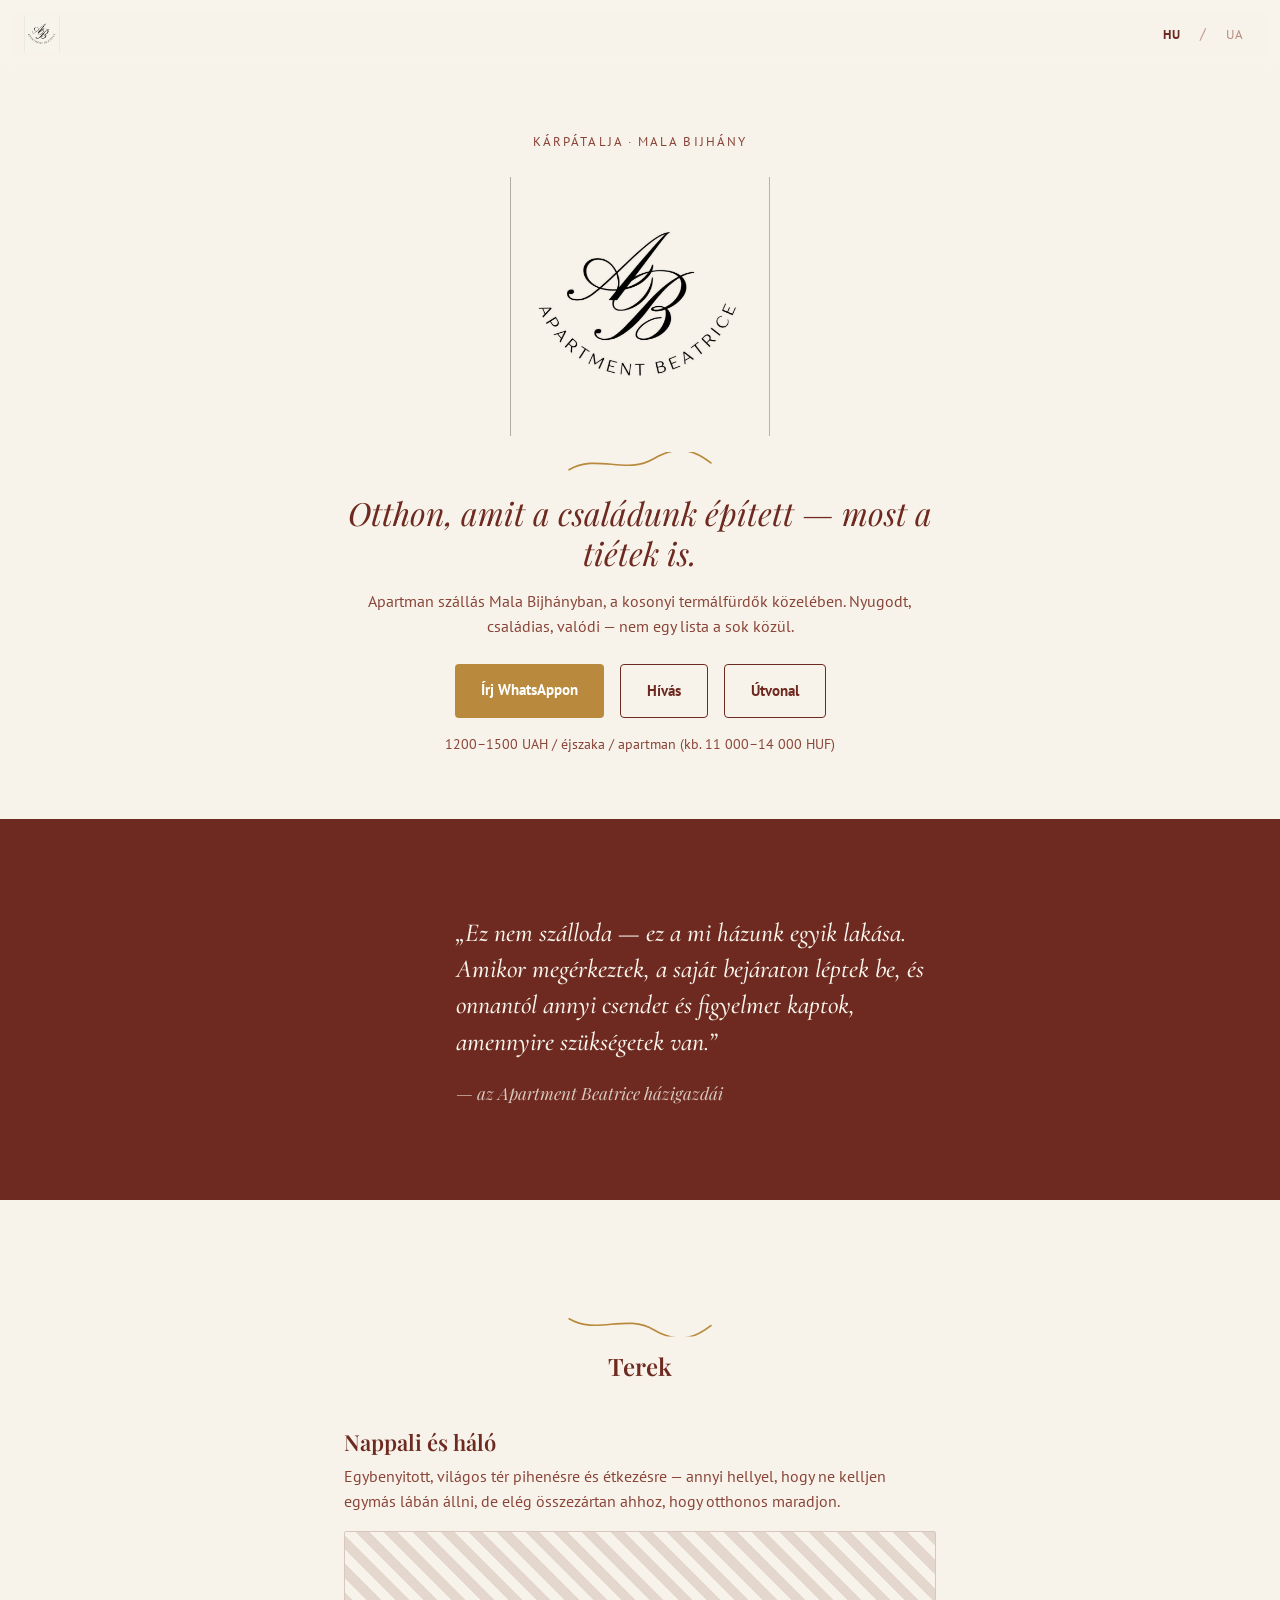
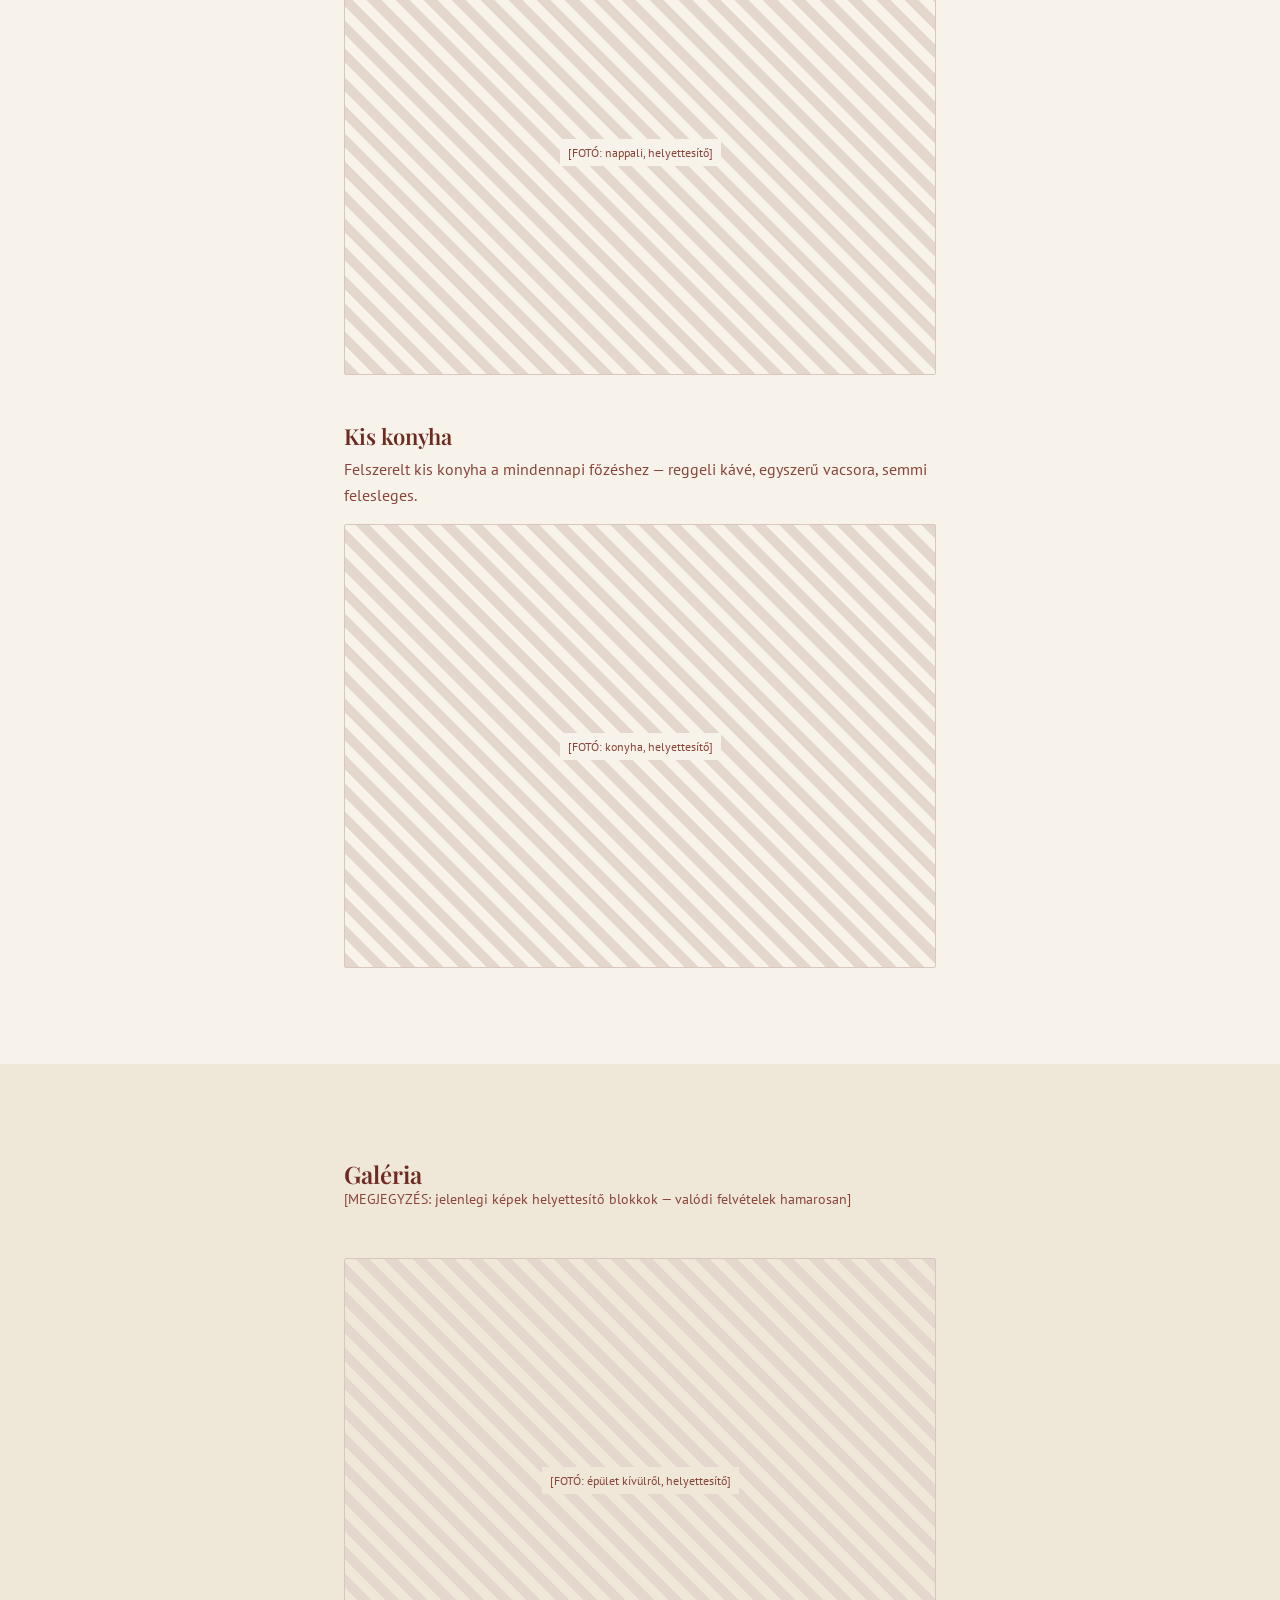
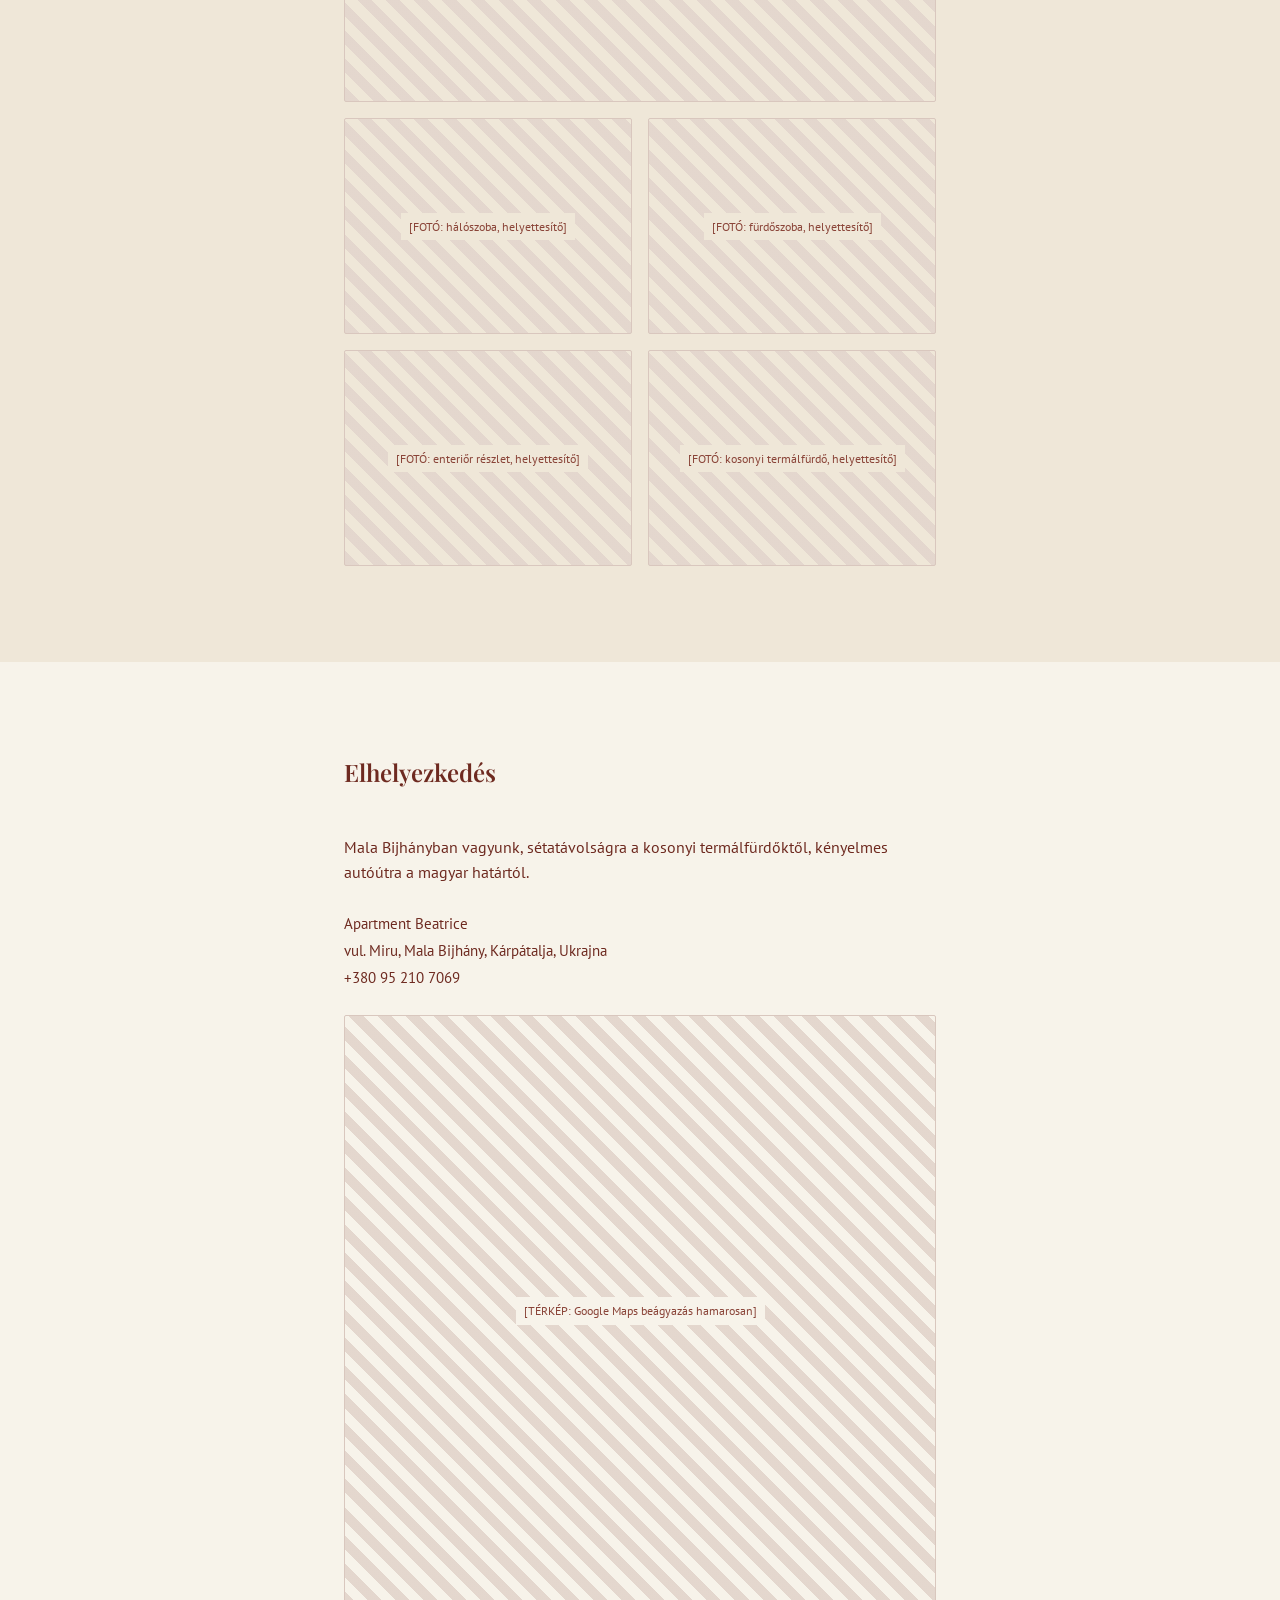
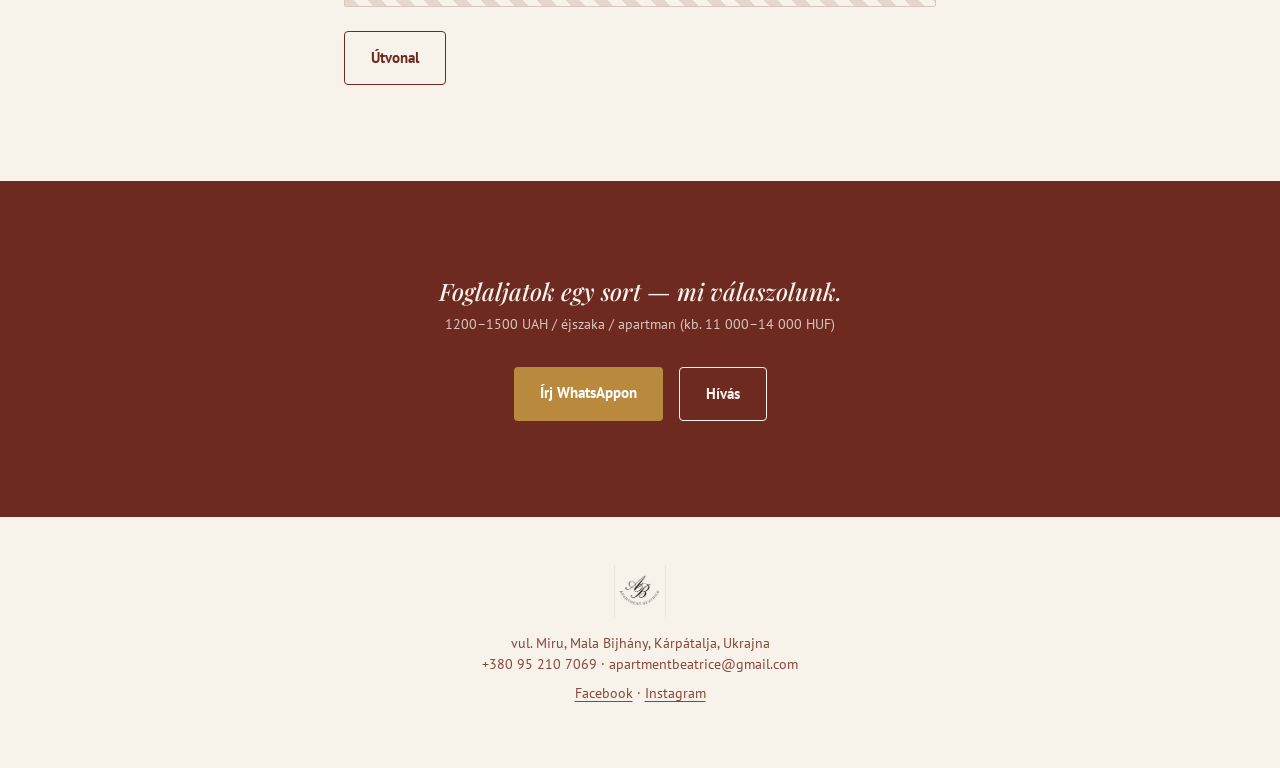
==== index.html @ 8d0401bc "Opus rendrakás a szétesésből" ====
<!DOCTYPE html>
<html lang="hu">
<head>
  <meta charset="utf-8">
  <meta name="viewport" content="width=device-width, initial-scale=1">
  <meta name="description" content="Apartment Beatrice — családi apartman Mala Bijhányban, a kosonyi termálfürdők közelében. Nyugodt, családias szállás Kárpátalján.">
  <meta property="og:type" content="website">
  <meta property="og:title" content="Apartment Beatrice — Mala Bijhány, Kárpátalja">
  <meta property="og:description" content="Családi apartman a kosonyi termálfürdők közelében. Írj WhatsAppon a szabad időpontokért.">
  <meta property="og:image" content="assets/logo.jpg">
  <meta property="og:locale" content="hu_HU">
  <meta property="og:locale:alternate" content="uk_UA">
  <title>Apartment Beatrice — Mala Bijhány, Kárpátalja</title>

  <link rel="preconnect" href="https://fonts.googleapis.com">
  <link rel="preconnect" href="https://fonts.gstatic.com" crossorigin>
  <link href="https://fonts.googleapis.com/css2?family=Cormorant+Garamond:ital,wght@1,500;1,600&family=Playfair+Display:ital,wght@0,600;0,700;1,500&family=PT+Sans:wght@400;700&display=swap" rel="stylesheet">

  <!-- base.css loads LAST — cascade order law C1 -->
  <link rel="stylesheet" href="base.css">
</head>
<body>

  <!-- ===== HEADER ===== -->
  <header class="header">
    <img class="header__logo" src="assets/logo.jpg" alt="Apartment Beatrice">
    <nav class="lang" aria-label="Nyelv / Мова">
      <button class="lang__btn" data-lang="hu" aria-pressed="true">HU</button>
      <span class="lang__sep" aria-hidden="true">/</span>
      <button class="lang__btn" data-lang="ua" aria-pressed="false">UA</button>
    </nav>
  </header>

  <!-- ===== HERO ===== -->
  <section class="hero wrap">
    <div class="eyebrow" data-i18n="heroEyebrow"></div>
    <img class="hero__mark" src="assets/logo.jpg" alt="Apartment Beatrice — AB monogram">
    <svg class="swash" viewBox="0 0 220 36" aria-hidden="true">
      <path d="M6 26 C 46 2, 90 34, 130 10 S 196 2, 214 16" fill="none" stroke-width="2.5" stroke-linecap="round"></path>
    </svg>
    <p class="hero__tagline" data-i18n="heroTagline"></p>
    <p class="hero__sub" data-i18n="heroSubcopy"></p>
    <div class="cta-row">
      <a class="btn btn--primary" data-link="wa" target="_blank" rel="noopener" data-i18n="ctaWhatsapp"></a>
      <a class="btn btn--ghost" data-link="tel" data-i18n="ctaCall"></a>
      <a class="btn btn--ghost" data-link="maps" target="_blank" rel="noopener" data-i18n="ctaMaps"></a>
    </div>
    <div class="meta hero__price" data-i18n="priceLine"></div>
  </section>

  <!-- ===== HOST WELCOME (imperfection: handwritten voice, off-center) ===== -->
  <section class="band band--ink">
    <div class="wrap host">
      <div class="host__inner">
        <p class="host__note" data-i18n="hostWelcome"></p>
        <p class="host__signoff" data-i18n="hostSignoff"></p>
      </div>
    </div>
  </section>

  <!-- ===== ROOMS ===== -->
  <section class="band">
    <div class="wrap">
      <div class="section-head reveal">
        <svg class="swash swash--flip" viewBox="0 0 220 36" aria-hidden="true">
          <path d="M6 26 C 46 2, 90 34, 130 10 S 196 2, 214 16" fill="none" stroke-width="2.5" stroke-linecap="round"></path>
        </svg>
        <h2 data-i18n="roomsTitle"></h2>
      </div>
      <div class="room">
        <h3 data-i18n="room1Title"></h3>
        <p class="room__copy" data-i18n="room1Copy"></p>
        <div class="ph ph--43"><span class="ph__label" data-i18n="photoLabelInterior"></span></div>
      </div>
      <div class="room">
        <h3 data-i18n="room2Title"></h3>
        <p class="room__copy" data-i18n="room2Copy"></p>
        <div class="ph ph--43"><span class="ph__label" data-i18n="photoLabelKitchen"></span></div>
      </div>
    </div>
  </section>

  <!-- ===== GALLERY ===== -->
  <section class="band band--alt">
    <div class="wrap">
      <div class="section-head reveal" style="text-align:left">
        <h2 data-i18n="galleryTitle"></h2>
        <p class="meta" data-i18n="galleryNote"></p>
      </div>
      <div class="gallery">
        <div class="ph ph--wide ph--43"><span class="ph__label" data-i18n="photoLabelExterior"></span></div>
        <div class="ph ph--43"><span class="ph__label" data-i18n="photoLabelBedroom"></span></div>
        <div class="ph ph--43"><span class="ph__label" data-i18n="photoLabelBathroom"></span></div>
        <div class="ph ph--43"><span class="ph__label" data-i18n="photoLabelDetail"></span></div>
        <div class="ph ph--43"><span class="ph__label" data-i18n="photoLabelSprings"></span></div>
      </div>
    </div>
  </section>

  <!-- ===== LOCATION ===== -->
  <section class="band">
    <div class="wrap">
      <div class="section-head reveal" style="text-align:left">
        <h2 data-i18n="locationTitle"></h2>
      </div>
      <p data-i18n="locationCopy"></p>
      <div class="nap">
        <div data-i18n="napName"></div>
        <div data-i18n="napAddress"></div>
        <div data-i18n="napPhone"></div>
      </div>
      <div class="ph ph--11"><span class="ph__label" data-i18n="mapLabel"></span></div>
      <div class="cta-row" style="justify-content:flex-start">
        <a class="btn btn--ghost" data-link="maps" target="_blank" rel="noopener" data-i18n="ctaMaps"></a>
      </div>
    </div>
  </section>

  <!-- ===== BOOKING STRIP ===== -->
  <section class="band band--ink">
    <div class="wrap booking">
      <h2 data-i18n="bookingTitle"></h2>
      <p class="meta" data-i18n="priceLine"></p>
      <div class="cta-row">
        <a class="btn btn--primary" data-link="wa" target="_blank" rel="noopener" data-i18n="ctaWhatsapp"></a>
        <a class="btn btn--ghost" data-link="tel" data-i18n="ctaCall"></a>
      </div>
    </div>
  </section>

  <!-- ===== FOOTER ===== -->
  <footer class="footer">
    <img class="footer__logo" src="assets/logo.jpg" alt="Apartment Beatrice">
    <div class="meta">
      <div data-i18n="napAddress"></div>
      <div><span data-i18n="napPhone"></span> · apartmentbeatrice@gmail.com</div>
      <div style="margin-top:8px">
        <a href="https://facebook.com/people/Apartment-Beatrice/61577018919822" target="_blank" rel="noopener">Facebook</a>
        <span aria-hidden="true"> · </span>
        <a href="https://instagram.com/apartmentbeatrice" target="_blank" rel="noopener">Instagram</a>
      </div>
    </div>
  </footer>

  <!-- ===== STICKY MOBILE CONVERSION BAR ===== -->
  <nav class="stickybar" aria-label="Foglalás / Бронювання">
    <a class="btn btn--primary" data-link="wa" target="_blank" rel="noopener" data-i18n="ctaWhatsapp"></a>
    <a class="btn btn--ghost" data-link="tel" data-i18n="ctaCall"></a>
  </nav>

  <script src="app.js"></script>
</body>
</html>
---- base.css ----
:root {
  /* color — 60/30/10 */
  --c-ground: #F7F3EA;      /* 60 — warm ivory base */
  --c-ground-alt: #EFE7D8;  /* ivory shade for section banding */
  --c-ink: #6E2A20;         /* 30 — deep wine-oxblood, refined from #863B2E */
  --c-ink-soft: #8A4438;    /* body text on ivory where full ink is too heavy */
  --c-accent: #B98A3E;      /* 10 — muted brass/ochre, CTA-only, never decorative */
  --c-accent-hover: #A47730;
  --c-white: #FFFFFF;

  /* spacing (8px base) */
  --sp-1: 8px;
  --sp-2: 16px;
  --sp-3: 24px;
  --sp-4: 32px;
  --sp-6: 48px;
  --sp-8: 64px;
  --sp-12: 96px;

  /* radius */
  --r-sm: 2px;
  --r-md: 4px;

  /* shadow — flat editorial, no drop-shadow soup */
  --shadow-card: 0 1px 3px rgba(110, 42, 32, 0.12);
}

/* ---- reset / base ---- */
* { box-sizing: border-box; }
html { -webkit-text-size-adjust: 100%; }
body {
  margin: 0;
  background: var(--c-ground);
  color: var(--c-ink);
  font-family: "PT Sans", sans-serif;
  font-size: 1rem;
  line-height: 1.6;
  overflow-x: hidden;
}
::selection { background: var(--c-ink); color: var(--c-ground); }
img { max-width: 100%; display: block; }
a { color: inherit; }

h1, h2, h3, .host__note, .host__signoff {
  font-family: "Playfair Display", serif;
  line-height: 1.15;
  margin: 0;
}
h1 { font-size: 2.25rem; font-weight: 700; }
h2 { font-size: 1.5rem; font-weight: 600; line-height: 1.2; }
h3 { font-size: 1.375rem; font-weight: 600; line-height: 1.2; }

.wrap {
  max-width: 640px;
  margin: 0 auto;
  padding-left: var(--sp-3);
  padding-right: var(--sp-3);
}

/* section banding (no borders) */
.band { padding: var(--sp-12) 0; }
.band--alt { background: var(--c-ground-alt); }
.band--ink { background: var(--c-ink); color: var(--c-ground); }

.eyebrow {
  font-size: 0.8125rem;
  letter-spacing: 0.16em;
  text-transform: uppercase;
  color: var(--c-ink-soft);
}
.meta { font-size: 0.875rem; line-height: 1.5; color: var(--c-ink-soft); }
p { margin: 0 0 var(--sp-2); }

/* ---- header ---- */
.header {
  position: sticky;
  top: 0;
  z-index: 40;
  display: flex;
  align-items: center;
  justify-content: space-between;
  padding: var(--sp-2) var(--sp-3);
  background: color-mix(in srgb, var(--c-ground) 92%, transparent);
  backdrop-filter: blur(6px);
}
.header__logo { height: 36px; width: auto; mix-blend-mode: multiply; }

/* ---- language toggle ---- */
.lang { display: flex; align-items: center; gap: var(--sp-1); }
.lang__btn {
  font-family: "PT Sans", sans-serif;
  font-size: 0.8125rem;
  letter-spacing: 0.06em;
  padding: 6px 12px;
  border: none;
  background: none;
  color: var(--c-ink-soft);
  opacity: 0.6;
  cursor: pointer;
}
.lang__btn[aria-pressed="true"] { color: var(--c-ink); font-weight: 700; opacity: 1; }
.lang__sep { color: var(--c-ink-soft); opacity: 0.5; }

/* ---- hero ---- */
.hero { text-align: center; padding-top: var(--sp-8); padding-bottom: var(--sp-8); }
.hero__mark { width: min(260px, 62vw); height: auto; margin: var(--sp-3) auto var(--sp-2); mix-blend-mode: multiply; }
.hero__tagline {
  font-family: "Playfair Display", serif;
  font-style: italic;
  font-size: 1.75rem;
  line-height: 1.25;
  margin: var(--sp-2) 0;
}
.hero__sub { color: var(--c-ink-soft); }
.hero__price { margin-top: var(--sp-2); }

/* swash divider (extracted from logo calligraphy) */
.swash { display: block; width: 150px; height: auto; margin: var(--sp-2) auto; }
.swash path { stroke: var(--c-accent); }
.swash--flip { transform: scaleY(-1); }

/* ---- CTA (accent-only) ---- */
.cta-row { display: flex; flex-wrap: wrap; gap: var(--sp-2); justify-content: center; margin-top: var(--sp-3); }
.btn {
  font-family: "PT Sans", sans-serif;
  font-weight: 700;
  font-size: 0.9375rem;
  padding: 14px 26px;
  border-radius: var(--r-md);
  text-decoration: none;
  display: inline-block;
  transition: transform 100ms ease, opacity 100ms ease, background-color 150ms ease;
}
.btn:active { transform: scale(0.97); }
.btn--primary { background: var(--c-accent); color: var(--c-white); }
.btn--primary:hover { background: var(--c-accent-hover); }
.btn--ghost { border: 1px solid var(--c-ink); color: var(--c-ink); }
.band--ink .btn--ghost { border-color: var(--c-ground); color: var(--c-ground); }

/* ---- host welcome (imperfection) ---- */
.host { display: flex; justify-content: flex-end; }
.host__inner { max-width: 480px; text-align: left; }
.host__note {
  font-family: "Cormorant Garamond", "Playfair Display", serif;
  font-style: italic;
  font-weight: 500;
  font-size: 1.625rem;
  line-height: 1.4;
  margin-bottom: var(--sp-3);
}
.host__signoff { font-style: italic; font-size: 1.0625rem; color: color-mix(in srgb, var(--c-ground) 78%, var(--c-ink)); }

/* ---- rooms ---- */
.section-head { text-align: center; margin-bottom: var(--sp-6); }
.room { margin-bottom: var(--sp-6); }
.room:last-child { margin-bottom: 0; }
.room h3 { margin-bottom: var(--sp-1); }
.room__copy { color: var(--c-ink-soft); }

/* ---- labelled placeholders (until real photography lands) ---- */
.ph {
  background: repeating-linear-gradient(45deg,
    color-mix(in srgb, var(--c-ink) 14%, var(--c-ground)),
    color-mix(in srgb, var(--c-ink) 14%, var(--c-ground)) 10px,
    transparent 10px, transparent 20px);
  border: 1px solid color-mix(in srgb, var(--c-ink) 22%, var(--c-ground));
  border-radius: var(--r-sm);
  display: flex;
  align-items: center;
  justify-content: center;
  text-align: center;
  padding: var(--sp-2);
  margin-top: var(--sp-2);
}
.ph--43 { aspect-ratio: 4 / 3; }
.ph--11 { aspect-ratio: 1 / 1; }
.ph__label {
  font-family: "PT Sans", monospace;
  font-size: 0.75rem;
  color: var(--c-ink-soft);
  background: var(--c-ground);
  padding: 4px 8px;
}
.band--alt .ph__label { background: var(--c-ground-alt); }

.gallery { display: grid; grid-template-columns: 1fr 1fr; gap: var(--sp-2); margin-top: var(--sp-3); }
.gallery .ph { margin-top: 0; }
.gallery .ph--wide { grid-column: span 2; }

/* ---- location ---- */
.nap { font-size: 0.9375rem; line-height: 1.8; margin: var(--sp-3) 0; }

/* ---- booking strip ---- */
.booking { text-align: center; }
.booking h2 { font-style: italic; font-weight: 500; margin-bottom: var(--sp-1); }
.booking .meta { color: color-mix(in srgb, var(--c-ground) 78%, var(--c-ink)); margin-bottom: var(--sp-4); }

/* ---- footer ---- */
.footer { text-align: center; padding: var(--sp-6) var(--sp-3) calc(var(--sp-8) + 64px); }
.footer__logo { height: 52px; width: auto; mix-blend-mode: multiply; margin: 0 auto var(--sp-2); }
.footer a { text-decoration: underline; text-underline-offset: 3px; }

/* ---- sticky mobile conversion bar ---- */
.stickybar {
  position: fixed;
  left: 0; right: 0; bottom: 0;
  z-index: 50;
  display: flex;
  gap: var(--sp-1);
  padding: var(--sp-1) var(--sp-2) calc(var(--sp-1) + env(safe-area-inset-bottom, 0px));
  background: color-mix(in srgb, var(--c-ground) 94%, transparent);
  backdrop-filter: blur(6px);
  border-top: 1px solid color-mix(in srgb, var(--c-ink) 15%, var(--c-ground));
}
.stickybar .btn { flex: 1; text-align: center; padding: 12px 8px; }

/* ---- motion: section-head reveal only (respect reduced-motion) ---- */
.reveal { opacity: 0; transform: translateY(16px); transition: opacity 200ms ease-out, transform 200ms ease-out; }
.reveal.is-in { opacity: 1; transform: none; }
@media (prefers-reduced-motion: reduce) {
  .reveal { opacity: 1; transform: none; transition: none; }
}

/* ---- desktop: keep single column, hide mobile sticky bar (booking strip covers it) ---- */
@media (min-width: 720px) {
  .hero__tagline { font-size: 2rem; }
  .stickybar { display: none; }
  .footer { padding-bottom: var(--sp-8); }
}
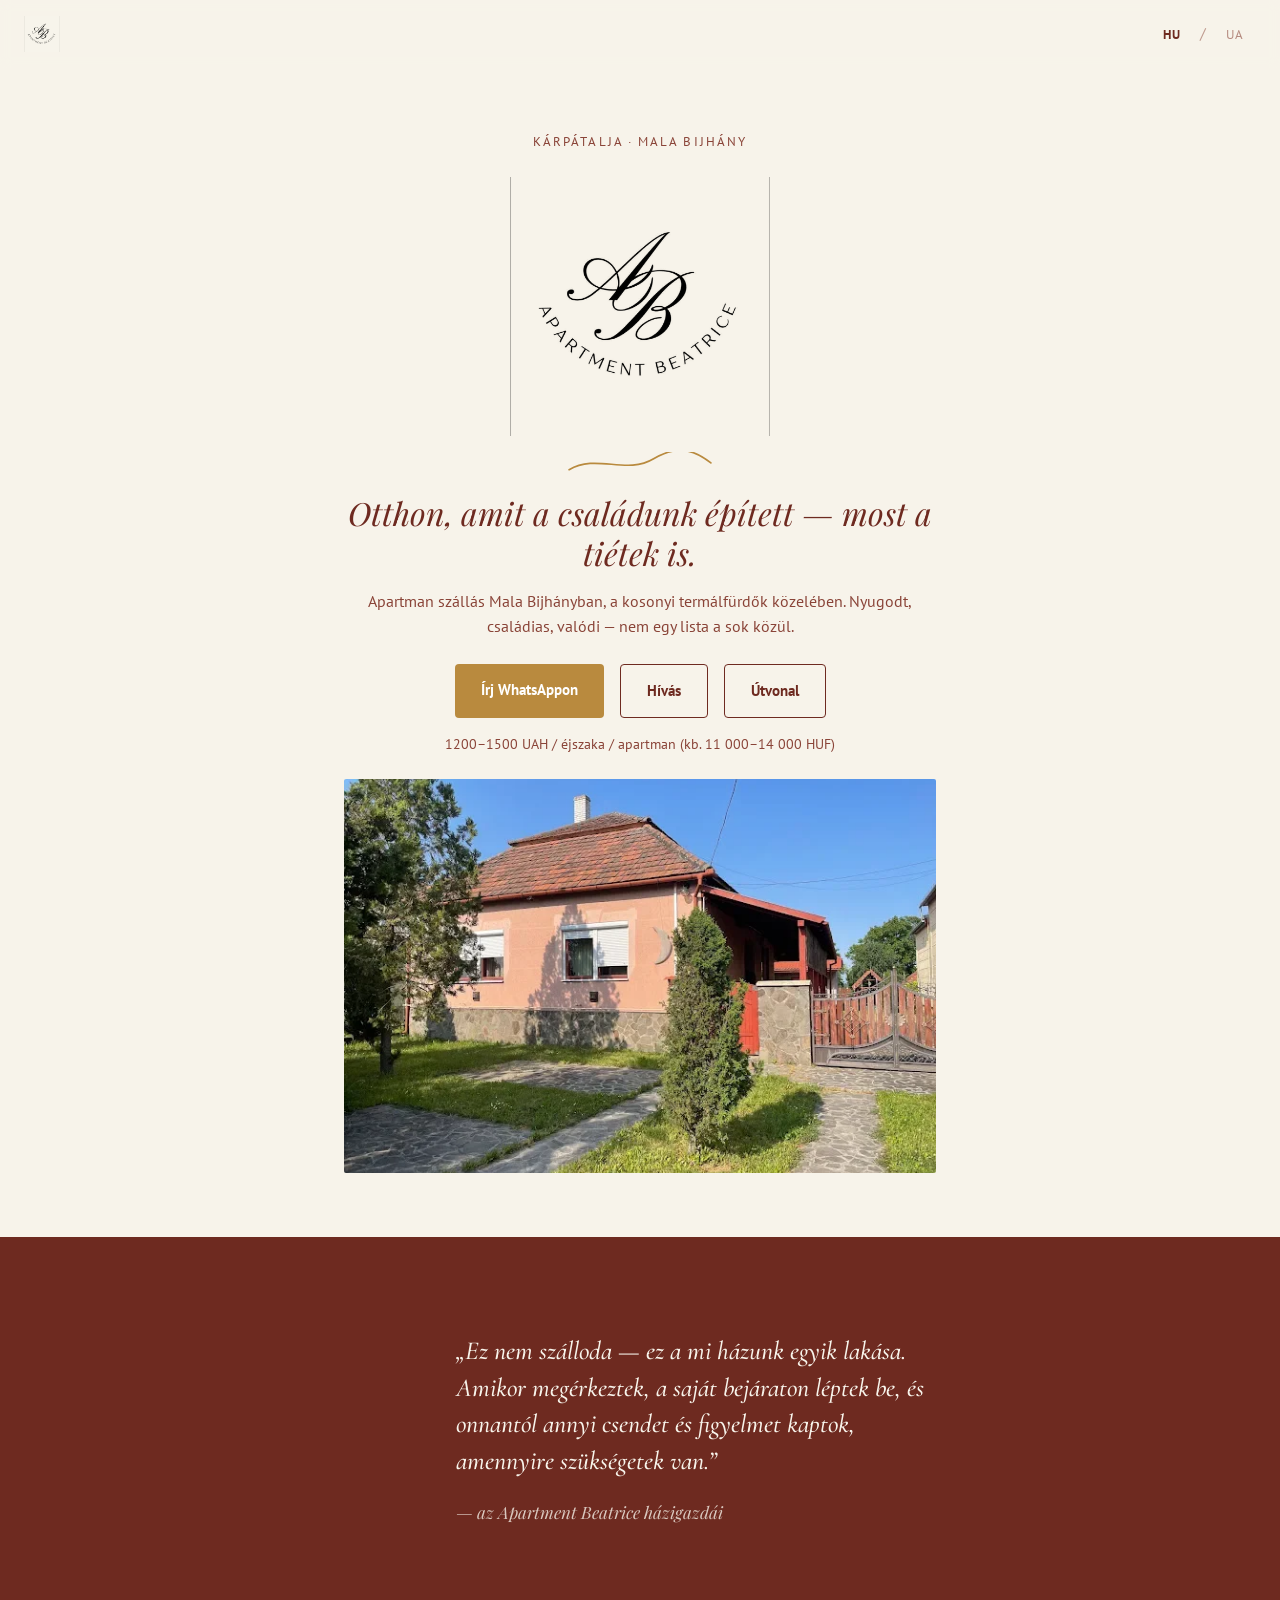
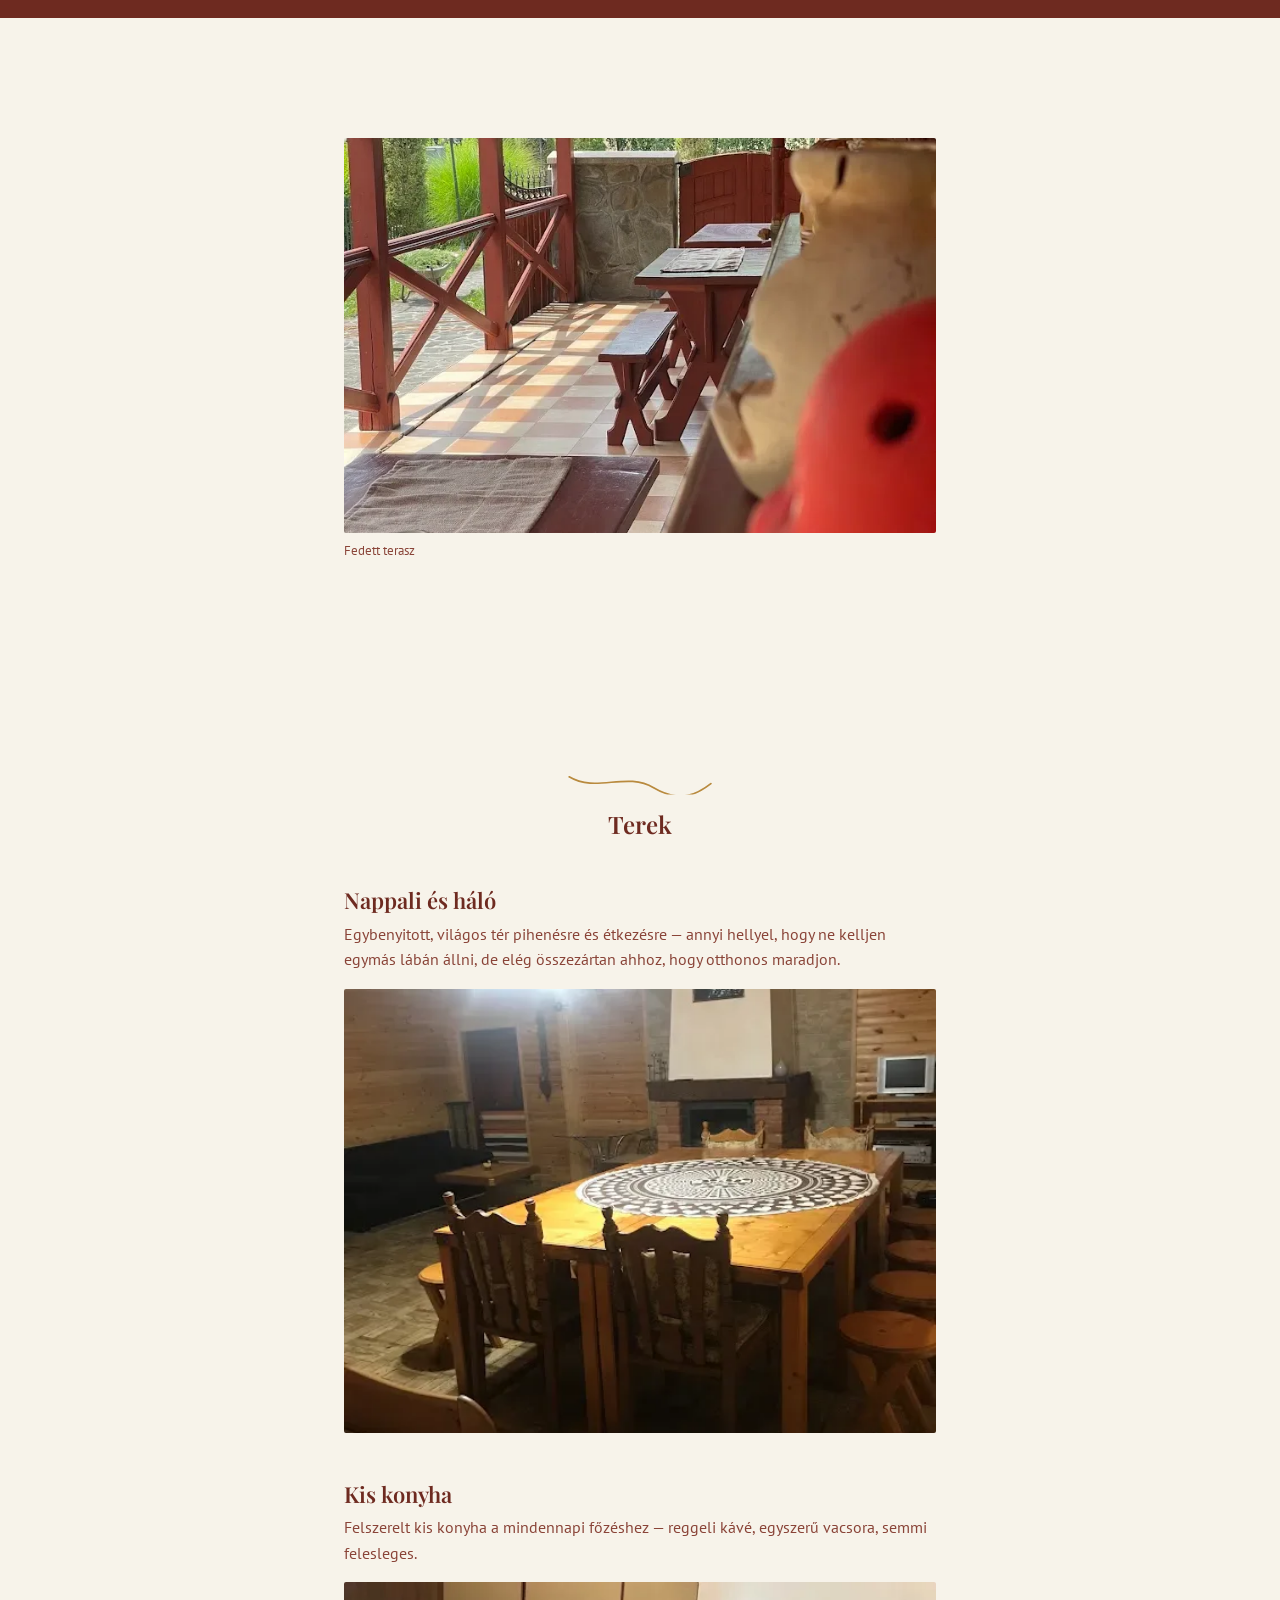
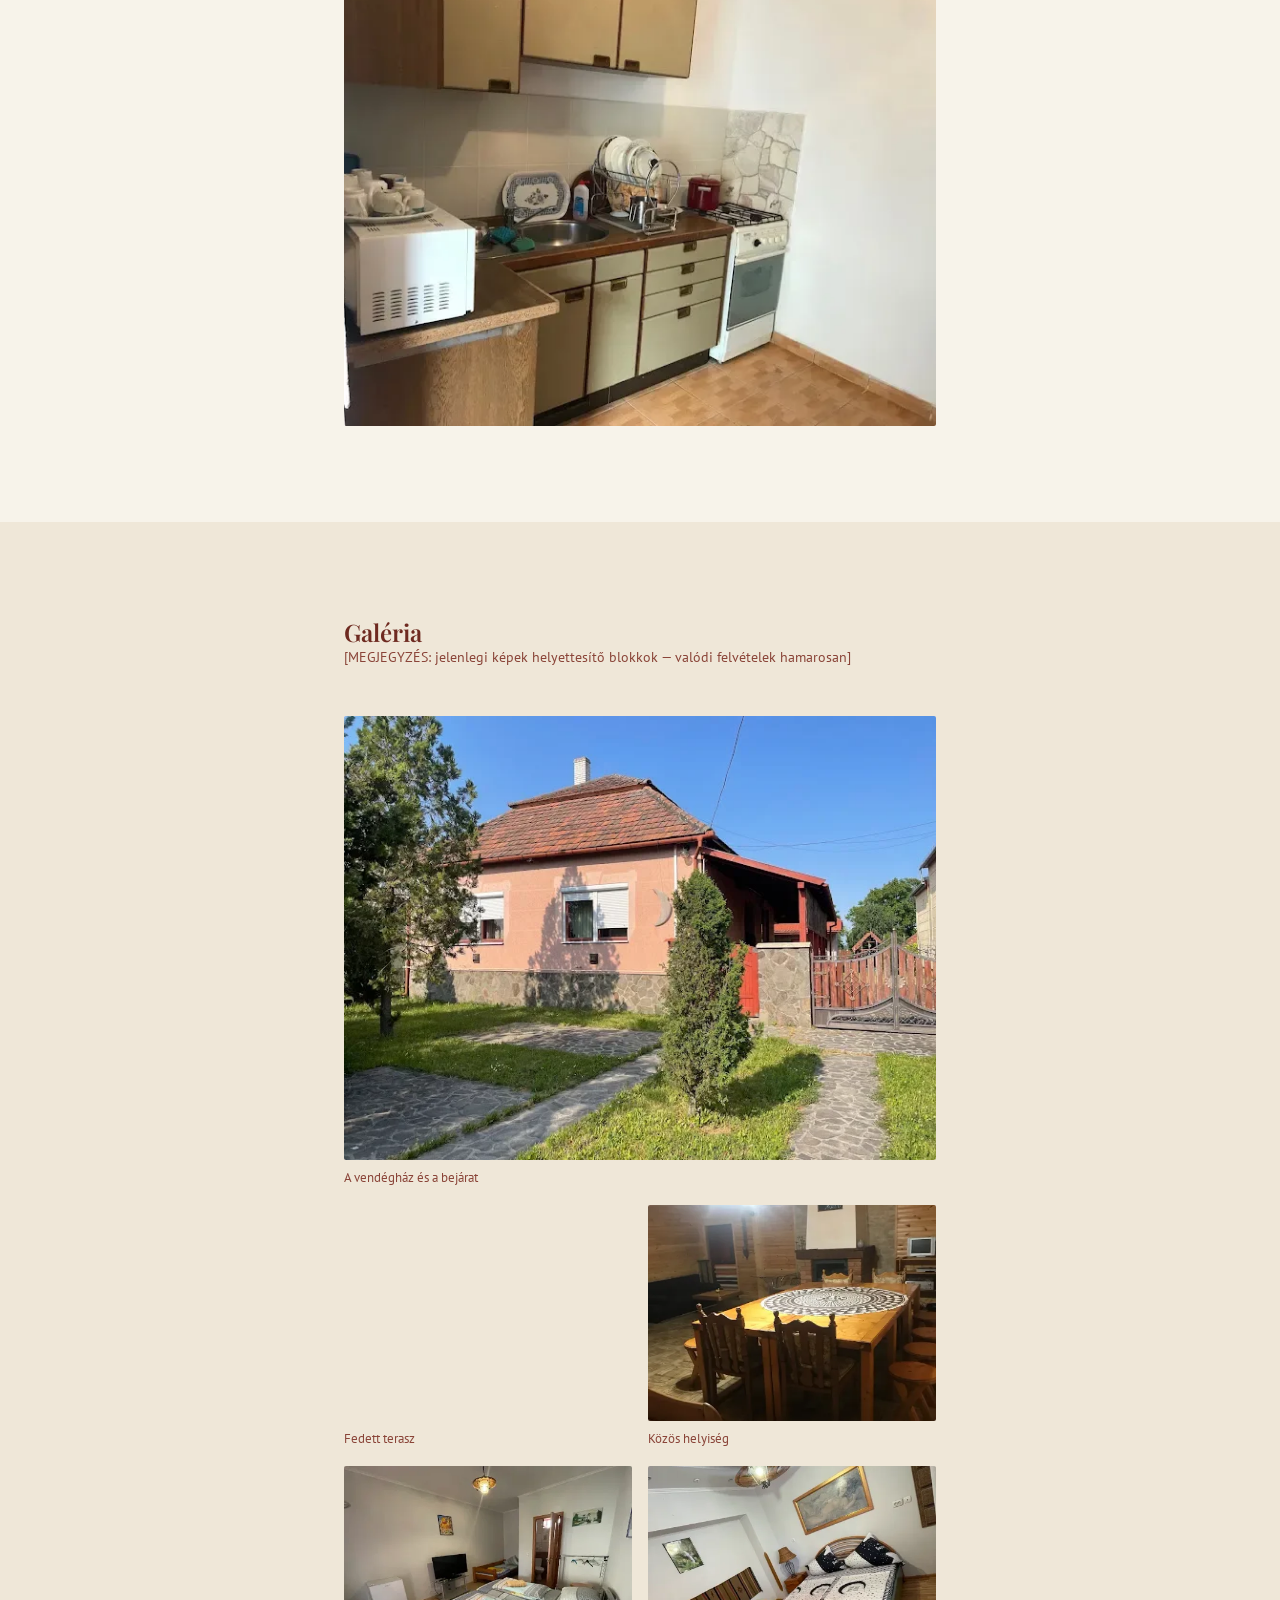
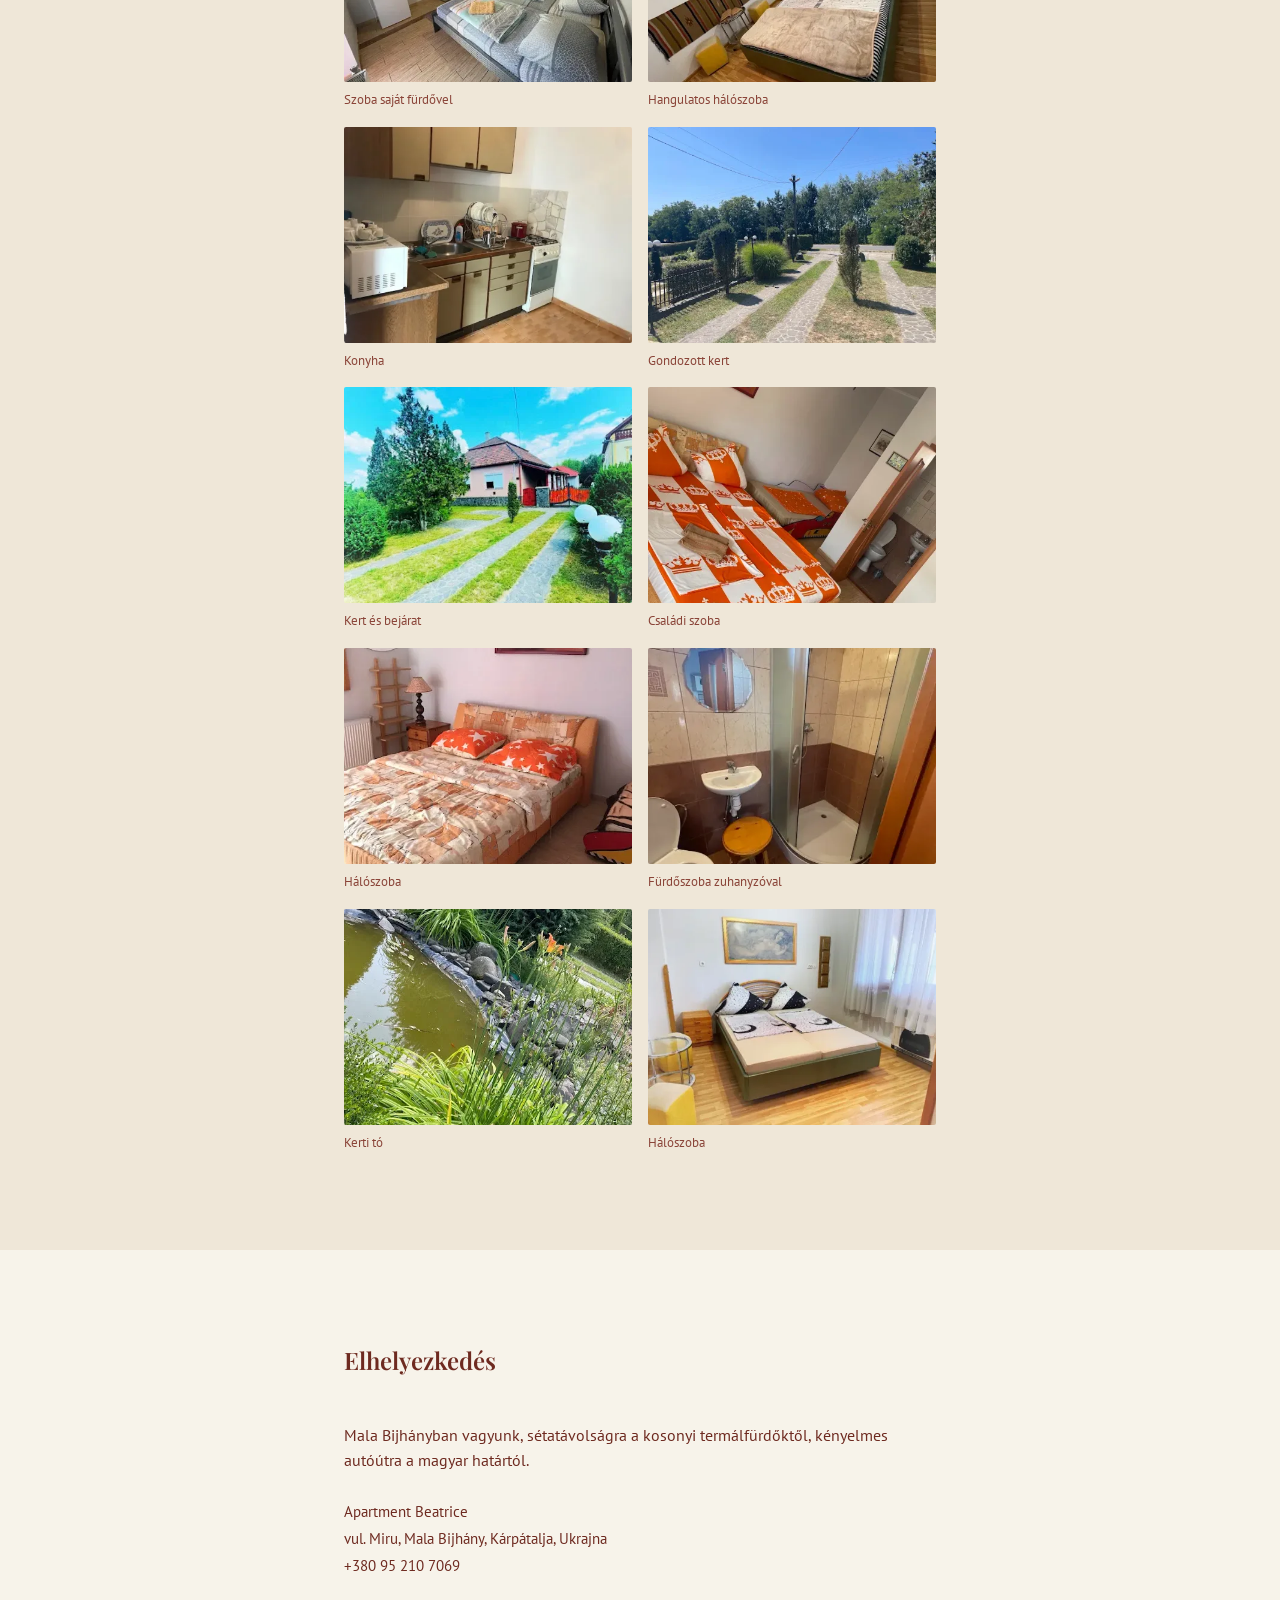
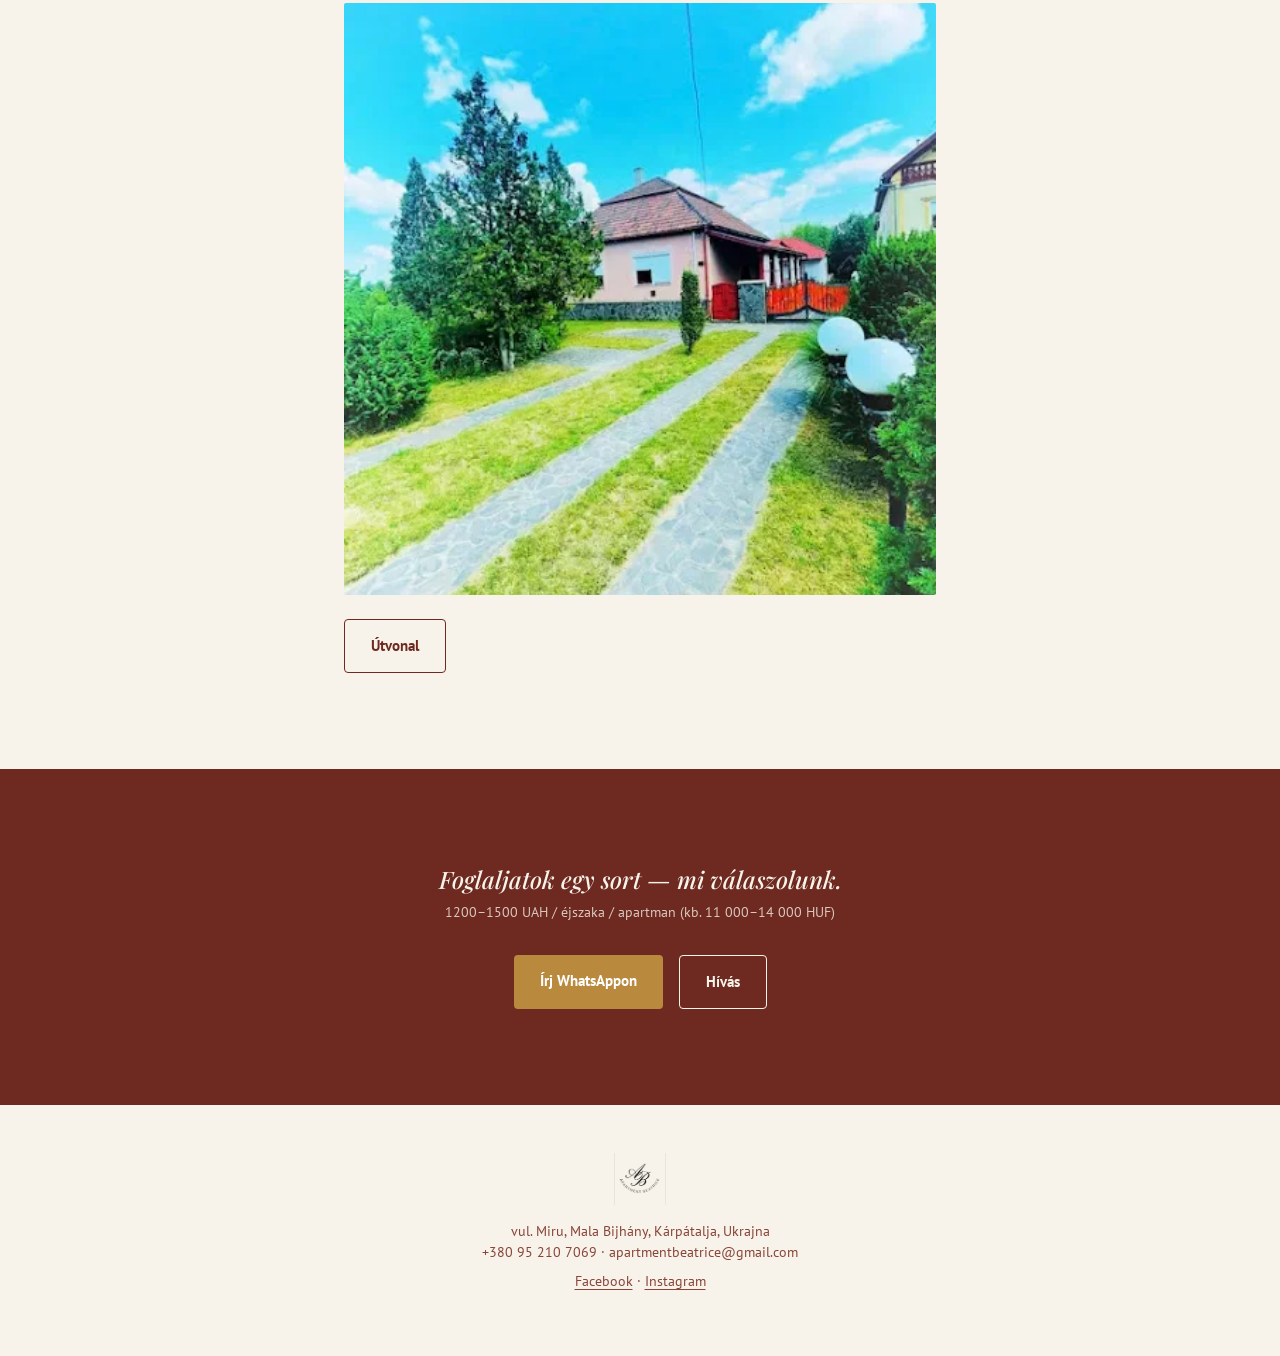
==== commit d0a2f5c2: "Apartment Beatrice 2" ====
--- a/index.html
+++ b/index.html
@@ -7,7 +7,7 @@
   <meta property="og:type" content="website">
   <meta property="og:title" content="Apartment Beatrice — Mala Bijhány, Kárpátalja">
   <meta property="og:description" content="Családi apartman a kosonyi termálfürdők közelében. Írj WhatsAppon a szabad időpontokért.">
-  <meta property="og:image" content="assets/logo.jpg">
+  <meta property="og:image" content="/assets/n3-1200.webp">
   <meta property="og:locale" content="hu_HU">
   <meta property="og:locale:alternate" content="uk_UA">
   <title>Apartment Beatrice — Mala Bijhány, Kárpátalja</title>
@@ -15,6 +15,9 @@
   <link rel="preconnect" href="https://fonts.googleapis.com">
   <link rel="preconnect" href="https://fonts.gstatic.com" crossorigin>
   <link href="https://fonts.googleapis.com/css2?family=Cormorant+Garamond:ital,wght@1,500;1,600&family=Playfair+Display:ital,wght@0,600;0,700;1,500&family=PT+Sans:wght@400;700&display=swap" rel="stylesheet">
+
+  <!-- LCP hero image preload -->
+  <link rel="preload" as="image" href="/assets/n3-1200.webp" imagesrcset="/assets/n3-480.webp 480w, /assets/n3-1200.webp 620w" imagesizes="(max-width:672px) 100vw, 640px" fetchpriority="high">
 
   <!-- base.css loads LAST — cascade order law C1 -->
   <link rel="stylesheet" href="base.css">
@@ -23,7 +26,7 @@
 
   <!-- ===== HEADER ===== -->
   <header class="header">
-    <img class="header__logo" src="assets/logo.jpg" alt="Apartment Beatrice">
+    <img class="header__logo" src="/assets/logo.jpg" alt="Apartment Beatrice">
     <nav class="lang" aria-label="Nyelv / Мова">
       <button class="lang__btn" data-lang="hu" aria-pressed="true">HU</button>
       <span class="lang__sep" aria-hidden="true">/</span>
@@ -34,7 +37,7 @@
   <!-- ===== HERO ===== -->
   <section class="hero wrap">
     <div class="eyebrow" data-i18n="heroEyebrow"></div>
-    <img class="hero__mark" src="assets/logo.jpg" alt="Apartment Beatrice — AB monogram">
+    <img class="hero__mark" src="/assets/logo.jpg" alt="Apartment Beatrice — AB monogram">
     <svg class="swash" viewBox="0 0 220 36" aria-hidden="true">
       <path d="M6 26 C 46 2, 90 34, 130 10 S 196 2, 214 16" fill="none" stroke-width="2.5" stroke-linecap="round"></path>
     </svg>
@@ -46,6 +49,9 @@
       <a class="btn btn--ghost" data-link="maps" target="_blank" rel="noopener" data-i18n="ctaMaps"></a>
     </div>
     <div class="meta hero__price" data-i18n="priceLine"></div>
+    <figure class="hero__figure">
+      <img class="hero__photo" src="/assets/n3-1200.webp" srcset="/assets/n3-480.webp 480w, /assets/n3-1200.webp 620w" sizes="(max-width:672px) 100vw, 640px" width="620" height="465" fetchpriority="high" decoding="async" data-alt="cap3" alt="">
+    </figure>
   </section>
 
   <!-- ===== HOST WELCOME (imperfection: handwritten voice, off-center) ===== -->
@@ -58,6 +64,16 @@
     </div>
   </section>
 
+  <!-- ===== FEATURE / TERRACE ===== -->
+  <section class="band feature">
+    <div class="wrap">
+      <figure class="feature__figure">
+        <img class="feature__photo" src="/assets/n4-1200.webp" srcset="/assets/n4-480.webp 480w, /assets/n4-1200.webp 698w" sizes="(max-width:672px) 100vw, 640px" width="698" height="931" loading="lazy" decoding="async" data-alt="cap4" alt="">
+        <figcaption class="feature__cap" data-i18n="cap4"></figcaption>
+      </figure>
+    </div>
+  </section>
+
   <!-- ===== ROOMS ===== -->
   <section class="band">
     <div class="wrap">
@@ -70,12 +86,12 @@
       <div class="room">
         <h3 data-i18n="room1Title"></h3>
         <p class="room__copy" data-i18n="room1Copy"></p>
-        <div class="ph ph--43"><span class="ph__label" data-i18n="photoLabelInterior"></span></div>
+        <img class="room__photo" src="/assets/n5-1200.webp" srcset="/assets/n5-480.webp 480w, /assets/n5-1200.webp 524w" sizes="(max-width:672px) 100vw, 640px" width="524" height="699" loading="lazy" decoding="async" data-alt="cap5" alt="">
       </div>
       <div class="room">
         <h3 data-i18n="room2Title"></h3>
         <p class="room__copy" data-i18n="room2Copy"></p>
-        <div class="ph ph--43"><span class="ph__label" data-i18n="photoLabelKitchen"></span></div>
+        <img class="room__photo" src="/assets/n6-1200.webp" srcset="/assets/n6-480.webp 480w, /assets/n6-1200.webp 625w" sizes="(max-width:672px) 100vw, 640px" width="625" height="465" loading="lazy" decoding="async" data-alt="cap6" alt="">
       </div>
     </div>
   </section>
@@ -88,11 +104,58 @@
         <p class="meta" data-i18n="galleryNote"></p>
       </div>
       <div class="gallery">
-        <div class="ph ph--wide ph--43"><span class="ph__label" data-i18n="photoLabelExterior"></span></div>
-        <div class="ph ph--43"><span class="ph__label" data-i18n="photoLabelBedroom"></span></div>
-        <div class="ph ph--43"><span class="ph__label" data-i18n="photoLabelBathroom"></span></div>
-        <div class="ph ph--43"><span class="ph__label" data-i18n="photoLabelDetail"></span></div>
-        <div class="ph ph--43"><span class="ph__label" data-i18n="photoLabelSprings"></span></div>
+        <figure class="gallery__item gallery__item--wide">
+          <img src="/assets/n3-1200.webp" srcset="/assets/n3-480.webp 480w, /assets/n3-1200.webp 620w" sizes="(max-width:672px) 92vw, 620px" width="620" height="465" loading="lazy" decoding="async" data-alt="cap3" alt="">
+          <figcaption class="gallery__cap" data-i18n="cap3"></figcaption>
+        </figure>
+        <figure class="gallery__item">
+          <img src="/assets/n4-1200.webp" srcset="/assets/n4-480.webp 480w, /assets/n4-1200.webp 698w" sizes="(max-width:672px) 45vw, 300px" width="698" height="931" loading="lazy" decoding="async" data-alt="cap4" alt="">
+          <figcaption class="gallery__cap" data-i18n="cap4"></figcaption>
+        </figure>
+        <figure class="gallery__item">
+          <img src="/assets/n5-1200.webp" srcset="/assets/n5-480.webp 480w, /assets/n5-1200.webp 524w" sizes="(max-width:672px) 45vw, 300px" width="524" height="699" loading="lazy" decoding="async" data-alt="cap5" alt="">
+          <figcaption class="gallery__cap" data-i18n="cap5"></figcaption>
+        </figure>
+        <figure class="gallery__item">
+          <img src="/assets/n8-1200.webp" srcset="/assets/n8-480.webp 480w, /assets/n8-1200.webp 532w" sizes="(max-width:672px) 45vw, 300px" width="532" height="399" loading="lazy" decoding="async" data-alt="cap8" alt="">
+          <figcaption class="gallery__cap" data-i18n="cap8"></figcaption>
+        </figure>
+        <figure class="gallery__item">
+          <img src="/assets/n2-1200.webp" srcset="/assets/n2-480.webp 480w, /assets/n2-1200.webp 698w" sizes="(max-width:672px) 45vw, 300px" width="698" height="931" loading="lazy" decoding="async" data-alt="cap2" alt="">
+          <figcaption class="gallery__cap" data-i18n="cap2"></figcaption>
+        </figure>
+        <figure class="gallery__item">
+          <img src="/assets/n6-1200.webp" srcset="/assets/n6-480.webp 480w, /assets/n6-1200.webp 625w" sizes="(max-width:672px) 45vw, 300px" width="625" height="465" loading="lazy" decoding="async" data-alt="cap6" alt="">
+          <figcaption class="gallery__cap" data-i18n="cap6"></figcaption>
+        </figure>
+        <figure class="gallery__item">
+          <img src="/assets/n7-1200.webp" srcset="/assets/n7-480.webp 480w, /assets/n7-1200.webp 532w" sizes="(max-width:672px) 45vw, 300px" width="532" height="399" loading="lazy" decoding="async" data-alt="cap7" alt="">
+          <figcaption class="gallery__cap" data-i18n="cap7"></figcaption>
+        </figure>
+        <figure class="gallery__item">
+          <img src="/assets/n1-1200.webp" srcset="/assets/n1-1200.webp 419w" sizes="(max-width:672px) 45vw, 300px" width="419" height="465" loading="lazy" decoding="async" data-alt="cap1" alt="">
+          <figcaption class="gallery__cap" data-i18n="cap1"></figcaption>
+        </figure>
+        <figure class="gallery__item">
+          <img src="/assets/n9-1200.webp" srcset="/assets/n9-480.webp 480w, /assets/n9-1200.webp 698w" sizes="(max-width:672px) 45vw, 300px" width="698" height="931" loading="lazy" decoding="async" data-alt="cap9" alt="">
+          <figcaption class="gallery__cap" data-i18n="cap9"></figcaption>
+        </figure>
+        <figure class="gallery__item">
+          <img src="/assets/h1-1200.webp" srcset="/assets/h1-1200.webp 465w" sizes="(max-width:672px) 45vw, 300px" width="465" height="465" loading="lazy" decoding="async" data-alt="caph1" alt="">
+          <figcaption class="gallery__cap" data-i18n="caph1"></figcaption>
+        </figure>
+        <figure class="gallery__item">
+          <img src="/assets/h2-1200.webp" srcset="/assets/h2-480.webp 480w, /assets/h2-1200.webp 524w" sizes="(max-width:672px) 45vw, 300px" width="524" height="699" loading="lazy" decoding="async" data-alt="caph2" alt="">
+          <figcaption class="gallery__cap" data-i18n="caph2"></figcaption>
+        </figure>
+        <figure class="gallery__item">
+          <img src="/assets/h3-1200.webp" srcset="/assets/h3-1200.webp 418w" sizes="(max-width:672px) 45vw, 300px" width="418" height="558" loading="lazy" decoding="async" data-alt="caph3" alt="">
+          <figcaption class="gallery__cap" data-i18n="caph3"></figcaption>
+        </figure>
+        <figure class="gallery__item">
+          <img src="/assets/h4-1200.webp" srcset="/assets/h4-480.webp 480w, /assets/h4-1200.webp 539w" sizes="(max-width:672px) 45vw, 300px" width="539" height="399" loading="lazy" decoding="async" data-alt="caph4" alt="">
+          <figcaption class="gallery__cap" data-i18n="caph4"></figcaption>
+        </figure>
       </div>
     </div>
   </section>
@@ -109,7 +172,7 @@
         <div data-i18n="napAddress"></div>
         <div data-i18n="napPhone"></div>
       </div>
-      <div class="ph ph--11"><span class="ph__label" data-i18n="mapLabel"></span></div>
+      <img class="map__photo" src="/assets/n1-1200.webp" srcset="/assets/n1-1200.webp 419w" sizes="(max-width:672px) 100vw, 640px" width="419" height="465" loading="lazy" decoding="async" data-alt="cap1" alt="">
       <div class="cta-row" style="justify-content:flex-start">
         <a class="btn btn--ghost" data-link="maps" target="_blank" rel="noopener" data-i18n="ctaMaps"></a>
       </div>
@@ -130,7 +193,7 @@
 
   <!-- ===== FOOTER ===== -->
   <footer class="footer">
-    <img class="footer__logo" src="assets/logo.jpg" alt="Apartment Beatrice">
+    <img class="footer__logo" src="/assets/logo.jpg" alt="Apartment Beatrice">
     <div class="meta">
       <div data-i18n="napAddress"></div>
       <div><span data-i18n="napPhone"></span> · apartmentbeatrice@gmail.com</div>
--- a/base.css
+++ b/base.css
@@ -83,6 +83,7 @@
   background: color-mix(in srgb, var(--c-ground) 92%, transparent);
   backdrop-filter: blur(6px);
 }
+.header__logo, .hero__mark, .footer__logo { aspect-ratio: 960 / 957; }
 .header__logo { height: 36px; width: auto; mix-blend-mode: multiply; }
 
 /* ---- language toggle ---- */
@@ -183,9 +184,27 @@
 }
 .band--alt .ph__label { background: var(--c-ground-alt); }
 
+/* ---- real photos: CSS aspect-ratio reserves space => no CLS ---- */
+.hero__figure, .feature__figure { margin: var(--sp-3) 0 0; }
+.hero__photo, .feature__photo, .room__photo, .map__photo {
+  width: 100%; height: auto; display: block;
+  object-fit: cover; border-radius: var(--r-sm);
+}
+.hero__photo { aspect-ratio: 3 / 2; margin-top: var(--sp-3); }
+.feature__photo { aspect-ratio: 3 / 2; }
+.room__photo { aspect-ratio: 4 / 3; margin-top: var(--sp-2); }
+.map__photo { aspect-ratio: 1 / 1; margin: var(--sp-3) 0; }
+.feature__cap { margin-top: var(--sp-1); }
+.feature__cap, .gallery__cap { font-family: "PT Sans", sans-serif; font-size: 0.8125rem; color: var(--c-ink-soft); }
+
 .gallery { display: grid; grid-template-columns: 1fr 1fr; gap: var(--sp-2); margin-top: var(--sp-3); }
-.gallery .ph { margin-top: 0; }
-.gallery .ph--wide { grid-column: span 2; }
+.gallery__item { margin: 0; }
+.gallery__item--wide { grid-column: span 2; }
+.gallery__item img {
+  width: 100%; height: auto; display: block;
+  aspect-ratio: 4 / 3; object-fit: cover; border-radius: var(--r-sm);
+}
+.gallery__cap { margin-top: var(--sp-1); }
 
 /* ---- location ---- */
 .nap { font-size: 0.9375rem; line-height: 1.8; margin: var(--sp-3) 0; }
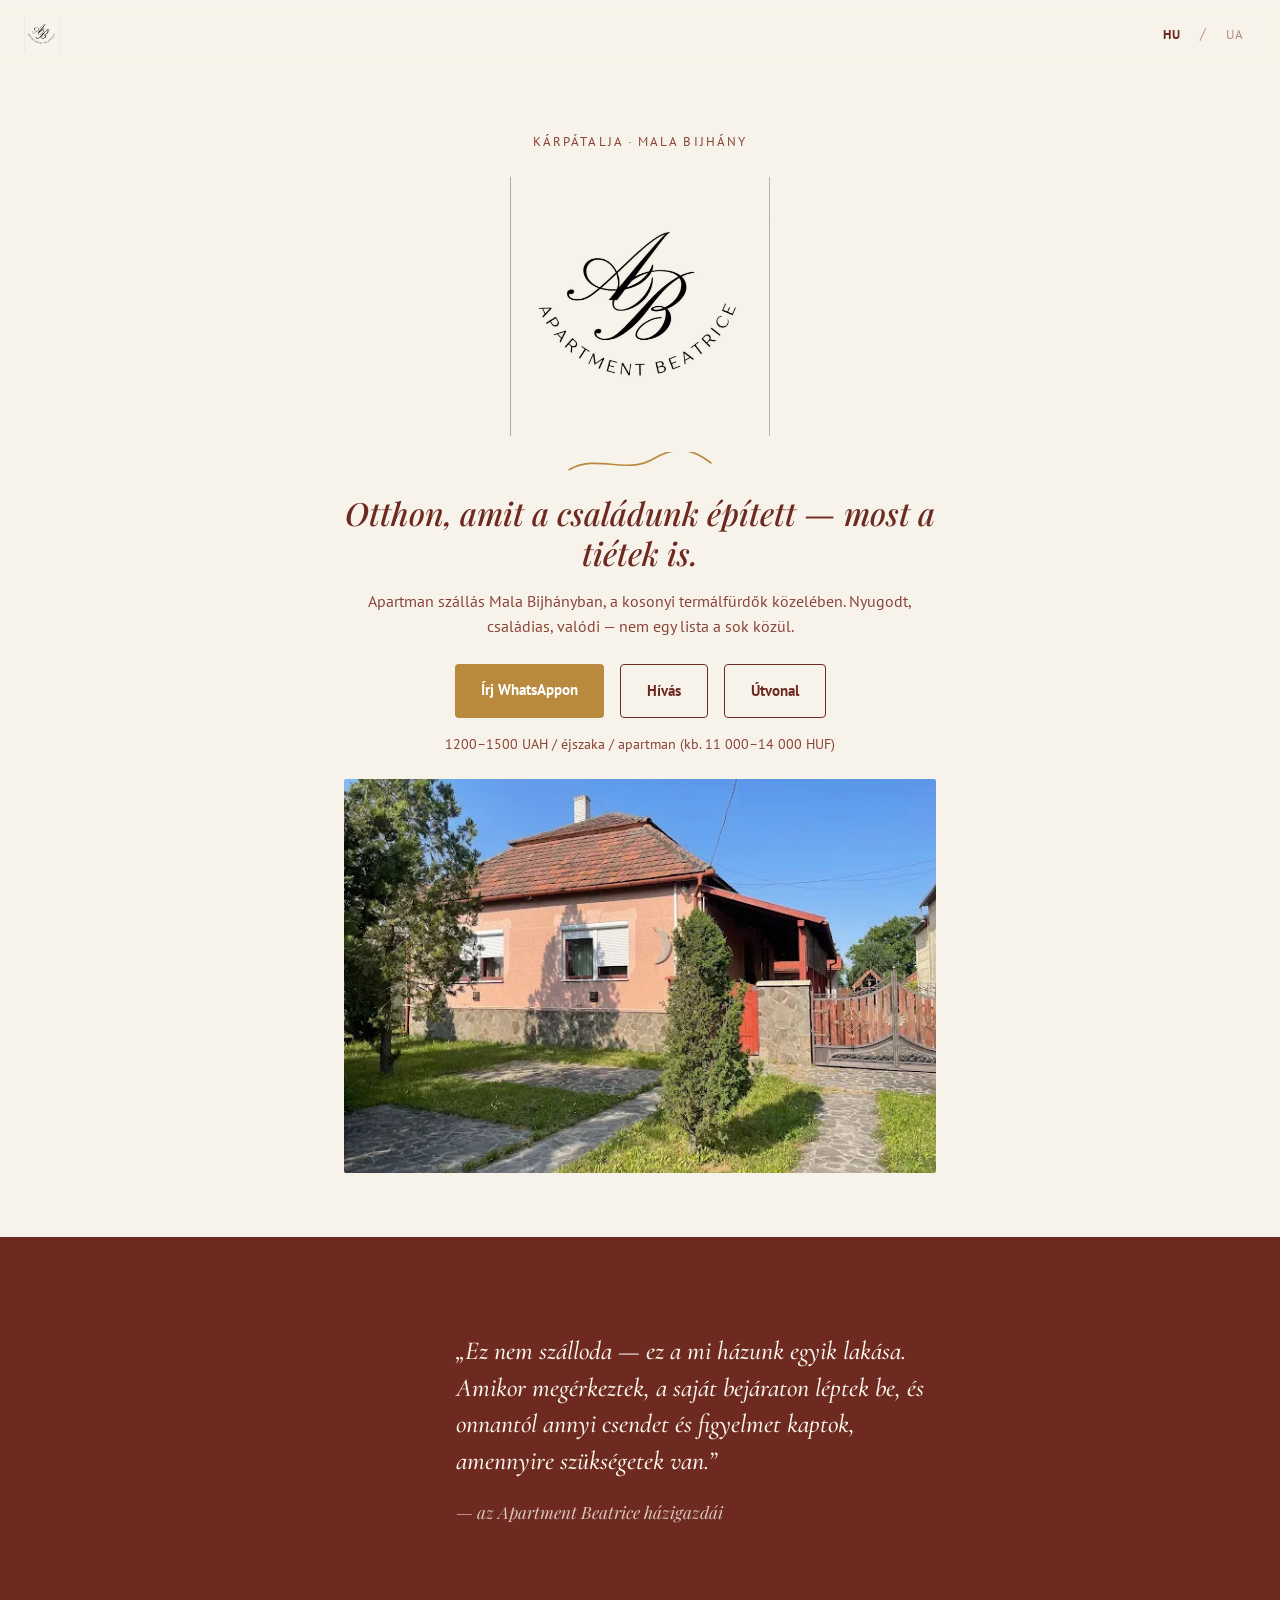
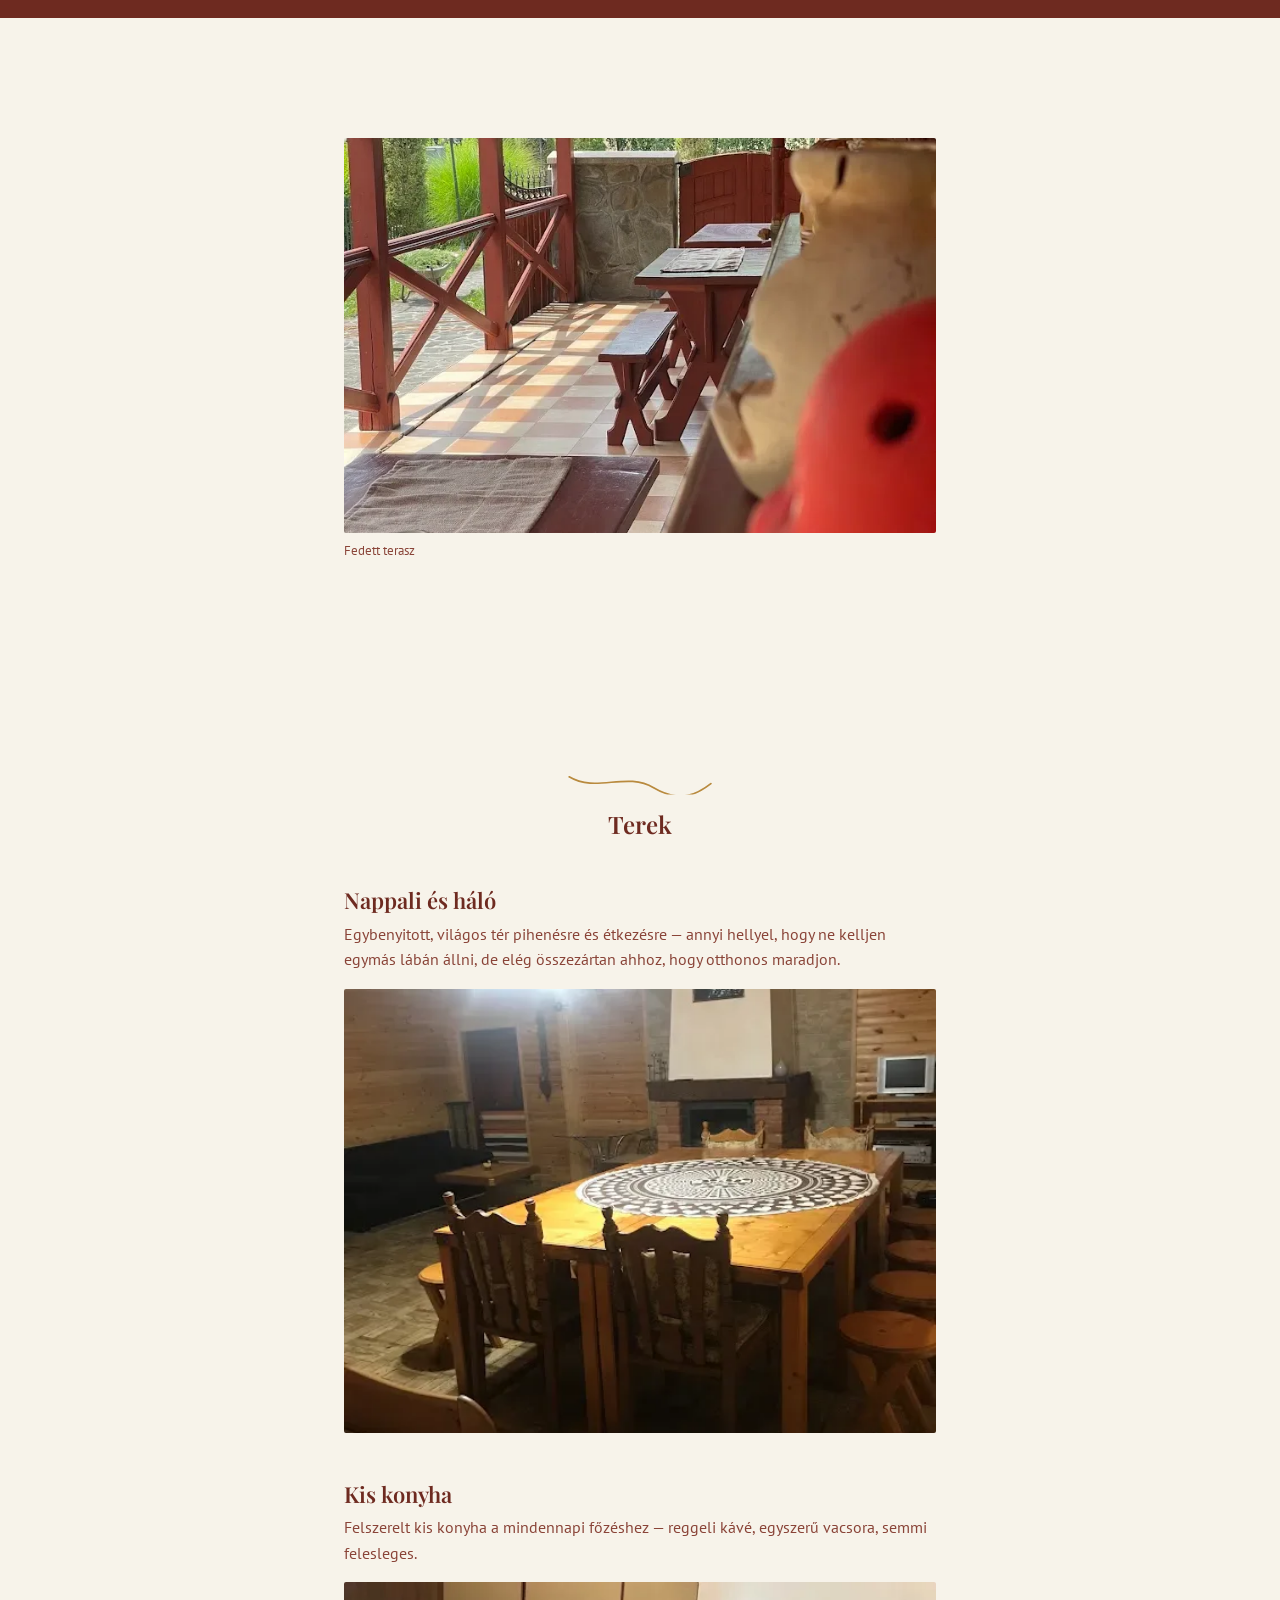
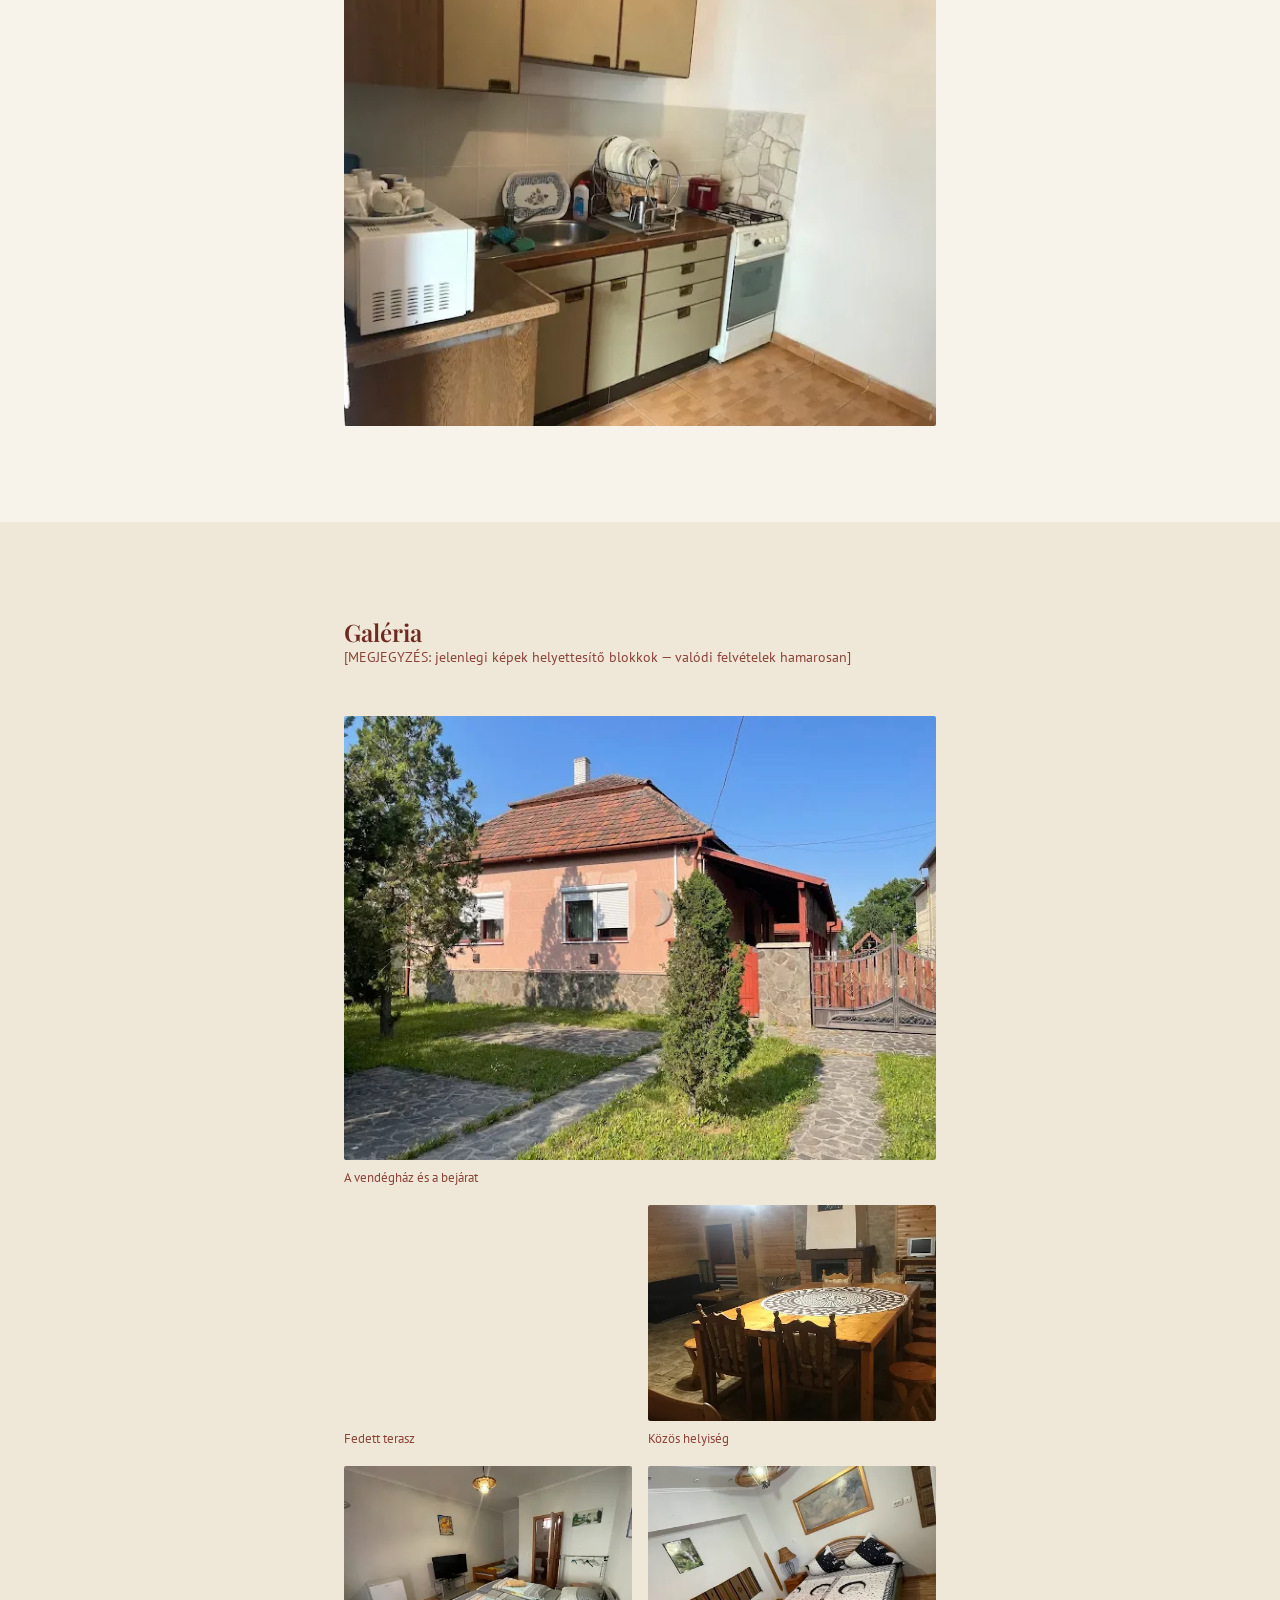
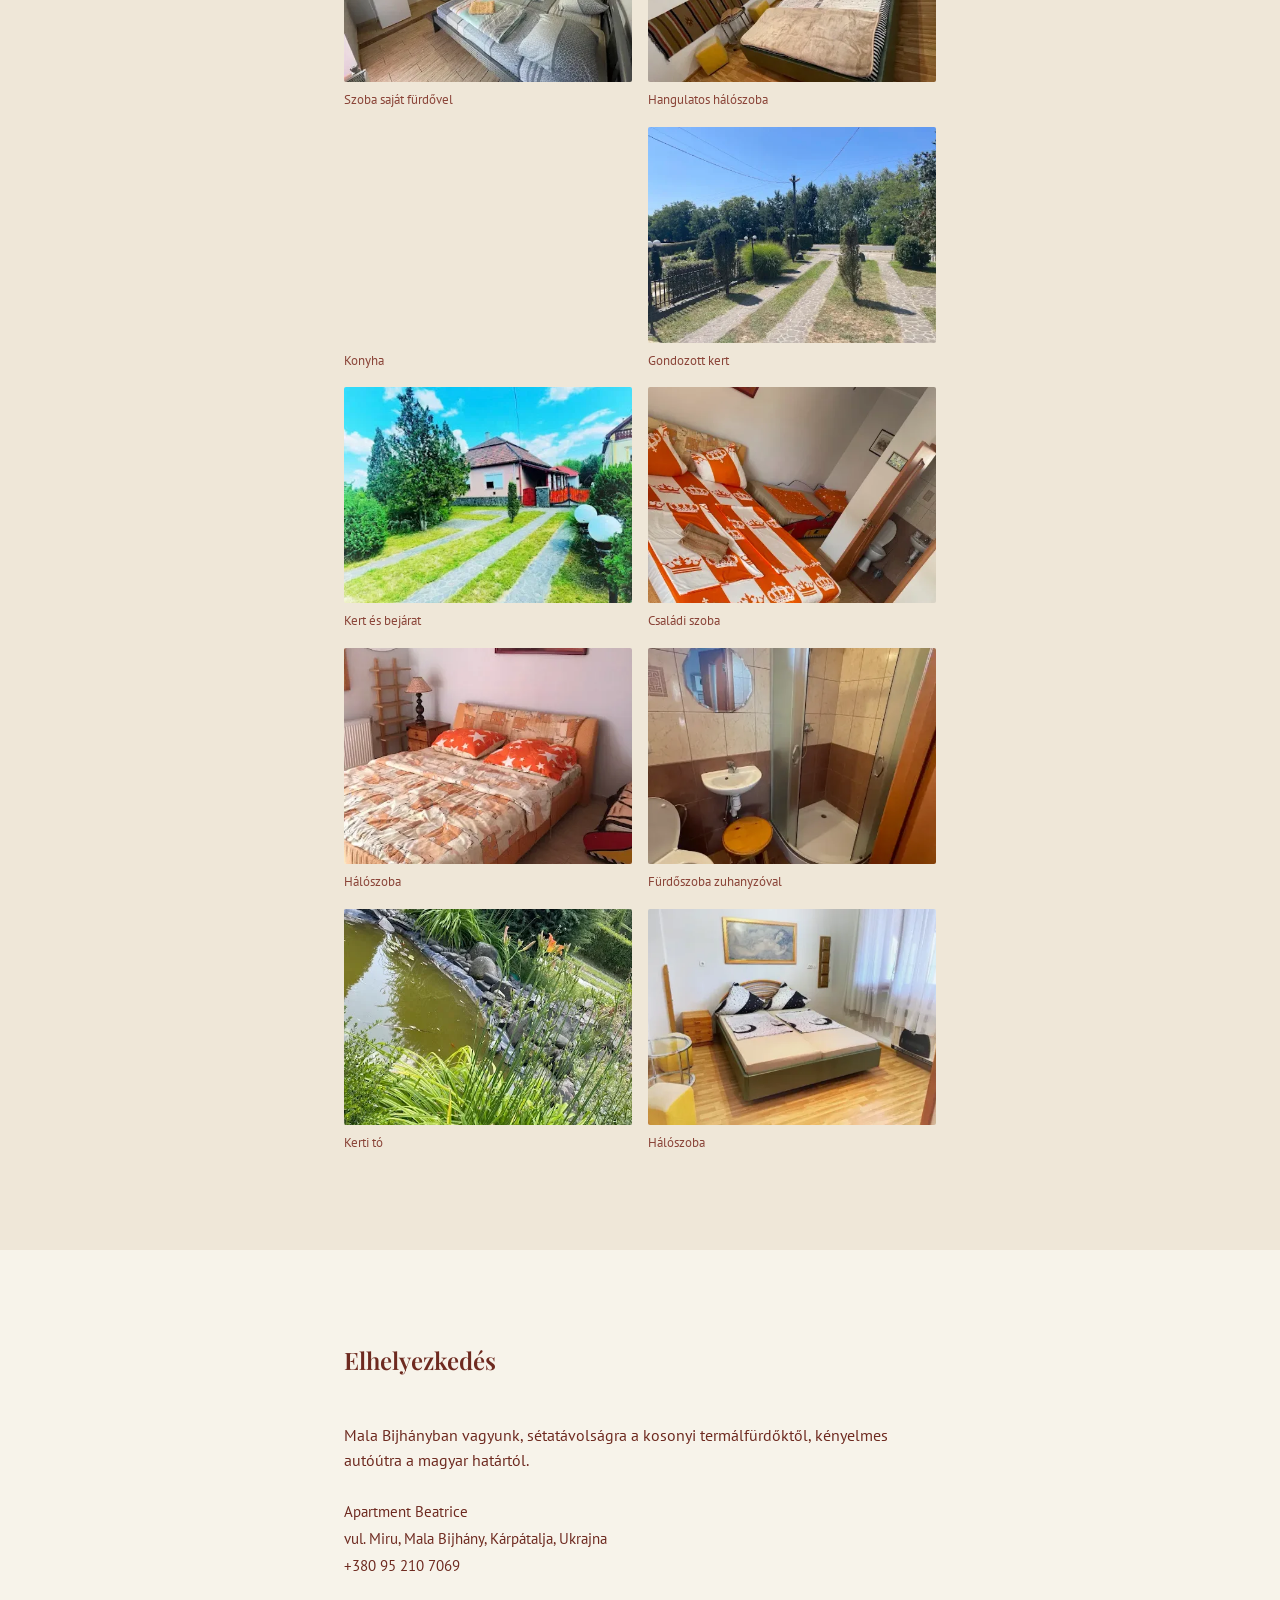
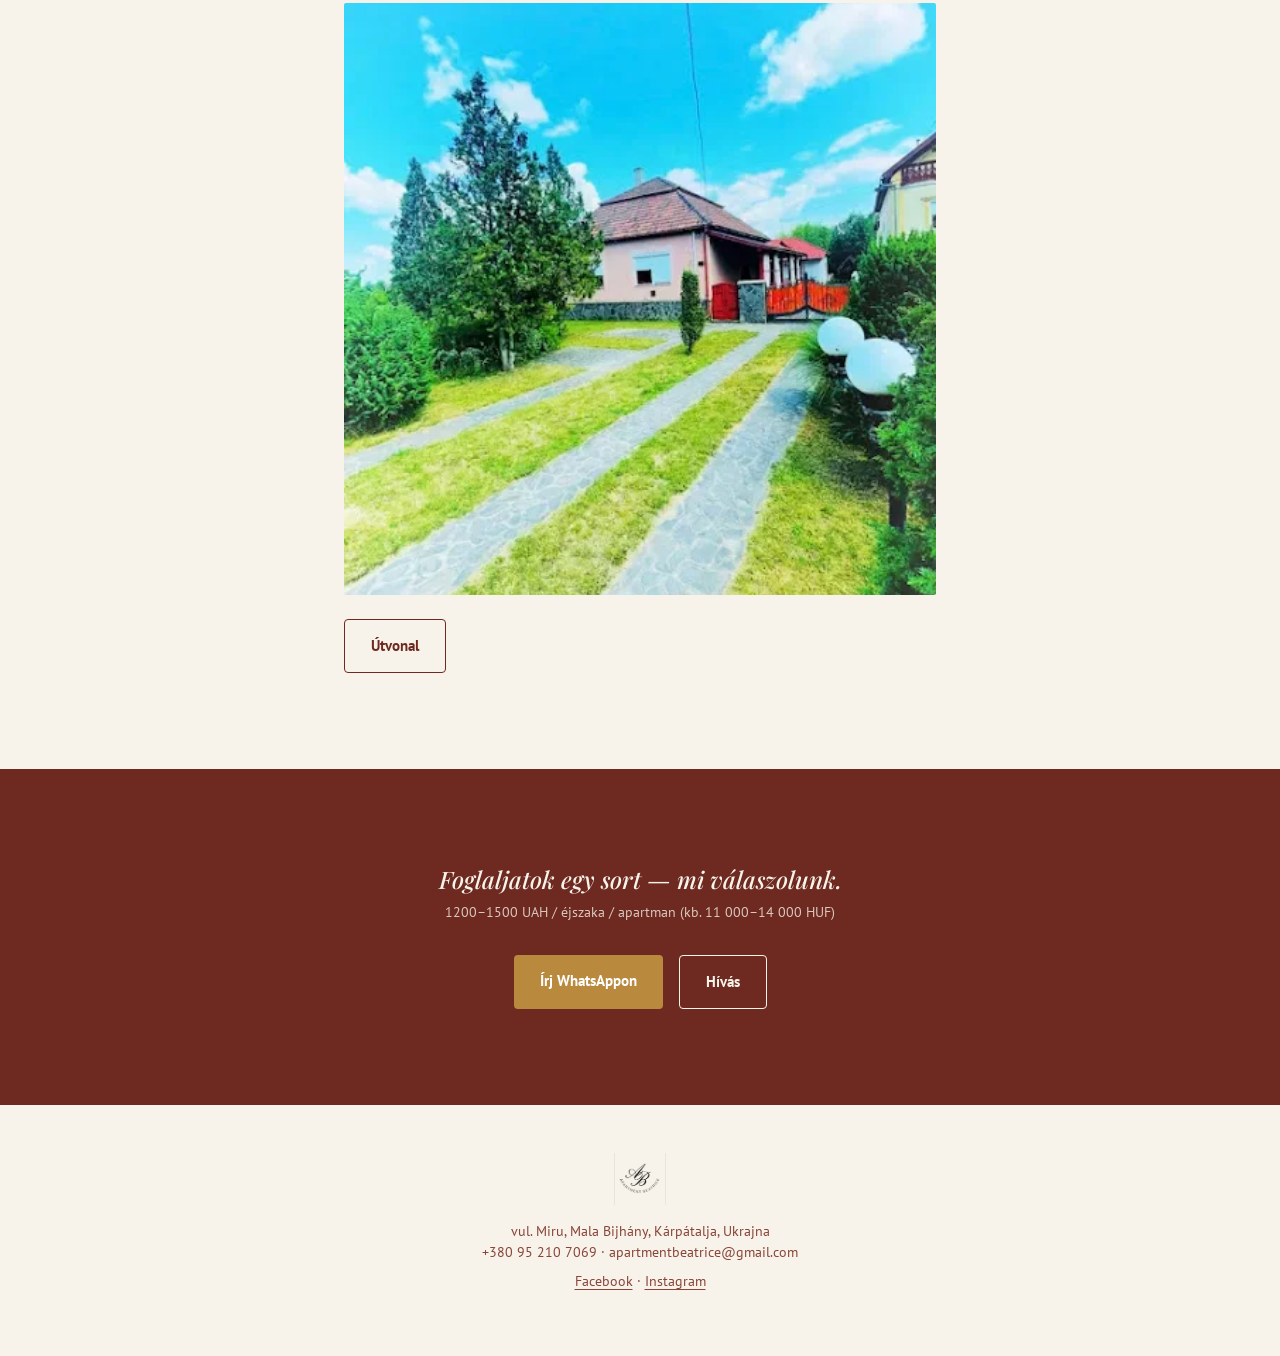
==== commit 562dad0a: "gemini elemzés utáni" ====
--- a/index.html
+++ b/index.html
@@ -25,14 +25,18 @@
 <body>
 
   <!-- ===== HEADER ===== -->
-  <header class="header">
-    <img class="header__logo" src="/assets/logo.jpg" alt="Apartment Beatrice">
+  <header class="header" id="top">
+    <a href="#top" aria-label="Apartment Beatrice — vissza a tetejére / нагору">
+      <img class="header__logo" src="/assets/logo.jpg" alt="Apartment Beatrice">
+    </a>
     <nav class="lang" aria-label="Nyelv / Мова">
       <button class="lang__btn" data-lang="hu" aria-pressed="true">HU</button>
       <span class="lang__sep" aria-hidden="true">/</span>
       <button class="lang__btn" data-lang="ua" aria-pressed="false">UA</button>
     </nav>
   </header>
+
+  <main>
 
   <!-- ===== HERO ===== -->
   <section class="hero wrap">
@@ -41,7 +45,7 @@
     <svg class="swash" viewBox="0 0 220 36" aria-hidden="true">
       <path d="M6 26 C 46 2, 90 34, 130 10 S 196 2, 214 16" fill="none" stroke-width="2.5" stroke-linecap="round"></path>
     </svg>
-    <p class="hero__tagline" data-i18n="heroTagline"></p>
+    <h1 class="hero__tagline" data-i18n="heroTagline"></h1>
     <p class="hero__sub" data-i18n="heroSubcopy"></p>
     <div class="cta-row">
       <a class="btn btn--primary" data-link="wa" target="_blank" rel="noopener" data-i18n="ctaWhatsapp"></a>
@@ -50,7 +54,7 @@
     </div>
     <div class="meta hero__price" data-i18n="priceLine"></div>
     <figure class="hero__figure">
-      <img class="hero__photo" src="/assets/n3-1200.webp" srcset="/assets/n3-480.webp 480w, /assets/n3-1200.webp 620w" sizes="(max-width:672px) 100vw, 640px" width="620" height="465" fetchpriority="high" decoding="async" data-alt="cap3" alt="">
+      <img class="hero__photo" src="/assets/n3-1200.webp" srcset="/assets/n3-480.webp 480w, /assets/n3-1200.webp 620w" sizes="(max-width:672px) 100vw, 640px" width="620" height="465" fetchpriority="high" decoding="async" data-alt="cap3" alt="A vendégház és a bejárat">
     </figure>
   </section>
 
@@ -68,7 +72,7 @@
   <section class="band feature">
     <div class="wrap">
       <figure class="feature__figure">
-        <img class="feature__photo" src="/assets/n4-1200.webp" srcset="/assets/n4-480.webp 480w, /assets/n4-1200.webp 698w" sizes="(max-width:672px) 100vw, 640px" width="698" height="931" loading="lazy" decoding="async" data-alt="cap4" alt="">
+        <img class="feature__photo" src="/assets/n4-1200.webp" srcset="/assets/n4-480.webp 480w, /assets/n4-1200.webp 698w" sizes="(max-width:672px) 100vw, 640px" width="698" height="931" loading="lazy" decoding="async" data-alt="cap4" alt="Fedett terasz">
         <figcaption class="feature__cap" data-i18n="cap4"></figcaption>
       </figure>
     </div>
@@ -86,12 +90,12 @@
       <div class="room">
         <h3 data-i18n="room1Title"></h3>
         <p class="room__copy" data-i18n="room1Copy"></p>
-        <img class="room__photo" src="/assets/n5-1200.webp" srcset="/assets/n5-480.webp 480w, /assets/n5-1200.webp 524w" sizes="(max-width:672px) 100vw, 640px" width="524" height="699" loading="lazy" decoding="async" data-alt="cap5" alt="">
+        <img class="room__photo" src="/assets/n5-1200.webp" srcset="/assets/n5-480.webp 480w, /assets/n5-1200.webp 524w" sizes="(max-width:672px) 100vw, 640px" width="524" height="699" loading="lazy" decoding="async" data-alt="cap5" alt="Közös helyiség">
       </div>
       <div class="room">
         <h3 data-i18n="room2Title"></h3>
         <p class="room__copy" data-i18n="room2Copy"></p>
-        <img class="room__photo" src="/assets/n6-1200.webp" srcset="/assets/n6-480.webp 480w, /assets/n6-1200.webp 625w" sizes="(max-width:672px) 100vw, 640px" width="625" height="465" loading="lazy" decoding="async" data-alt="cap6" alt="">
+        <img class="room__photo" src="/assets/n6-1200.webp" srcset="/assets/n6-480.webp 480w, /assets/n6-1200.webp 625w" sizes="(max-width:672px) 100vw, 640px" width="625" height="465" loading="lazy" decoding="async" data-alt="cap6" alt="Konyha">
       </div>
     </div>
   </section>
@@ -105,55 +109,55 @@
       </div>
       <div class="gallery">
         <figure class="gallery__item gallery__item--wide">
-          <img src="/assets/n3-1200.webp" srcset="/assets/n3-480.webp 480w, /assets/n3-1200.webp 620w" sizes="(max-width:672px) 92vw, 620px" width="620" height="465" loading="lazy" decoding="async" data-alt="cap3" alt="">
+          <img src="/assets/n3-1200.webp" srcset="/assets/n3-480.webp 480w, /assets/n3-1200.webp 620w" sizes="(max-width:672px) 92vw, 620px" width="620" height="465" loading="lazy" decoding="async" data-alt="cap3" alt="A vendégház és a bejárat">
           <figcaption class="gallery__cap" data-i18n="cap3"></figcaption>
         </figure>
         <figure class="gallery__item">
-          <img src="/assets/n4-1200.webp" srcset="/assets/n4-480.webp 480w, /assets/n4-1200.webp 698w" sizes="(max-width:672px) 45vw, 300px" width="698" height="931" loading="lazy" decoding="async" data-alt="cap4" alt="">
+          <img src="/assets/n4-1200.webp" srcset="/assets/n4-480.webp 480w, /assets/n4-1200.webp 698w" sizes="(max-width:672px) 45vw, 300px" width="698" height="931" loading="lazy" decoding="async" data-alt="cap4" alt="Fedett terasz">
           <figcaption class="gallery__cap" data-i18n="cap4"></figcaption>
         </figure>
         <figure class="gallery__item">
-          <img src="/assets/n5-1200.webp" srcset="/assets/n5-480.webp 480w, /assets/n5-1200.webp 524w" sizes="(max-width:672px) 45vw, 300px" width="524" height="699" loading="lazy" decoding="async" data-alt="cap5" alt="">
+          <img src="/assets/n5-1200.webp" srcset="/assets/n5-480.webp 480w, /assets/n5-1200.webp 524w" sizes="(max-width:672px) 45vw, 300px" width="524" height="699" loading="lazy" decoding="async" data-alt="cap5" alt="Közös helyiség">
           <figcaption class="gallery__cap" data-i18n="cap5"></figcaption>
         </figure>
         <figure class="gallery__item">
-          <img src="/assets/n8-1200.webp" srcset="/assets/n8-480.webp 480w, /assets/n8-1200.webp 532w" sizes="(max-width:672px) 45vw, 300px" width="532" height="399" loading="lazy" decoding="async" data-alt="cap8" alt="">
+          <img src="/assets/n8-1200.webp" srcset="/assets/n8-480.webp 480w, /assets/n8-1200.webp 532w" sizes="(max-width:672px) 45vw, 300px" width="532" height="399" loading="lazy" decoding="async" data-alt="cap8" alt="Szoba saját fürdővel">
           <figcaption class="gallery__cap" data-i18n="cap8"></figcaption>
         </figure>
         <figure class="gallery__item">
-          <img src="/assets/n2-1200.webp" srcset="/assets/n2-480.webp 480w, /assets/n2-1200.webp 698w" sizes="(max-width:672px) 45vw, 300px" width="698" height="931" loading="lazy" decoding="async" data-alt="cap2" alt="">
+          <img src="/assets/n2-1200.webp" srcset="/assets/n2-480.webp 480w, /assets/n2-1200.webp 698w" sizes="(max-width:672px) 45vw, 300px" width="698" height="931" loading="lazy" decoding="async" data-alt="cap2" alt="Hangulatos hálószoba">
           <figcaption class="gallery__cap" data-i18n="cap2"></figcaption>
         </figure>
         <figure class="gallery__item">
-          <img src="/assets/n6-1200.webp" srcset="/assets/n6-480.webp 480w, /assets/n6-1200.webp 625w" sizes="(max-width:672px) 45vw, 300px" width="625" height="465" loading="lazy" decoding="async" data-alt="cap6" alt="">
+          <img src="/assets/n6-1200.webp" srcset="/assets/n6-480.webp 480w, /assets/n6-1200.webp 625w" sizes="(max-width:672px) 45vw, 300px" width="625" height="465" loading="lazy" decoding="async" data-alt="cap6" alt="Konyha">
           <figcaption class="gallery__cap" data-i18n="cap6"></figcaption>
         </figure>
         <figure class="gallery__item">
-          <img src="/assets/n7-1200.webp" srcset="/assets/n7-480.webp 480w, /assets/n7-1200.webp 532w" sizes="(max-width:672px) 45vw, 300px" width="532" height="399" loading="lazy" decoding="async" data-alt="cap7" alt="">
+          <img src="/assets/n7-1200.webp" srcset="/assets/n7-480.webp 480w, /assets/n7-1200.webp 532w" sizes="(max-width:672px) 45vw, 300px" width="532" height="399" loading="lazy" decoding="async" data-alt="cap7" alt="Gondozott kert">
           <figcaption class="gallery__cap" data-i18n="cap7"></figcaption>
         </figure>
         <figure class="gallery__item">
-          <img src="/assets/n1-1200.webp" srcset="/assets/n1-1200.webp 419w" sizes="(max-width:672px) 45vw, 300px" width="419" height="465" loading="lazy" decoding="async" data-alt="cap1" alt="">
+          <img src="/assets/n1-1200.webp" srcset="/assets/n1-1200.webp 419w" sizes="(max-width:672px) 45vw, 300px" width="419" height="465" loading="lazy" decoding="async" data-alt="cap1" alt="Kert és bejárat">
           <figcaption class="gallery__cap" data-i18n="cap1"></figcaption>
         </figure>
         <figure class="gallery__item">
-          <img src="/assets/n9-1200.webp" srcset="/assets/n9-480.webp 480w, /assets/n9-1200.webp 698w" sizes="(max-width:672px) 45vw, 300px" width="698" height="931" loading="lazy" decoding="async" data-alt="cap9" alt="">
+          <img src="/assets/n9-1200.webp" srcset="/assets/n9-480.webp 480w, /assets/n9-1200.webp 698w" sizes="(max-width:672px) 45vw, 300px" width="698" height="931" loading="lazy" decoding="async" data-alt="cap9" alt="Családi szoba">
           <figcaption class="gallery__cap" data-i18n="cap9"></figcaption>
         </figure>
         <figure class="gallery__item">
-          <img src="/assets/h1-1200.webp" srcset="/assets/h1-1200.webp 465w" sizes="(max-width:672px) 45vw, 300px" width="465" height="465" loading="lazy" decoding="async" data-alt="caph1" alt="">
+          <img src="/assets/h1-1200.webp" srcset="/assets/h1-1200.webp 465w" sizes="(max-width:672px) 45vw, 300px" width="465" height="465" loading="lazy" decoding="async" data-alt="caph1" alt="Hálószoba">
           <figcaption class="gallery__cap" data-i18n="caph1"></figcaption>
         </figure>
         <figure class="gallery__item">
-          <img src="/assets/h2-1200.webp" srcset="/assets/h2-480.webp 480w, /assets/h2-1200.webp 524w" sizes="(max-width:672px) 45vw, 300px" width="524" height="699" loading="lazy" decoding="async" data-alt="caph2" alt="">
+          <img src="/assets/h2-1200.webp" srcset="/assets/h2-480.webp 480w, /assets/h2-1200.webp 524w" sizes="(max-width:672px) 45vw, 300px" width="524" height="699" loading="lazy" decoding="async" data-alt="caph2" alt="Fürdőszoba zuhanyzóval">
           <figcaption class="gallery__cap" data-i18n="caph2"></figcaption>
         </figure>
         <figure class="gallery__item">
-          <img src="/assets/h3-1200.webp" srcset="/assets/h3-1200.webp 418w" sizes="(max-width:672px) 45vw, 300px" width="418" height="558" loading="lazy" decoding="async" data-alt="caph3" alt="">
+          <img src="/assets/h3-1200.webp" srcset="/assets/h3-1200.webp 418w" sizes="(max-width:672px) 45vw, 300px" width="418" height="558" loading="lazy" decoding="async" data-alt="caph3" alt="Kerti tó">
           <figcaption class="gallery__cap" data-i18n="caph3"></figcaption>
         </figure>
         <figure class="gallery__item">
-          <img src="/assets/h4-1200.webp" srcset="/assets/h4-480.webp 480w, /assets/h4-1200.webp 539w" sizes="(max-width:672px) 45vw, 300px" width="539" height="399" loading="lazy" decoding="async" data-alt="caph4" alt="">
+          <img src="/assets/h4-1200.webp" srcset="/assets/h4-480.webp 480w, /assets/h4-1200.webp 539w" sizes="(max-width:672px) 45vw, 300px" width="539" height="399" loading="lazy" decoding="async" data-alt="caph4" alt="Hálószoba">
           <figcaption class="gallery__cap" data-i18n="caph4"></figcaption>
         </figure>
       </div>
@@ -172,7 +176,7 @@
         <div data-i18n="napAddress"></div>
         <div data-i18n="napPhone"></div>
       </div>
-      <img class="map__photo" src="/assets/n1-1200.webp" srcset="/assets/n1-1200.webp 419w" sizes="(max-width:672px) 100vw, 640px" width="419" height="465" loading="lazy" decoding="async" data-alt="cap1" alt="">
+      <img class="map__photo" src="/assets/n1-1200.webp" srcset="/assets/n1-1200.webp 419w" sizes="(max-width:672px) 100vw, 640px" width="419" height="465" loading="lazy" decoding="async" data-alt="cap1" alt="Kert és bejárat">
       <div class="cta-row" style="justify-content:flex-start">
         <a class="btn btn--ghost" data-link="maps" target="_blank" rel="noopener" data-i18n="ctaMaps"></a>
       </div>
@@ -190,6 +194,8 @@
       </div>
     </div>
   </section>
+
+  </main>
 
   <!-- ===== FOOTER ===== -->
   <footer class="footer">
@@ -211,6 +217,13 @@
     <a class="btn btn--ghost" data-link="tel" data-i18n="ctaCall"></a>
   </nav>
 
+  <!-- ===== SCROLL TO TOP ===== -->
+  <button class="totop" type="button" aria-label="Vissza a tetejére / Нагору" hidden>
+    <svg viewBox="0 0 24 24" width="20" height="20" aria-hidden="true">
+      <path d="M12 4 L19 12 L16.6 12 L12 7.4 L7.4 12 L5 12 Z M12 10 L19 18 L16.6 18 L12 13.4 L7.4 18 L5 18 Z" fill="currentColor"></path>
+    </svg>
+  </button>
+
   <script src="app.js"></script>
 </body>
 </html>
--- a/base.css
+++ b/base.css
@@ -28,6 +28,9 @@
 /* ---- reset / base ---- */
 * { box-sizing: border-box; }
 html { -webkit-text-size-adjust: 100%; }
+@media (prefers-reduced-motion: no-preference) {
+  html { scroll-behavior: smooth; }
+}
 body {
   margin: 0;
   background: var(--c-ground);
@@ -108,6 +111,7 @@
 .hero__tagline {
   font-family: "Playfair Display", serif;
   font-style: italic;
+  font-weight: 500; /* loaded italic cut is 500-only; h1 default 700 would synth-bold it */
   font-size: 1.75rem;
   line-height: 1.25;
   margin: var(--sp-2) 0;
@@ -233,6 +237,36 @@
 }
 .stickybar .btn { flex: 1; text-align: center; padding: 12px 8px; }
 
+/* ---- scroll to top ---- */
+.totop {
+  position: fixed;
+  right: var(--sp-2);
+  bottom: calc(64px + var(--sp-2) + env(safe-area-inset-bottom, 0px)); /* clears .stickybar height */
+  z-index: 45;
+  width: 48px;
+  height: 48px;
+  border: 1px solid color-mix(in srgb, var(--c-ink) 20%, var(--c-ground));
+  border-radius: 50%;
+  background: var(--c-ground);
+  color: var(--c-ink);
+  display: flex;
+  align-items: center;
+  justify-content: center;
+  cursor: pointer;
+  box-shadow: var(--shadow-card);
+  opacity: 0;
+  visibility: hidden;
+  pointer-events: none;
+}
+.totop.is-visible { opacity: 1; visibility: visible; pointer-events: auto; }
+@media (prefers-reduced-motion: no-preference) {
+  .totop { transition: opacity 200ms ease-out; }
+}
+
+@media (min-width: 720px) {
+  .totop { bottom: var(--sp-3); }
+}
+
 /* ---- motion: section-head reveal only (respect reduced-motion) ---- */
 .reveal { opacity: 0; transform: translateY(16px); transition: opacity 200ms ease-out, transform 200ms ease-out; }
 .reveal.is-in { opacity: 1; transform: none; }
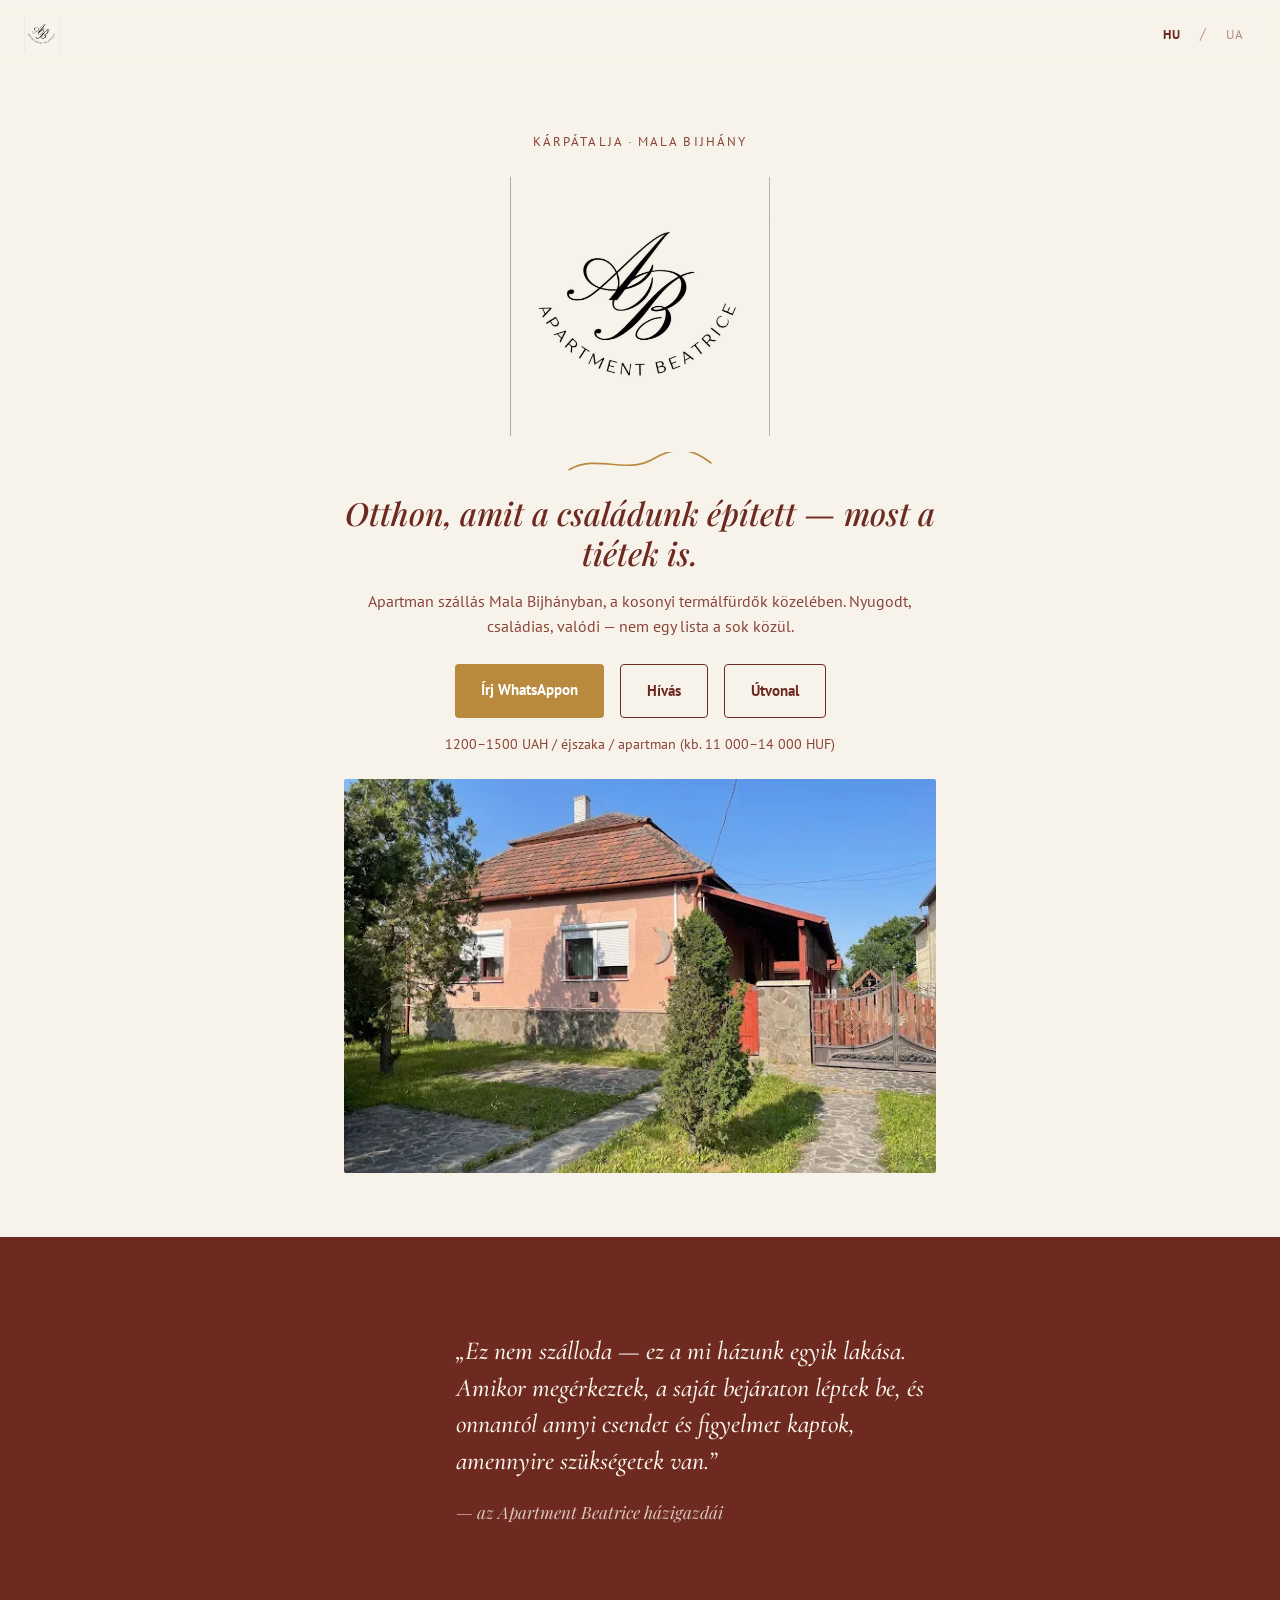
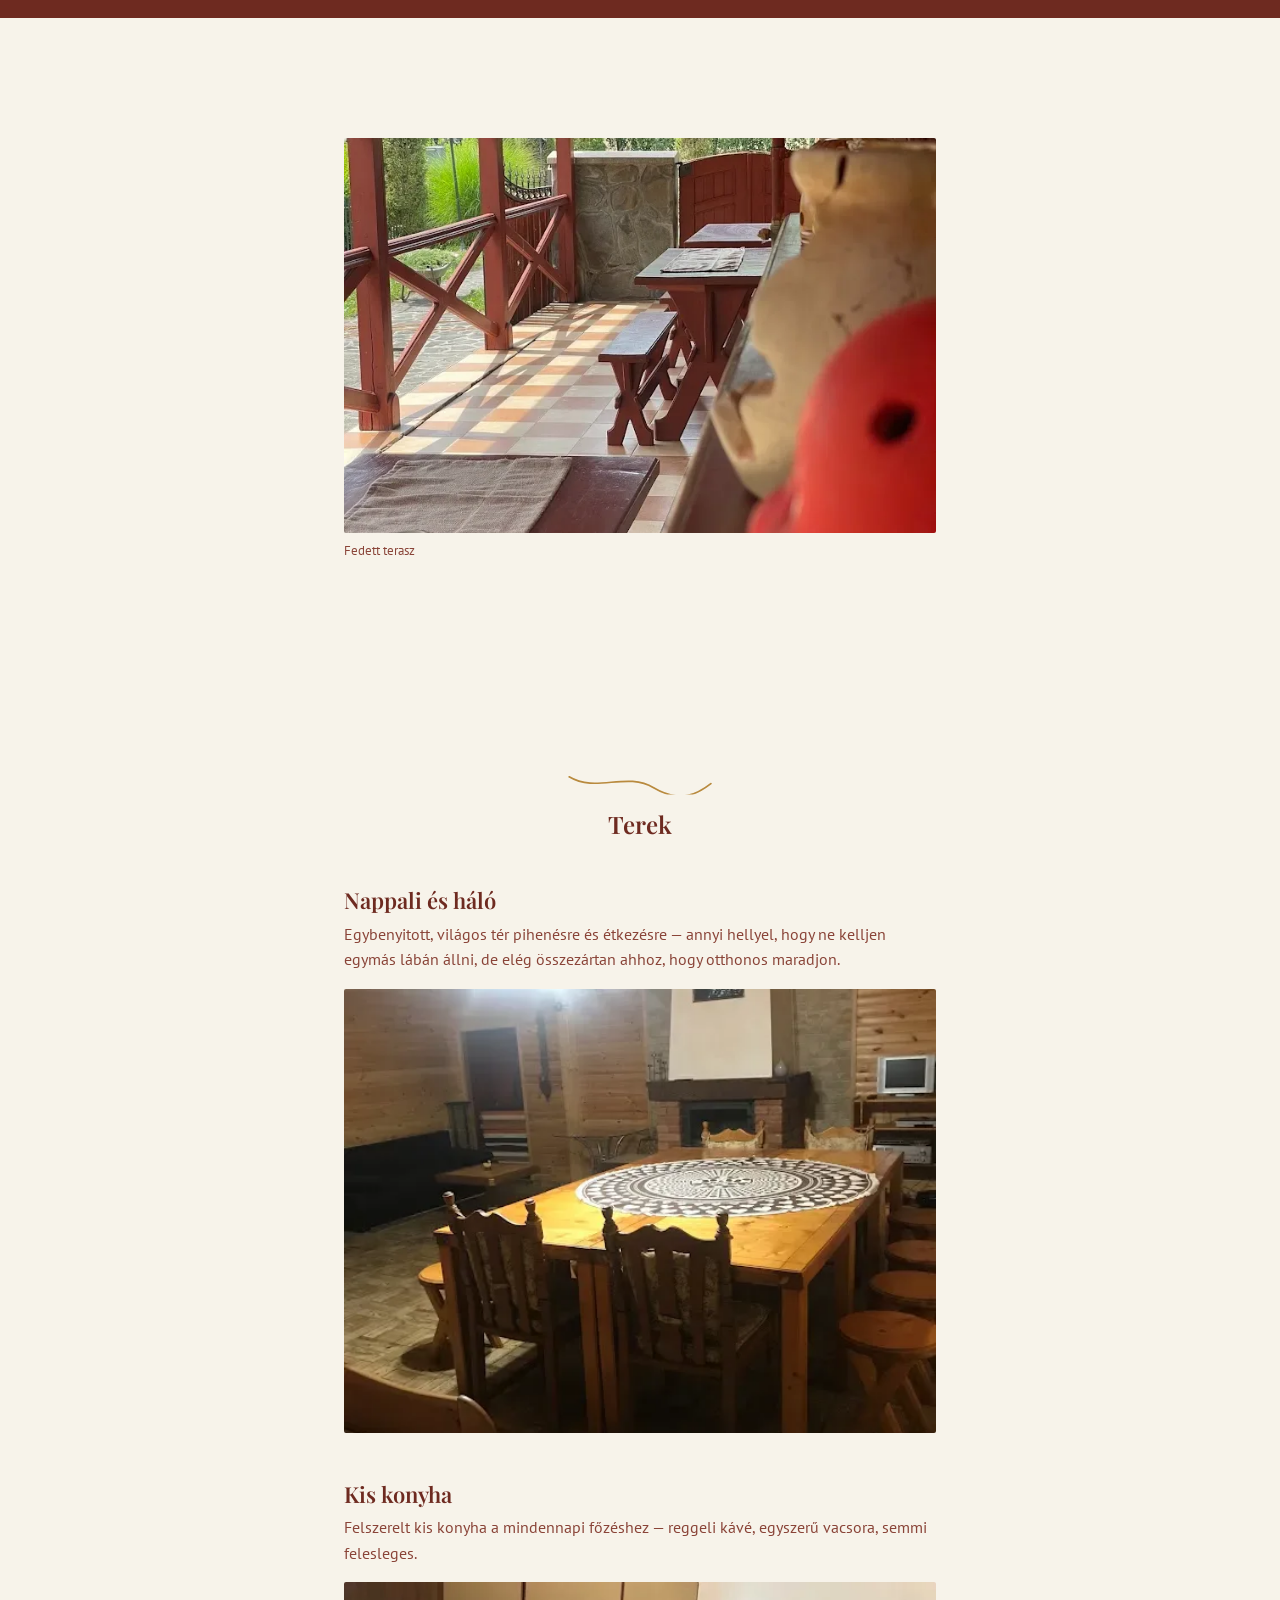
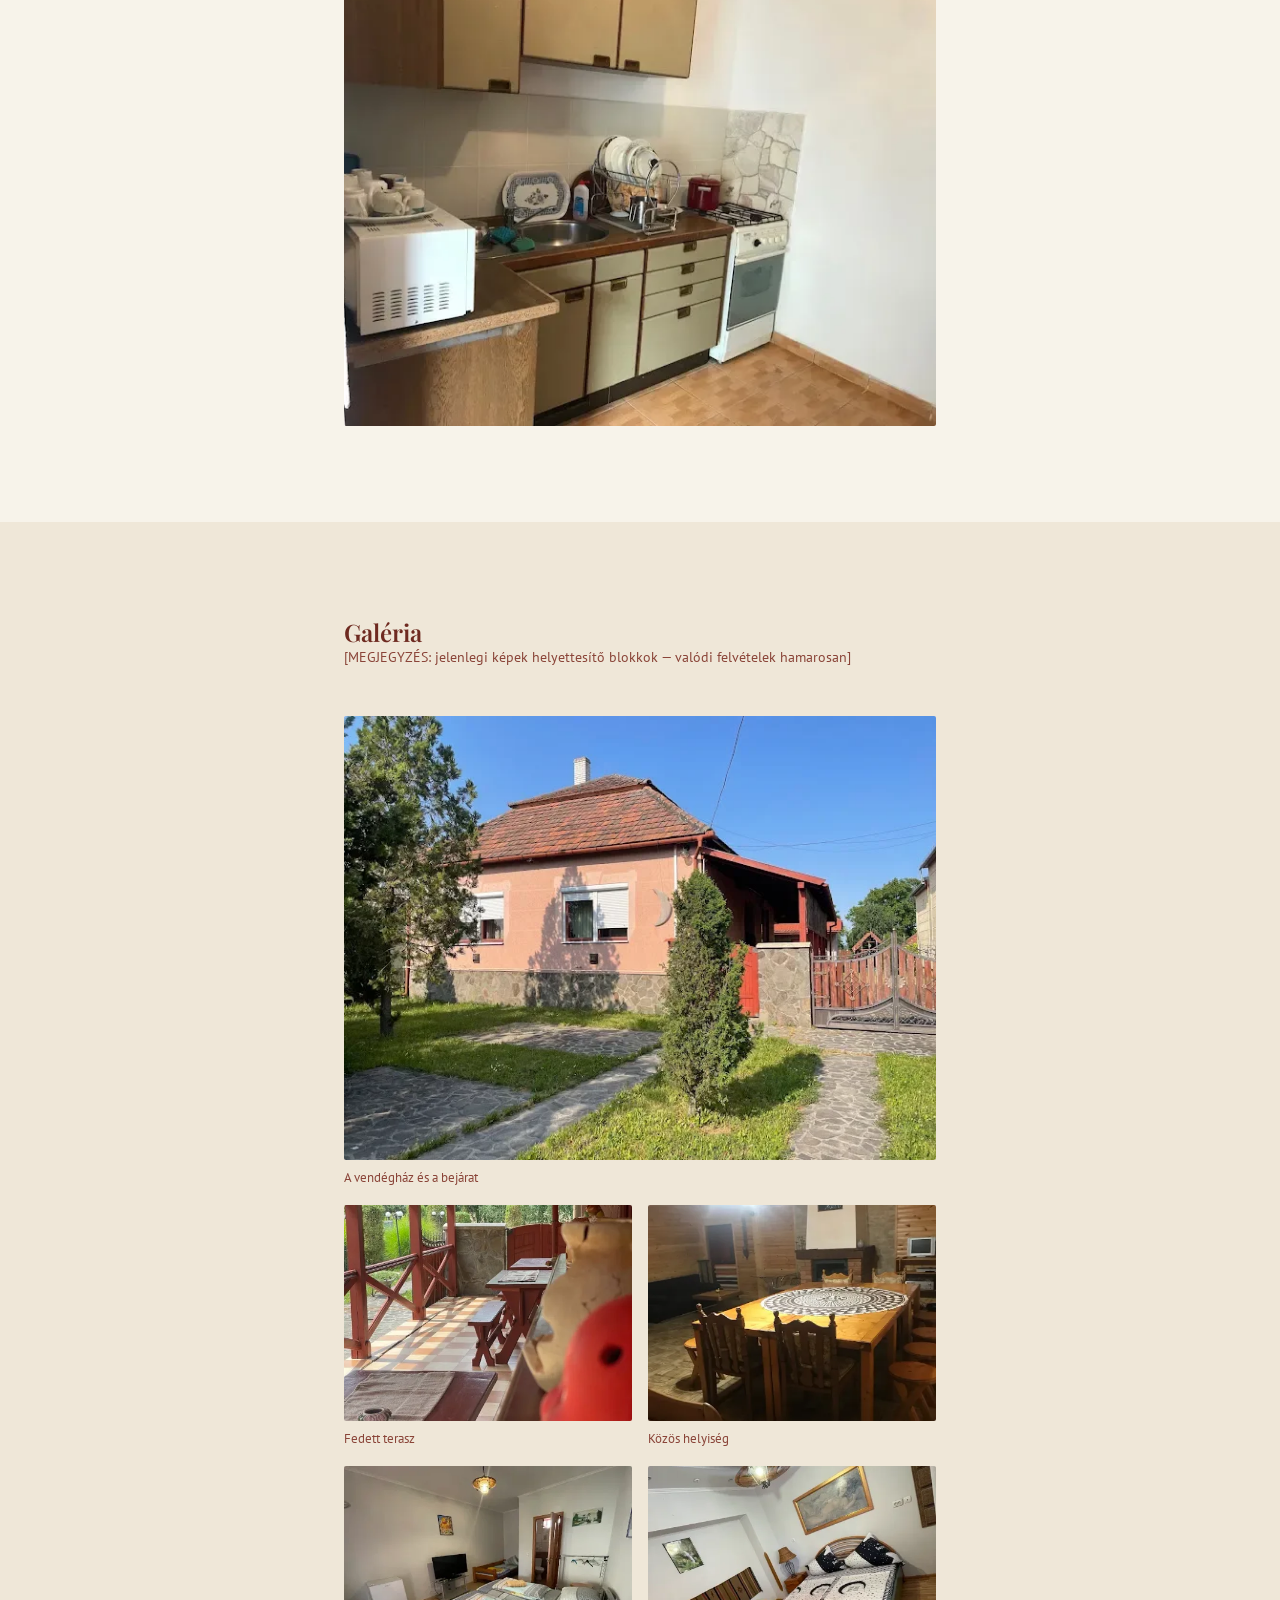
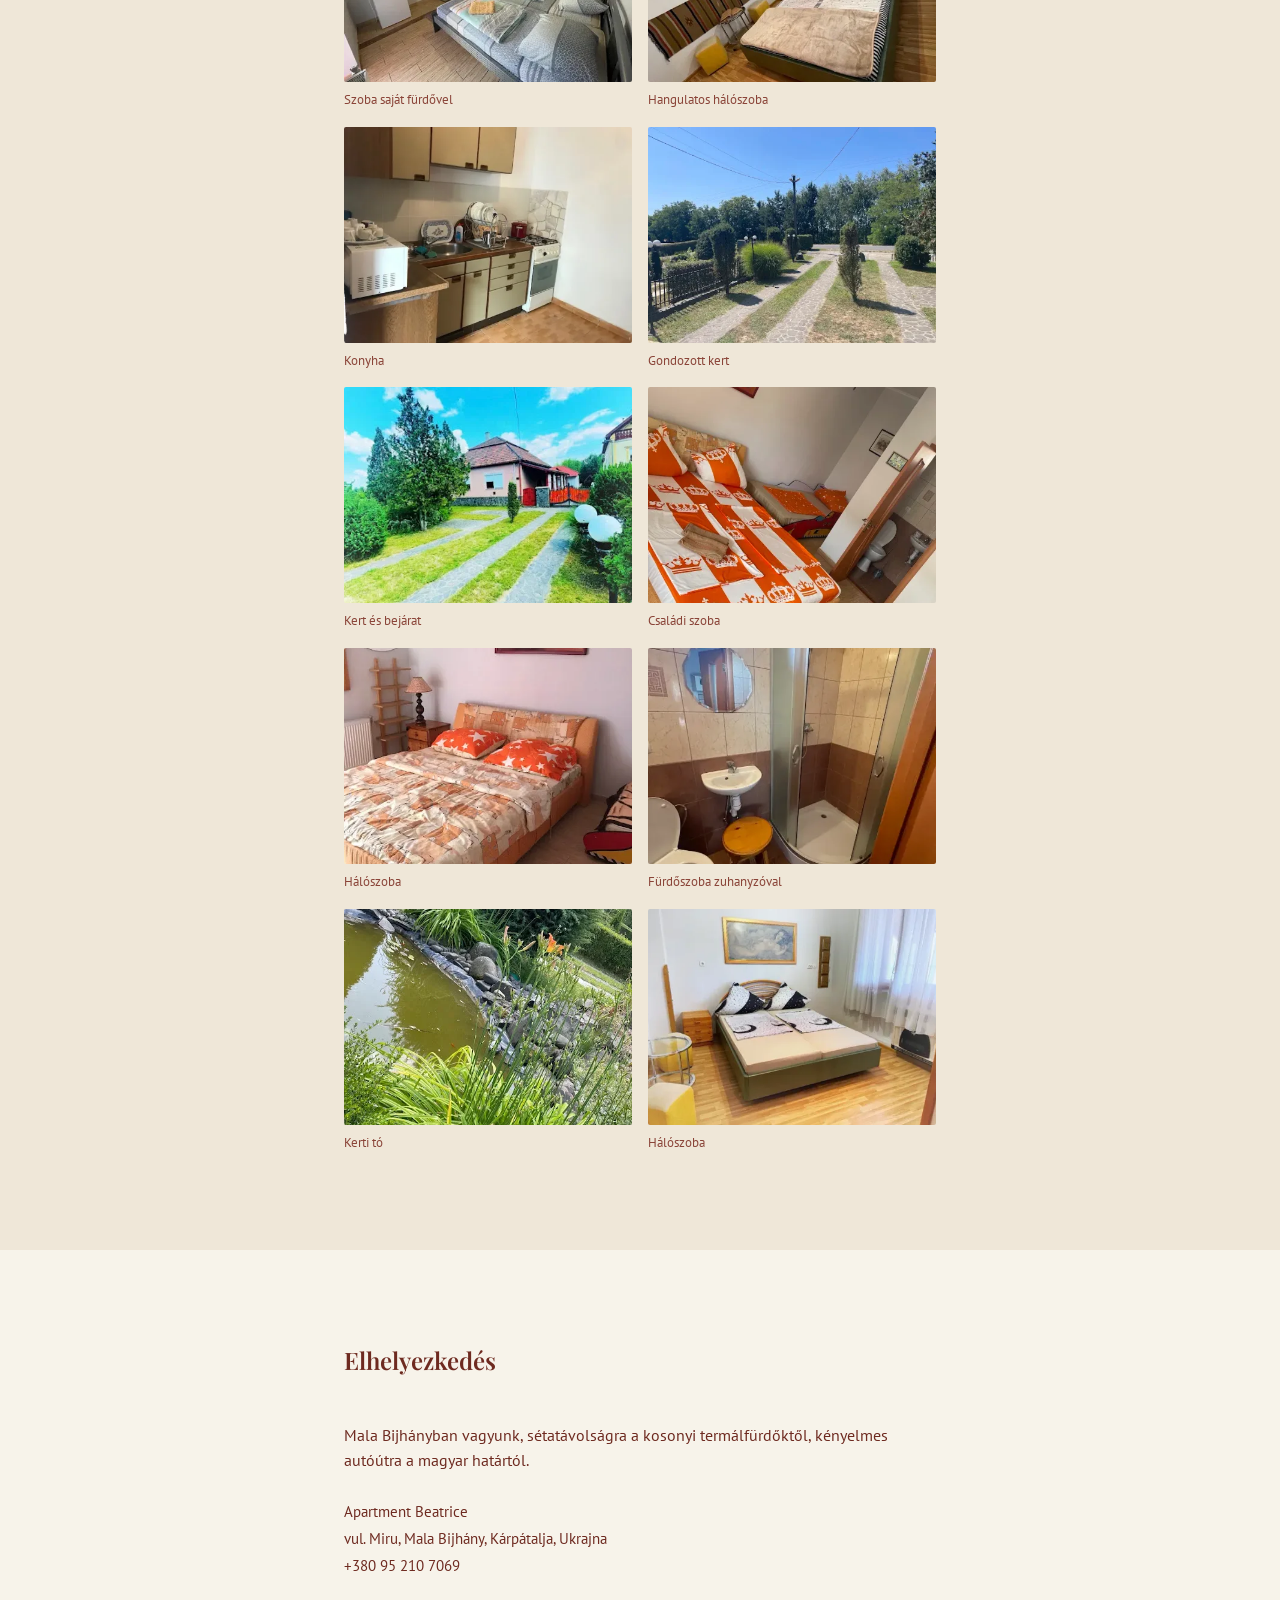
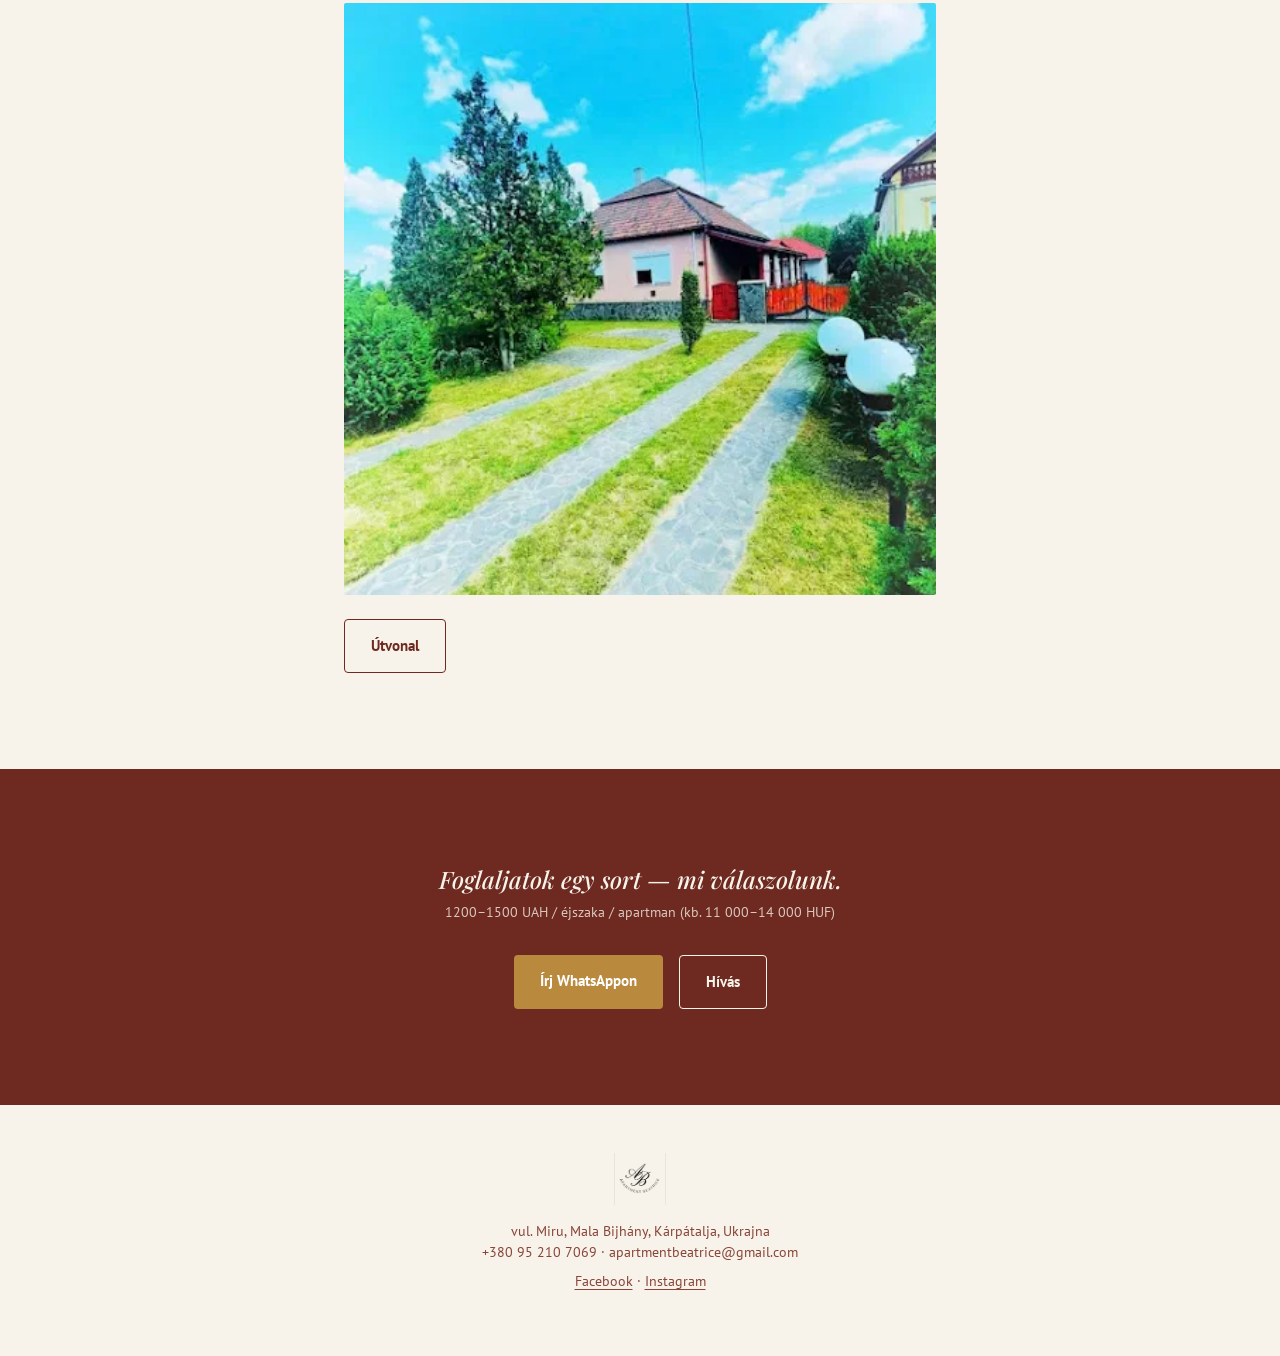
==== commit ad425545: "szöveg javítások" ====
--- a/index.html
+++ b/index.html
@@ -3,14 +3,14 @@
 <head>
   <meta charset="utf-8">
   <meta name="viewport" content="width=device-width, initial-scale=1">
-  <meta name="description" content="Apartment Beatrice — családi apartman Mala Bijhányban, a kosonyi termálfürdők közelében. Nyugodt, családias szállás Kárpátalján.">
+  <meta name="description" content="Apartment Beatrice — családi apartman Kis Bégányban, a kosonyi termálfürdők közelében. Nyugodt, családias szállás Kárpátalján.">
   <meta property="og:type" content="website">
-  <meta property="og:title" content="Apartment Beatrice — Mala Bijhány, Kárpátalja">
+  <meta property="og:title" content="Apartment Beatrice — Kis Bégány, Kárpátalja">
   <meta property="og:description" content="Családi apartman a kosonyi termálfürdők közelében. Írj WhatsAppon a szabad időpontokért.">
   <meta property="og:image" content="/assets/n3-1200.webp">
   <meta property="og:locale" content="hu_HU">
   <meta property="og:locale:alternate" content="uk_UA">
-  <title>Apartment Beatrice — Mala Bijhány, Kárpátalja</title>
+  <title>Apartment Beatrice — Kis Bégány, Kárpátalja</title>
 
   <link rel="preconnect" href="https://fonts.googleapis.com">
   <link rel="preconnect" href="https://fonts.gstatic.com" crossorigin>
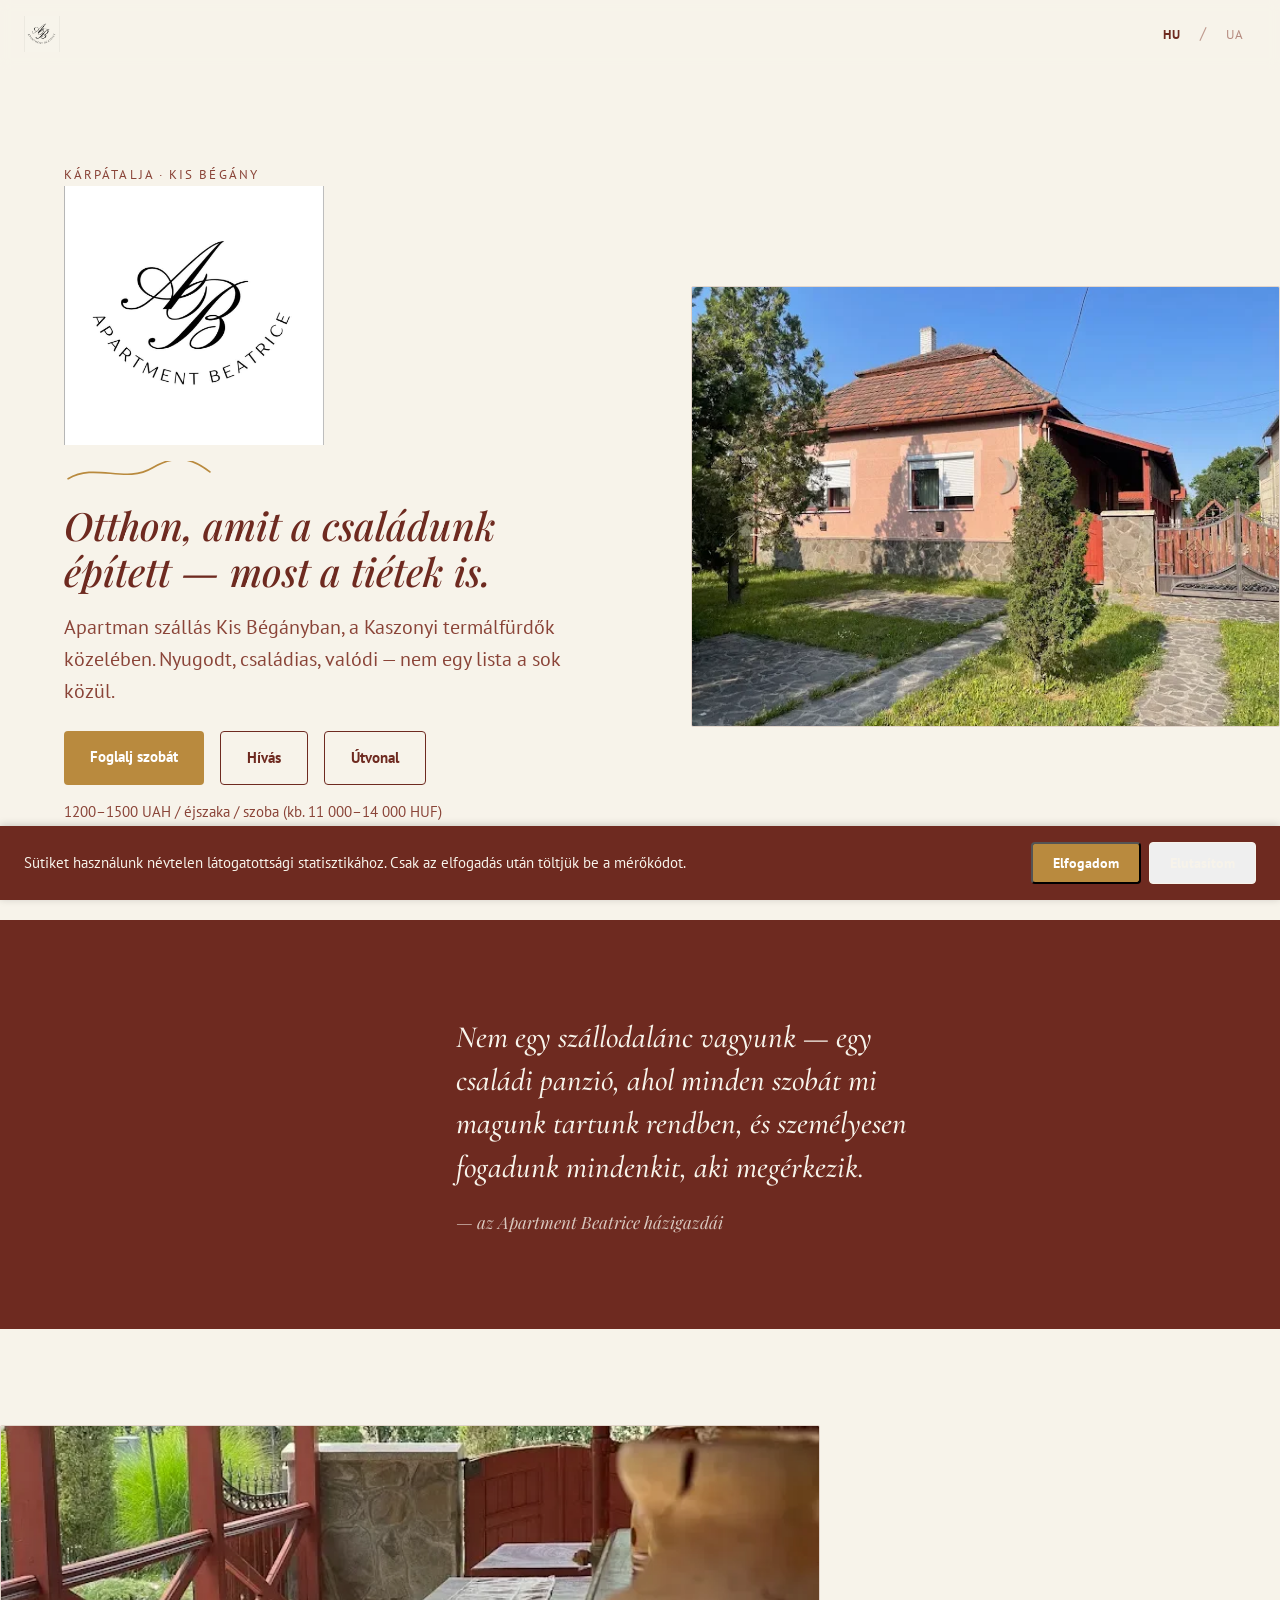
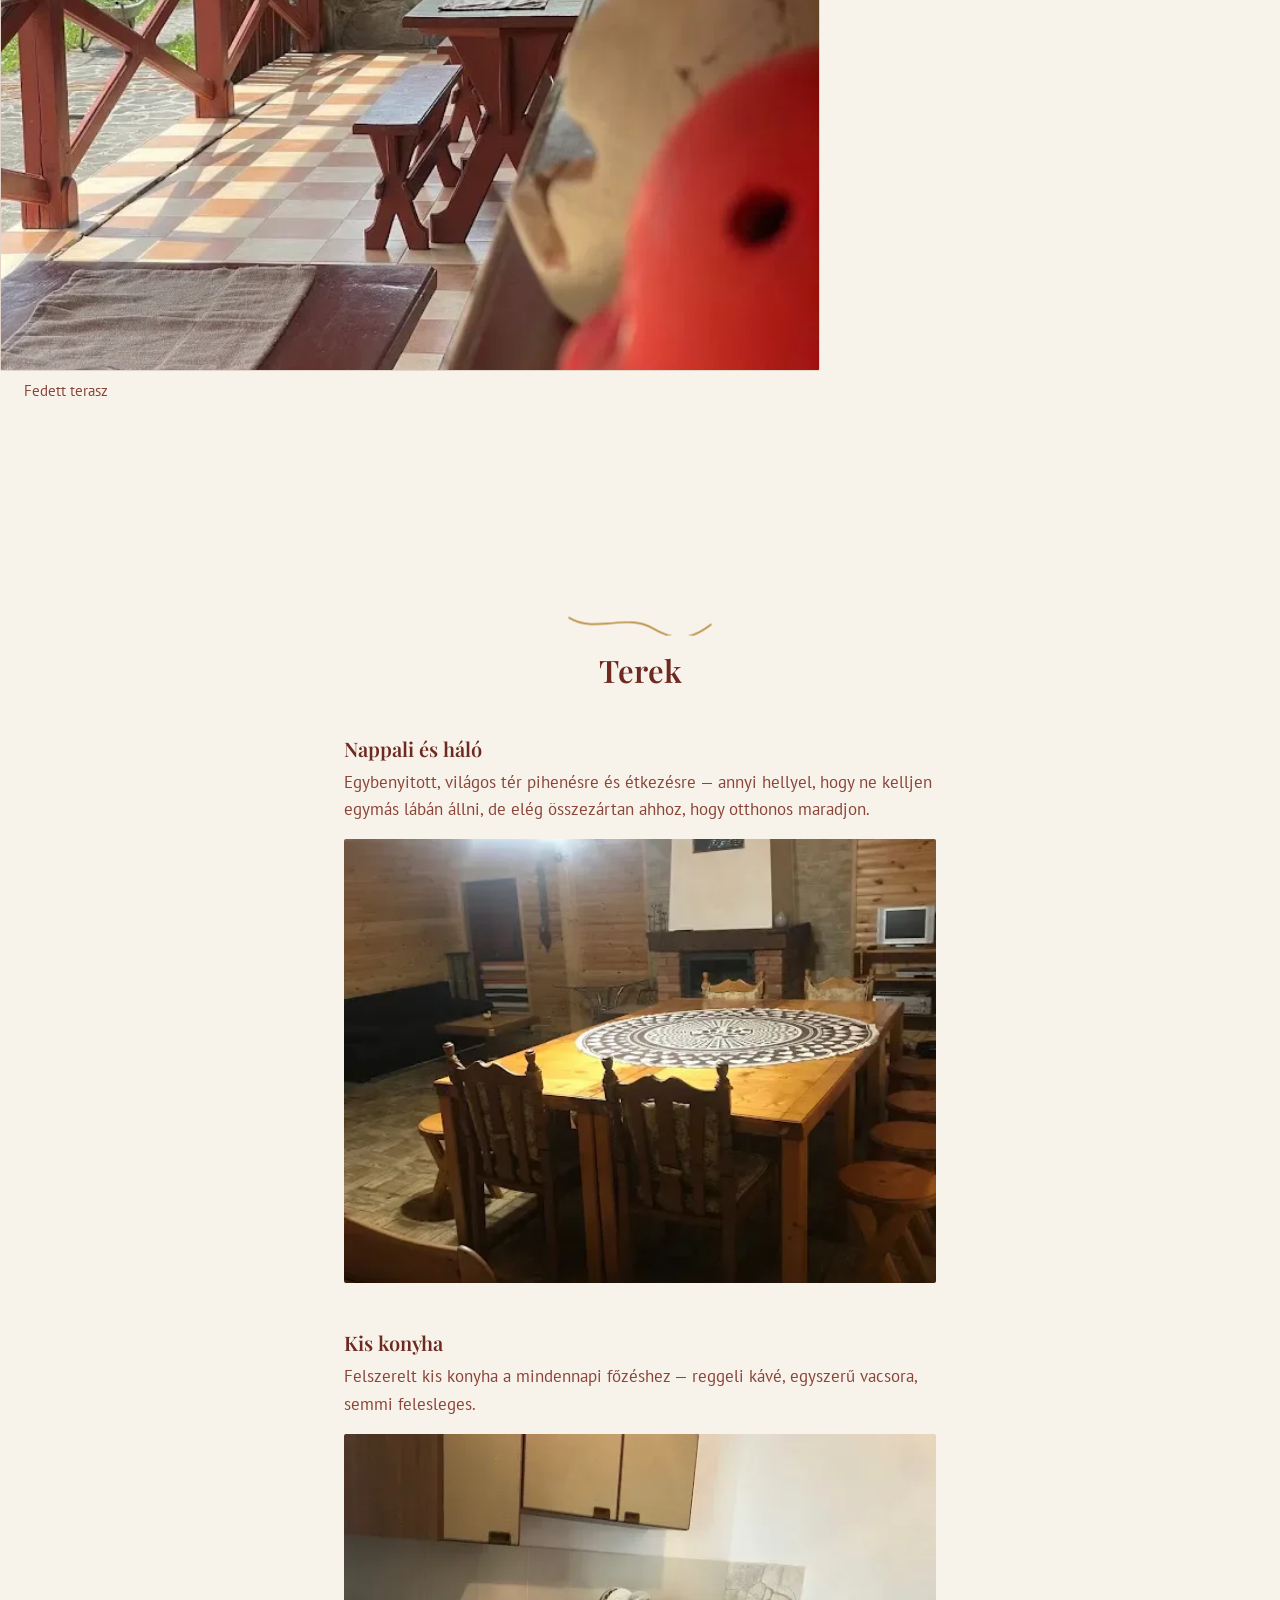
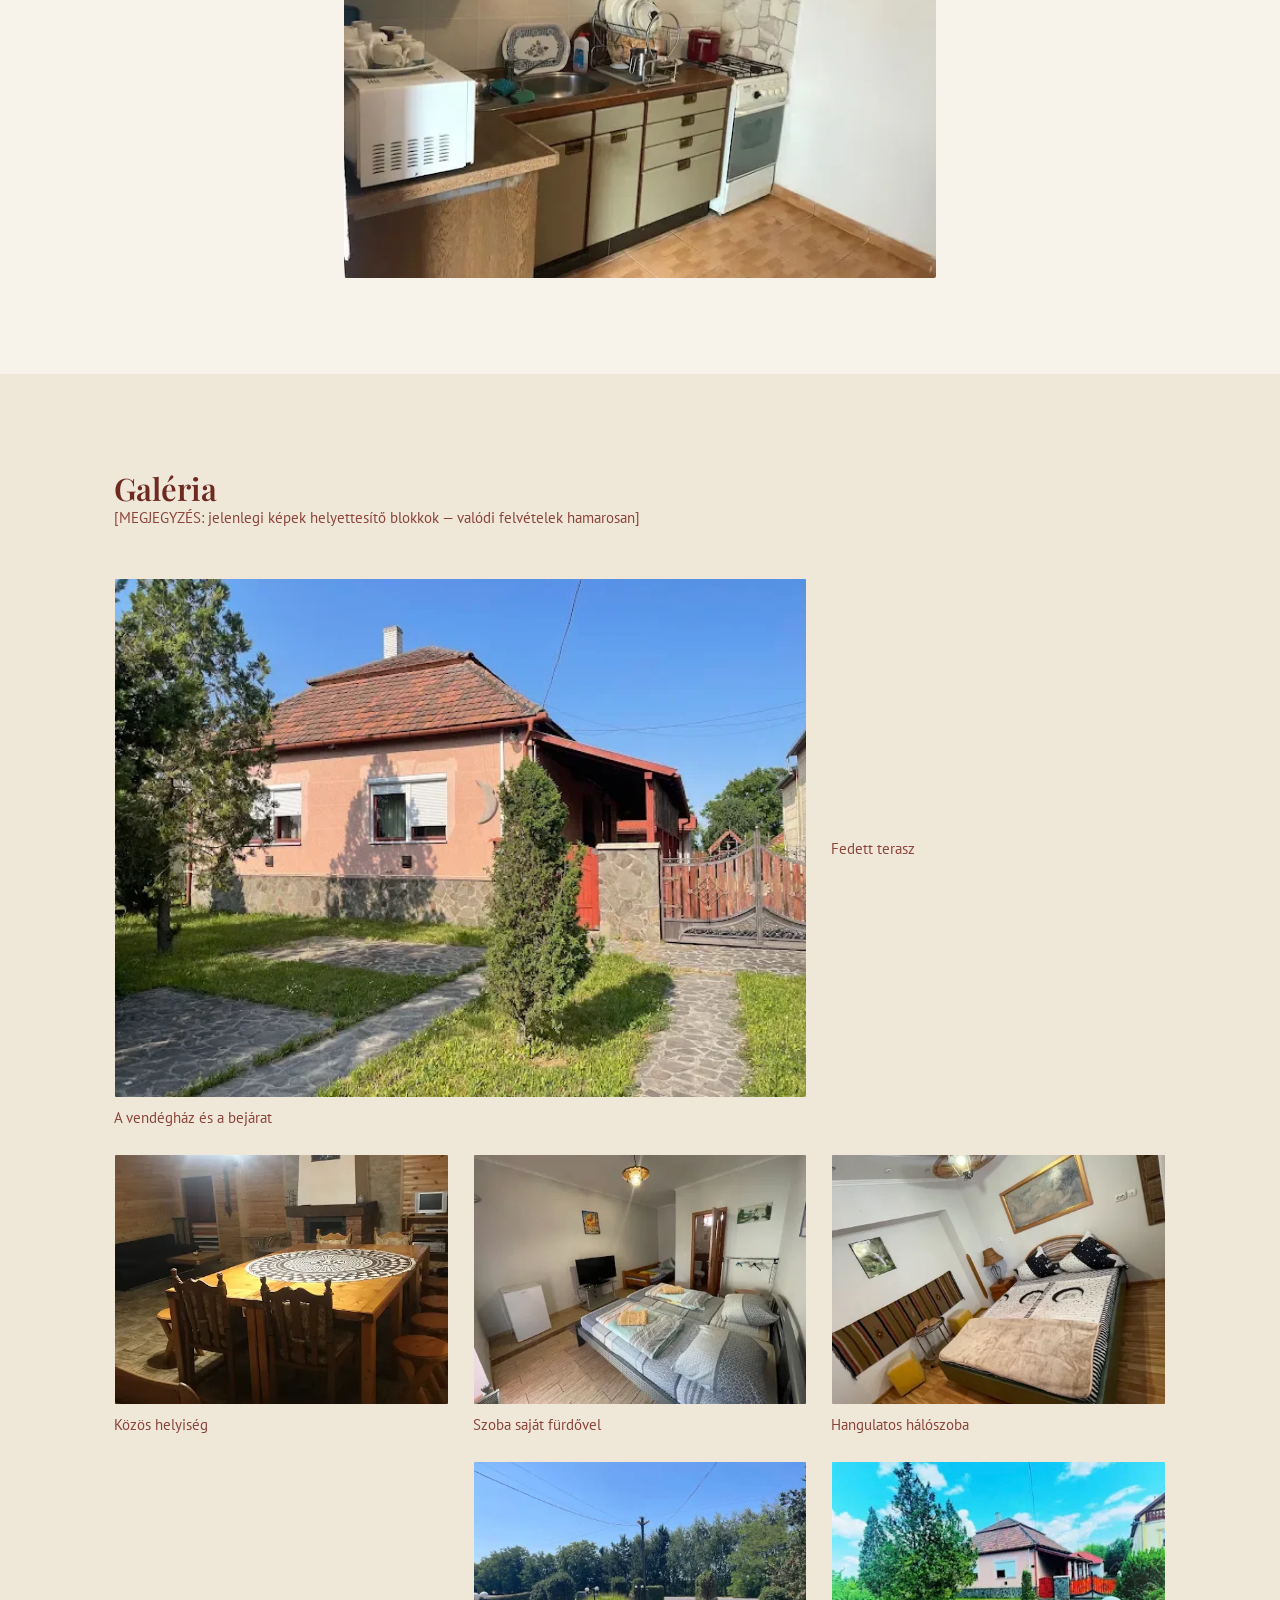
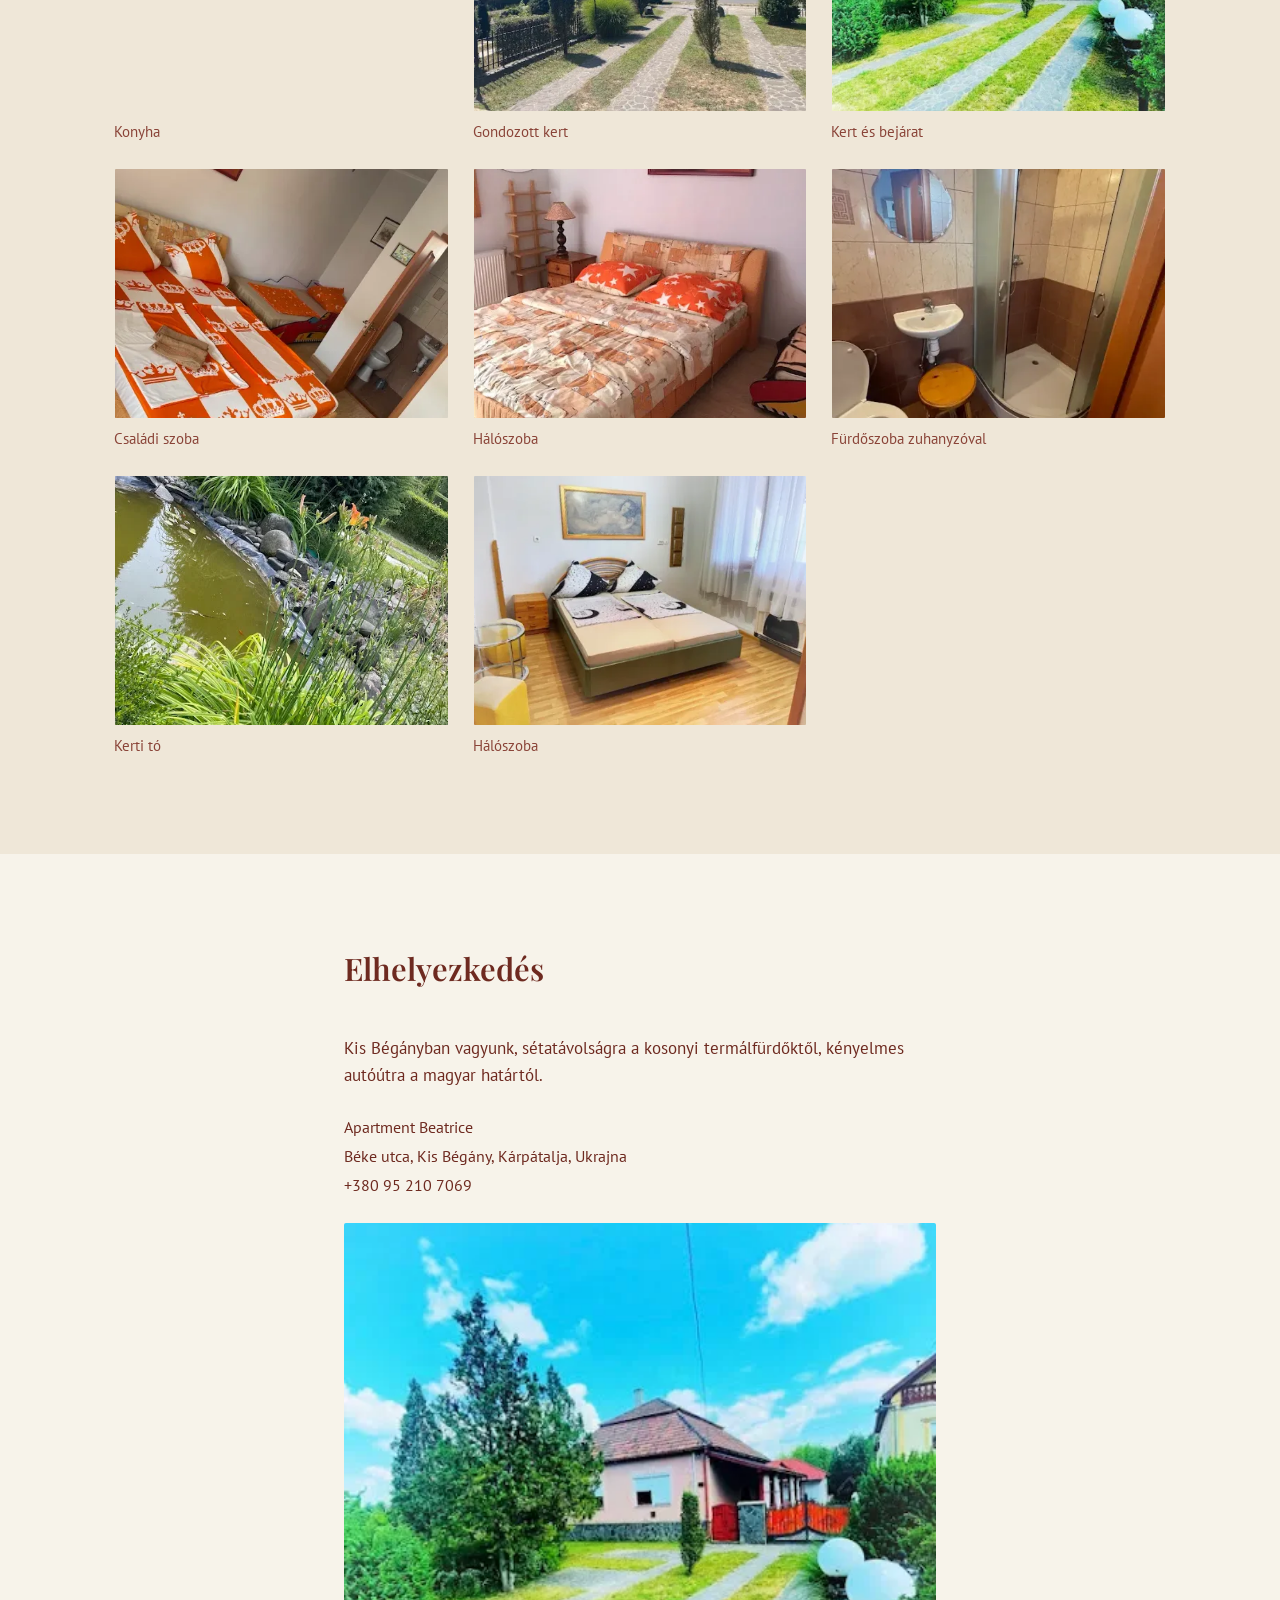
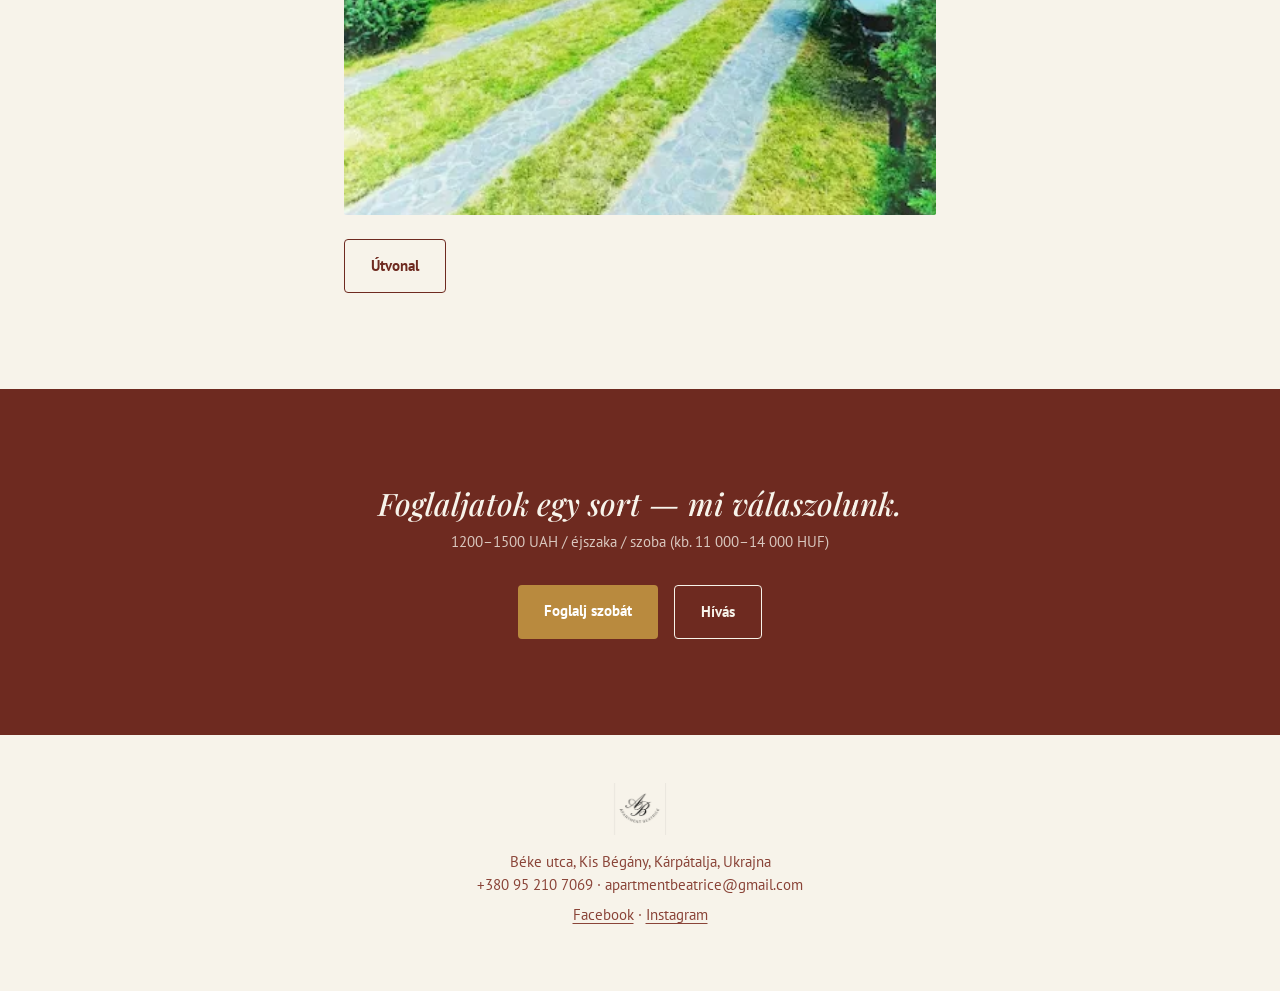
==== commit 03c16a94: "két opus 4.8 prompt" ====
--- a/index.html
+++ b/index.html
@@ -6,7 +6,7 @@
   <meta name="description" content="Apartment Beatrice — családi apartman Kis Bégányban, a kosonyi termálfürdők közelében. Nyugodt, családias szállás Kárpátalján.">
   <meta property="og:type" content="website">
   <meta property="og:title" content="Apartment Beatrice — Kis Bégány, Kárpátalja">
-  <meta property="og:description" content="Családi apartman a kosonyi termálfürdők közelében. Írj WhatsAppon a szabad időpontokért.">
+  <meta property="og:description" content="Családi apartman a kosonyi termálfürdők közelében. Foglalj szobát online a szabad időpontokra.">
   <meta property="og:image" content="/assets/n3-1200.webp">
   <meta property="og:locale" content="hu_HU">
   <meta property="og:locale:alternate" content="uk_UA">
@@ -18,6 +18,25 @@
 
   <!-- LCP hero image preload -->
   <link rel="preload" as="image" href="/assets/n3-1200.webp" imagesrcset="/assets/n3-480.webp 480w, /assets/n3-1200.webp 620w" imagesizes="(max-width:672px) 100vw, 640px" fetchpriority="high">
+
+  <!-- GDPR consent banner styles — scoped classes, no overlap with base.css tokens -->
+  <style>
+    .consent {
+      position: fixed; left: 0; right: 0; bottom: 0; z-index: 60;
+      display: flex; flex-wrap: wrap; align-items: center; gap: 12px;
+      padding: 16px 24px calc(16px + env(safe-area-inset-bottom, 0px));
+      background: #6E2A20; color: #F7F3EA;
+      font-family: "PT Sans", sans-serif; font-size: 0.9375rem; line-height: 1.5;
+      box-shadow: 0 -1px 8px rgba(0,0,0,0.18);
+    }
+    .consent[hidden] { display: none; }
+    .consent__text { margin: 0; flex: 1 1 260px; }
+    .consent__actions { display: flex; gap: 8px; flex: 0 0 auto; }
+    .consent .btn { padding: 10px 20px; font-size: 0.875rem; }
+    .consent .btn--ghost { border-color: #F7F3EA; color: #F7F3EA; }
+    /* keep the banner clear of the mobile sticky conversion bar */
+    @media (max-width: 719px) { .consent { bottom: 56px; } }
+  </style>
 
   <!-- base.css loads LAST — cascade order law C1 -->
   <link rel="stylesheet" href="base.css">
@@ -39,22 +58,24 @@
   <main>
 
   <!-- ===== HERO ===== -->
-  <section class="hero wrap">
-    <div class="eyebrow" data-i18n="heroEyebrow"></div>
-    <img class="hero__mark" src="/assets/logo.jpg" alt="Apartment Beatrice — AB monogram">
-    <svg class="swash" viewBox="0 0 220 36" aria-hidden="true">
-      <path d="M6 26 C 46 2, 90 34, 130 10 S 196 2, 214 16" fill="none" stroke-width="2.5" stroke-linecap="round"></path>
-    </svg>
-    <h1 class="hero__tagline" data-i18n="heroTagline"></h1>
-    <p class="hero__sub" data-i18n="heroSubcopy"></p>
-    <div class="cta-row">
-      <a class="btn btn--primary" data-link="wa" target="_blank" rel="noopener" data-i18n="ctaWhatsapp"></a>
-      <a class="btn btn--ghost" data-link="tel" data-i18n="ctaCall"></a>
-      <a class="btn btn--ghost" data-link="maps" target="_blank" rel="noopener" data-i18n="ctaMaps"></a>
-    </div>
-    <div class="meta hero__price" data-i18n="priceLine"></div>
+  <section class="hero">
+    <div class="hero__text">
+      <div class="eyebrow" data-i18n="heroEyebrow"></div>
+      <img class="hero__mark" src="/assets/logo.jpg" alt="Apartment Beatrice — AB monogram">
+      <svg class="swash" viewBox="0 0 220 36" aria-hidden="true">
+        <path d="M6 26 C 46 2, 90 34, 130 10 S 196 2, 214 16" fill="none" stroke-width="2.5" stroke-linecap="round"></path>
+      </svg>
+      <h1 class="hero__tagline" data-i18n="heroTagline"></h1>
+      <p class="hero__sub" data-i18n="heroSubcopy"></p>
+      <div class="cta-row">
+        <a class="btn btn--primary" href="/foglalas/" data-i18n="ctaBookRoom"></a>
+        <a class="btn btn--ghost" data-link="tel" data-i18n="ctaCall"></a>
+        <a class="btn btn--ghost" data-link="maps" target="_blank" rel="noopener" data-i18n="ctaMaps"></a>
+      </div>
+      <div class="meta hero__price" data-i18n="priceLine"></div>
+    </div>
     <figure class="hero__figure">
-      <img class="hero__photo" src="/assets/n3-1200.webp" srcset="/assets/n3-480.webp 480w, /assets/n3-1200.webp 620w" sizes="(max-width:672px) 100vw, 640px" width="620" height="465" fetchpriority="high" decoding="async" data-alt="cap3" alt="A vendégház és a bejárat">
+      <img class="hero__photo" src="/assets/n3-1200.webp" srcset="/assets/n3-480.webp 480w, /assets/n3-1200.webp 620w" sizes="(min-width:900px) 800px, (max-width:672px) 100vw, 640px" width="620" height="465" fetchpriority="high" decoding="async" data-alt="cap3" alt="A vendégház és a bejárat">
     </figure>
   </section>
 
@@ -102,62 +123,88 @@
 
   <!-- ===== GALLERY ===== -->
   <section class="band band--alt">
-    <div class="wrap">
+    <div class="wrap gallery-wrap">
       <div class="section-head reveal" style="text-align:left">
         <h2 data-i18n="galleryTitle"></h2>
         <p class="meta" data-i18n="galleryNote"></p>
       </div>
       <div class="gallery">
         <figure class="gallery__item gallery__item--wide">
-          <img src="/assets/n3-1200.webp" srcset="/assets/n3-480.webp 480w, /assets/n3-1200.webp 620w" sizes="(max-width:672px) 92vw, 620px" width="620" height="465" loading="lazy" decoding="async" data-alt="cap3" alt="A vendégház és a bejárat">
+          <button type="button" class="gallery__btn" data-lb-index="0" aria-label="Nagyítás / Збільшити">
+            <img src="/assets/n3-1200.webp" srcset="/assets/n3-480.webp 480w, /assets/n3-1200.webp 620w" sizes="(max-width:672px) 92vw, 620px" width="620" height="465" loading="lazy" decoding="async" data-alt="cap3" alt="A vendégház és a bejárat">
+          </button>
           <figcaption class="gallery__cap" data-i18n="cap3"></figcaption>
         </figure>
         <figure class="gallery__item">
-          <img src="/assets/n4-1200.webp" srcset="/assets/n4-480.webp 480w, /assets/n4-1200.webp 698w" sizes="(max-width:672px) 45vw, 300px" width="698" height="931" loading="lazy" decoding="async" data-alt="cap4" alt="Fedett terasz">
+          <button type="button" class="gallery__btn" data-lb-index="1" aria-label="Nagyítás / Збільшити">
+            <img src="/assets/n4-1200.webp" srcset="/assets/n4-480.webp 480w, /assets/n4-1200.webp 698w" sizes="(max-width:672px) 45vw, 300px" width="698" height="931" loading="lazy" decoding="async" data-alt="cap4" alt="Fedett terasz">
+          </button>
           <figcaption class="gallery__cap" data-i18n="cap4"></figcaption>
         </figure>
         <figure class="gallery__item">
-          <img src="/assets/n5-1200.webp" srcset="/assets/n5-480.webp 480w, /assets/n5-1200.webp 524w" sizes="(max-width:672px) 45vw, 300px" width="524" height="699" loading="lazy" decoding="async" data-alt="cap5" alt="Közös helyiség">
+          <button type="button" class="gallery__btn" data-lb-index="2" aria-label="Nagyítás / Збільшити">
+            <img src="/assets/n5-1200.webp" srcset="/assets/n5-480.webp 480w, /assets/n5-1200.webp 524w" sizes="(max-width:672px) 45vw, 300px" width="524" height="699" loading="lazy" decoding="async" data-alt="cap5" alt="Közös helyiség">
+          </button>
           <figcaption class="gallery__cap" data-i18n="cap5"></figcaption>
         </figure>
         <figure class="gallery__item">
-          <img src="/assets/n8-1200.webp" srcset="/assets/n8-480.webp 480w, /assets/n8-1200.webp 532w" sizes="(max-width:672px) 45vw, 300px" width="532" height="399" loading="lazy" decoding="async" data-alt="cap8" alt="Szoba saját fürdővel">
+          <button type="button" class="gallery__btn" data-lb-index="3" aria-label="Nagyítás / Збільшити">
+            <img src="/assets/n8-1200.webp" srcset="/assets/n8-480.webp 480w, /assets/n8-1200.webp 532w" sizes="(max-width:672px) 45vw, 300px" width="532" height="399" loading="lazy" decoding="async" data-alt="cap8" alt="Szoba saját fürdővel">
+          </button>
           <figcaption class="gallery__cap" data-i18n="cap8"></figcaption>
         </figure>
         <figure class="gallery__item">
-          <img src="/assets/n2-1200.webp" srcset="/assets/n2-480.webp 480w, /assets/n2-1200.webp 698w" sizes="(max-width:672px) 45vw, 300px" width="698" height="931" loading="lazy" decoding="async" data-alt="cap2" alt="Hangulatos hálószoba">
+          <button type="button" class="gallery__btn" data-lb-index="4" aria-label="Nagyítás / Збільшити">
+            <img src="/assets/n2-1200.webp" srcset="/assets/n2-480.webp 480w, /assets/n2-1200.webp 698w" sizes="(max-width:672px) 45vw, 300px" width="698" height="931" loading="lazy" decoding="async" data-alt="cap2" alt="Hangulatos hálószoba">
+          </button>
           <figcaption class="gallery__cap" data-i18n="cap2"></figcaption>
         </figure>
         <figure class="gallery__item">
-          <img src="/assets/n6-1200.webp" srcset="/assets/n6-480.webp 480w, /assets/n6-1200.webp 625w" sizes="(max-width:672px) 45vw, 300px" width="625" height="465" loading="lazy" decoding="async" data-alt="cap6" alt="Konyha">
+          <button type="button" class="gallery__btn" data-lb-index="5" aria-label="Nagyítás / Збільшити">
+            <img src="/assets/n6-1200.webp" srcset="/assets/n6-480.webp 480w, /assets/n6-1200.webp 625w" sizes="(max-width:672px) 45vw, 300px" width="625" height="465" loading="lazy" decoding="async" data-alt="cap6" alt="Konyha">
+          </button>
           <figcaption class="gallery__cap" data-i18n="cap6"></figcaption>
         </figure>
         <figure class="gallery__item">
-          <img src="/assets/n7-1200.webp" srcset="/assets/n7-480.webp 480w, /assets/n7-1200.webp 532w" sizes="(max-width:672px) 45vw, 300px" width="532" height="399" loading="lazy" decoding="async" data-alt="cap7" alt="Gondozott kert">
+          <button type="button" class="gallery__btn" data-lb-index="6" aria-label="Nagyítás / Збільшити">
+            <img src="/assets/n7-1200.webp" srcset="/assets/n7-480.webp 480w, /assets/n7-1200.webp 532w" sizes="(max-width:672px) 45vw, 300px" width="532" height="399" loading="lazy" decoding="async" data-alt="cap7" alt="Gondozott kert">
+          </button>
           <figcaption class="gallery__cap" data-i18n="cap7"></figcaption>
         </figure>
         <figure class="gallery__item">
-          <img src="/assets/n1-1200.webp" srcset="/assets/n1-1200.webp 419w" sizes="(max-width:672px) 45vw, 300px" width="419" height="465" loading="lazy" decoding="async" data-alt="cap1" alt="Kert és bejárat">
+          <button type="button" class="gallery__btn" data-lb-index="7" aria-label="Nagyítás / Збільшити">
+            <img src="/assets/n1-1200.webp" srcset="/assets/n1-1200.webp 419w" sizes="(max-width:672px) 45vw, 300px" width="419" height="465" loading="lazy" decoding="async" data-alt="cap1" alt="Kert és bejárat">
+          </button>
           <figcaption class="gallery__cap" data-i18n="cap1"></figcaption>
         </figure>
         <figure class="gallery__item">
-          <img src="/assets/n9-1200.webp" srcset="/assets/n9-480.webp 480w, /assets/n9-1200.webp 698w" sizes="(max-width:672px) 45vw, 300px" width="698" height="931" loading="lazy" decoding="async" data-alt="cap9" alt="Családi szoba">
+          <button type="button" class="gallery__btn" data-lb-index="8" aria-label="Nagyítás / Збільшити">
+            <img src="/assets/n9-1200.webp" srcset="/assets/n9-480.webp 480w, /assets/n9-1200.webp 698w" sizes="(max-width:672px) 45vw, 300px" width="698" height="931" loading="lazy" decoding="async" data-alt="cap9" alt="Családi szoba">
+          </button>
           <figcaption class="gallery__cap" data-i18n="cap9"></figcaption>
         </figure>
         <figure class="gallery__item">
-          <img src="/assets/h1-1200.webp" srcset="/assets/h1-1200.webp 465w" sizes="(max-width:672px) 45vw, 300px" width="465" height="465" loading="lazy" decoding="async" data-alt="caph1" alt="Hálószoba">
+          <button type="button" class="gallery__btn" data-lb-index="9" aria-label="Nagyítás / Збільшити">
+            <img src="/assets/h1-1200.webp" srcset="/assets/h1-1200.webp 465w" sizes="(max-width:672px) 45vw, 300px" width="465" height="465" loading="lazy" decoding="async" data-alt="caph1" alt="Hálószoba">
+          </button>
           <figcaption class="gallery__cap" data-i18n="caph1"></figcaption>
         </figure>
         <figure class="gallery__item">
-          <img src="/assets/h2-1200.webp" srcset="/assets/h2-480.webp 480w, /assets/h2-1200.webp 524w" sizes="(max-width:672px) 45vw, 300px" width="524" height="699" loading="lazy" decoding="async" data-alt="caph2" alt="Fürdőszoba zuhanyzóval">
+          <button type="button" class="gallery__btn" data-lb-index="10" aria-label="Nagyítás / Збільшити">
+            <img src="/assets/h2-1200.webp" srcset="/assets/h2-480.webp 480w, /assets/h2-1200.webp 524w" sizes="(max-width:672px) 45vw, 300px" width="524" height="699" loading="lazy" decoding="async" data-alt="caph2" alt="Fürdőszoba zuhanyzóval">
+          </button>
           <figcaption class="gallery__cap" data-i18n="caph2"></figcaption>
         </figure>
         <figure class="gallery__item">
-          <img src="/assets/h3-1200.webp" srcset="/assets/h3-1200.webp 418w" sizes="(max-width:672px) 45vw, 300px" width="418" height="558" loading="lazy" decoding="async" data-alt="caph3" alt="Kerti tó">
+          <button type="button" class="gallery__btn" data-lb-index="11" aria-label="Nagyítás / Збільшити">
+            <img src="/assets/h3-1200.webp" srcset="/assets/h3-1200.webp 418w" sizes="(max-width:672px) 45vw, 300px" width="418" height="558" loading="lazy" decoding="async" data-alt="caph3" alt="Kerti tó">
+          </button>
           <figcaption class="gallery__cap" data-i18n="caph3"></figcaption>
         </figure>
         <figure class="gallery__item">
-          <img src="/assets/h4-1200.webp" srcset="/assets/h4-480.webp 480w, /assets/h4-1200.webp 539w" sizes="(max-width:672px) 45vw, 300px" width="539" height="399" loading="lazy" decoding="async" data-alt="caph4" alt="Hálószoba">
+          <button type="button" class="gallery__btn" data-lb-index="12" aria-label="Nagyítás / Збільшити">
+            <img src="/assets/h4-1200.webp" srcset="/assets/h4-480.webp 480w, /assets/h4-1200.webp 539w" sizes="(max-width:672px) 45vw, 300px" width="539" height="399" loading="lazy" decoding="async" data-alt="caph4" alt="Hálószoba">
+          </button>
           <figcaption class="gallery__cap" data-i18n="caph4"></figcaption>
         </figure>
       </div>
@@ -189,7 +236,7 @@
       <h2 data-i18n="bookingTitle"></h2>
       <p class="meta" data-i18n="priceLine"></p>
       <div class="cta-row">
-        <a class="btn btn--primary" data-link="wa" target="_blank" rel="noopener" data-i18n="ctaWhatsapp"></a>
+        <a class="btn btn--primary" href="/foglalas/" data-i18n="ctaBookRoom"></a>
         <a class="btn btn--ghost" data-link="tel" data-i18n="ctaCall"></a>
       </div>
     </div>
@@ -213,9 +260,35 @@
 
   <!-- ===== STICKY MOBILE CONVERSION BAR ===== -->
   <nav class="stickybar" aria-label="Foglalás / Бронювання">
-    <a class="btn btn--primary" data-link="wa" target="_blank" rel="noopener" data-i18n="ctaWhatsapp"></a>
+    <a class="btn btn--primary" href="/foglalas/" data-i18n="ctaBookRoom"></a>
     <a class="btn btn--ghost" data-link="tel" data-i18n="ctaCall"></a>
   </nav>
+
+  <!-- ===== LIGHTBOX (native <dialog>) ===== -->
+  <dialog class="lightbox" aria-label="Galéria / Галерея">
+    <button type="button" class="lightbox__close" data-lb="close" aria-label="Bezárás / Закрити">
+      <svg viewBox="0 0 24 24" width="24" height="24" aria-hidden="true"><path d="M6 6 L18 18 M18 6 L6 18" fill="none" stroke="currentColor" stroke-width="2" stroke-linecap="round"></path></svg>
+    </button>
+    <button type="button" class="lightbox__nav lightbox__prev" data-lb="prev" aria-label="Előző / Попереднє">
+      <svg viewBox="0 0 24 24" width="28" height="28" aria-hidden="true"><path d="M15 5 L8 12 L15 19" fill="none" stroke="currentColor" stroke-width="2" stroke-linecap="round" stroke-linejoin="round"></path></svg>
+    </button>
+    <figure class="lightbox__figure">
+      <img class="lightbox__img" alt="">
+      <figcaption class="lightbox__cap"></figcaption>
+    </figure>
+    <button type="button" class="lightbox__nav lightbox__next" data-lb="next" aria-label="Következő / Наступне">
+      <svg viewBox="0 0 24 24" width="28" height="28" aria-hidden="true"><path d="M9 5 L16 12 L9 19" fill="none" stroke="currentColor" stroke-width="2" stroke-linecap="round" stroke-linejoin="round"></path></svg>
+    </button>
+  </dialog>
+
+  <!-- ===== GDPR COOKIE CONSENT ===== -->
+  <div class="consent" role="dialog" aria-live="polite" aria-label="Süti hozzájárulás / Згода на файли cookie" hidden>
+    <p class="consent__text"></p>
+    <div class="consent__actions">
+      <button type="button" class="btn btn--primary consent__accept"></button>
+      <button type="button" class="btn btn--ghost consent__decline"></button>
+    </div>
+  </div>
 
   <!-- ===== SCROLL TO TOP ===== -->
   <button class="totop" type="button" aria-label="Vissza a tetejére / Нагору" hidden>
@@ -225,5 +298,6 @@
   </button>
 
   <script src="app.js"></script>
+  <script src="consent.js"></script>
 </body>
 </html>
--- a/base.css
+++ b/base.css
@@ -36,7 +36,7 @@
   background: var(--c-ground);
   color: var(--c-ink);
   font-family: "PT Sans", sans-serif;
-  font-size: 1rem;
+  font-size: 1.0625rem; /* 17px — doctrine body 17–18px */
   line-height: 1.6;
   overflow-x: hidden;
 }
@@ -49,9 +49,10 @@
   line-height: 1.15;
   margin: 0;
 }
-h1 { font-size: 2.25rem; font-weight: 700; }
-h2 { font-size: 1.5rem; font-weight: 600; line-height: 1.2; }
-h3 { font-size: 1.375rem; font-weight: 600; line-height: 1.2; }
+/* modular scale 1.25: 20→25→31→39px, clamp() for smooth desktop bump */
+h1 { font-size: clamp(1.9375rem, 1.5rem + 2vw, 2.4375rem); font-weight: 700; } /* 31→39 */
+h2 { font-size: clamp(1.5625rem, 1.3rem + 1.1vw, 1.9375rem); font-weight: 600; line-height: 1.2; } /* 25→31 */
+h3 { font-size: 1.25rem; font-weight: 600; line-height: 1.2; } /* 20 */
 
 .wrap {
   max-width: 640px;
@@ -71,7 +72,7 @@
   text-transform: uppercase;
   color: var(--c-ink-soft);
 }
-.meta { font-size: 0.875rem; line-height: 1.5; color: var(--c-ink-soft); }
+.meta { font-size: 0.9375rem; line-height: 1.5; color: var(--c-ink-soft); } /* 15px */
 p { margin: 0 0 var(--sp-2); }
 
 /* ---- header ---- */
@@ -106,17 +107,20 @@
 .lang__sep { color: var(--c-ink-soft); opacity: 0.5; }
 
 /* ---- hero ---- */
-.hero { text-align: center; padding-top: var(--sp-8); padding-bottom: var(--sp-8); }
+.hero { padding: var(--sp-8) 0; }
+/* mobile: reproduce the old .wrap constraint on each child (stacked, centered) */
+.hero__text { max-width: 640px; margin: 0 auto; padding: 0 var(--sp-3); text-align: center; }
+.hero__figure { max-width: 640px; margin: var(--sp-3) auto 0; padding: 0 var(--sp-3); }
 .hero__mark { width: min(260px, 62vw); height: auto; margin: var(--sp-3) auto var(--sp-2); mix-blend-mode: multiply; }
 .hero__tagline {
   font-family: "Playfair Display", serif;
   font-style: italic;
   font-weight: 500; /* loaded italic cut is 500-only; h1 default 700 would synth-bold it */
-  font-size: 1.75rem;
-  line-height: 1.25;
+  font-size: clamp(1.9375rem, 1.5rem + 2vw, 2.4375rem); /* 31→39, matches h1 scale */
+  line-height: 1.2;
   margin: var(--sp-2) 0;
 }
-.hero__sub { color: var(--c-ink-soft); }
+.hero__sub { color: var(--c-ink-soft); font-size: 1.25rem; } /* 20px */
 .hero__price { margin-top: var(--sp-2); }
 
 /* swash divider (extracted from logo calligraphy) */
@@ -149,7 +153,7 @@
   font-family: "Cormorant Garamond", "Playfair Display", serif;
   font-style: italic;
   font-weight: 500;
-  font-size: 1.625rem;
+  font-size: clamp(1.625rem, 1.4rem + 1vw, 1.9375rem); /* up to 31 on desktop */
   line-height: 1.4;
   margin-bottom: var(--sp-3);
 }
@@ -189,7 +193,7 @@
 .band--alt .ph__label { background: var(--c-ground-alt); }
 
 /* ---- real photos: CSS aspect-ratio reserves space => no CLS ---- */
-.hero__figure, .feature__figure { margin: var(--sp-3) 0 0; }
+.feature__figure { margin: var(--sp-3) 0 0; }
 .hero__photo, .feature__photo, .room__photo, .map__photo {
   width: 100%; height: auto; display: block;
   object-fit: cover; border-radius: var(--r-sm);
@@ -199,7 +203,7 @@
 .room__photo { aspect-ratio: 4 / 3; margin-top: var(--sp-2); }
 .map__photo { aspect-ratio: 1 / 1; margin: var(--sp-3) 0; }
 .feature__cap { margin-top: var(--sp-1); }
-.feature__cap, .gallery__cap { font-family: "PT Sans", sans-serif; font-size: 0.8125rem; color: var(--c-ink-soft); }
+.feature__cap, .gallery__cap { font-family: "PT Sans", sans-serif; font-size: 0.9375rem; color: var(--c-ink-soft); } /* 15px */
 
 .gallery { display: grid; grid-template-columns: 1fr 1fr; gap: var(--sp-2); margin-top: var(--sp-3); }
 .gallery__item { margin: 0; }
@@ -211,7 +215,7 @@
 .gallery__cap { margin-top: var(--sp-1); }
 
 /* ---- location ---- */
-.nap { font-size: 0.9375rem; line-height: 1.8; margin: var(--sp-3) 0; }
+.nap { font-size: 1rem; line-height: 1.8; margin: var(--sp-3) 0; } /* 16px */
 
 /* ---- booking strip ---- */
 .booking { text-align: center; }
@@ -274,9 +278,111 @@
   .reveal { opacity: 1; transform: none; transition: none; }
 }
 
-/* ---- desktop: keep single column, hide mobile sticky bar (booking strip covers it) ---- */
+/* ---- desktop: hide mobile sticky bar (booking strip covers it) ---- */
 @media (min-width: 720px) {
-  .hero__tagline { font-size: 2rem; }
   .stickybar { display: none; }
   .footer { padding-bottom: var(--sp-8); }
 }
+
+/* ===== desktop ≥900: asymmetric hero + feature breakout, wide gallery ===== */
+@media (min-width: 900px) {
+  /* hero → two-column, photo breaks out and bleeds to the right viewport edge */
+  .hero {
+    display: grid;
+    grid-template-columns: minmax(0, 1fr) min(800px, 46vw);
+    align-items: center;
+    gap: var(--sp-8);
+    padding: var(--sp-12) 0;
+    padding-left: max(var(--sp-6), calc((100vw - 1200px) / 2 + var(--sp-3)));
+  }
+  .hero__text { text-align: left; max-width: 520px; margin: 0; padding: 0; }
+  .hero__mark { margin: 0 0 var(--sp-2); }
+  .hero .swash { margin-left: 0; margin-right: auto; }
+  .hero__text .cta-row { justify-content: flex-start; }
+  .hero__figure { max-width: none; margin: 0; padding: 0; }
+  .hero__photo {
+    aspect-ratio: 4 / 3;
+    max-height: 78vh;
+    border: 1px solid color-mix(in srgb, var(--c-ink) 15%, transparent);
+  }
+
+  /* feature/terrace: break out of wrap, anchor to left edge, asymmetric right margin (DDR K9) */
+  .feature .wrap { max-width: none; margin: 0; padding: 0; }
+  .feature__figure { width: min(820px, 68vw); margin: 0; }
+  .feature__photo {
+    aspect-ratio: 3 / 2;
+    border: 1px solid color-mix(in srgb, var(--c-ink) 15%, transparent);
+  }
+  .feature__cap { padding-left: var(--sp-3); }
+
+  /* gallery: own wider container + 3-column grid */
+  .gallery-wrap { max-width: 1100px; }
+  .gallery { grid-template-columns: repeat(3, 1fr); gap: var(--sp-3); }
+  .gallery__item--wide { grid-column: span 2; }
+}
+
+/* ===== gallery button + hover (accent hairline + caption underline, no scale) ===== */
+.gallery__btn {
+  display: block; width: 100%; padding: 0; margin: 0;
+  border: 0; background: none; cursor: pointer;
+  border-radius: var(--r-sm);
+}
+.gallery__btn img { border: 1px solid transparent; } /* baseline: no layout shift on hover */
+@media (prefers-reduced-motion: no-preference) {
+  .gallery__btn img { transition: border-color 150ms ease; }
+}
+@media (hover: hover) {
+  .gallery__btn:hover img { border-color: var(--c-accent); }
+  .gallery__item:hover .gallery__cap { text-decoration: underline; text-underline-offset: 2px; }
+}
+.gallery__btn:focus-visible img { border-color: var(--c-accent); outline: none; }
+.gallery__btn:focus-visible + .gallery__cap { text-decoration: underline; text-underline-offset: 2px; }
+
+/* ===== lightbox (native <dialog>) ===== */
+.lightbox {
+  border: none; padding: 0; margin: auto;
+  width: min(1100px, 92vw); max-width: 92vw; max-height: 100vh;
+  background: transparent; color: var(--c-ground); overflow: visible;
+}
+.lightbox::backdrop { background: rgba(30, 12, 8, 0.88); }
+.lightbox__figure { margin: 0; }
+.lightbox__img {
+  display: block; width: 100%; height: auto; max-height: 82vh;
+  object-fit: contain; margin: 0 auto; background: var(--c-ink);
+  border-radius: var(--r-sm);
+}
+.lightbox__cap {
+  text-align: center; padding: var(--sp-2) var(--sp-2) 0;
+  font-family: "PT Sans", sans-serif; font-size: 0.9375rem; color: var(--c-ground);
+}
+.lightbox__close, .lightbox__nav {
+  position: fixed; z-index: 1;
+  width: 48px; height: 48px; border: none; border-radius: 50%; cursor: pointer;
+  background: color-mix(in srgb, var(--c-ink) 72%, transparent);
+  color: var(--c-ground);
+  display: flex; align-items: center; justify-content: center;
+}
+.lightbox__close { top: var(--sp-3); right: var(--sp-3); }
+.lightbox__prev { left: var(--sp-2); top: 50%; transform: translateY(-50%); }
+.lightbox__next { right: var(--sp-2); top: 50%; transform: translateY(-50%); }
+html.lb-open, body.lb-open { overflow: hidden; } /* scroll-lock only while open */
+@media (prefers-reduced-motion: no-preference) {
+  .lightbox[open] { animation: lb-fade 200ms ease; }
+  @keyframes lb-fade { from { opacity: 0; } to { opacity: 1; } }
+}
+
+/* ===== hero entrance: pure CSS, auto-plays on load; reduced-motion => no animation, stays visible ===== */
+@media (prefers-reduced-motion: no-preference) {
+  .hero__text { animation: hero-enter 700ms ease both; }
+  @keyframes hero-enter {
+    from { opacity: 0; transform: translateY(4px); }
+    to   { opacity: 1; transform: none; }
+  }
+}
+
+/* ===== header scroll border ===== */
+.header { border-bottom: 1px solid transparent; }
+.header.is-scrolled { border-bottom-color: color-mix(in srgb, var(--c-ink) 12%, transparent); }
+@media (prefers-reduced-motion: no-preference) {
+  .header { transition: border-color 200ms ease; }
+}
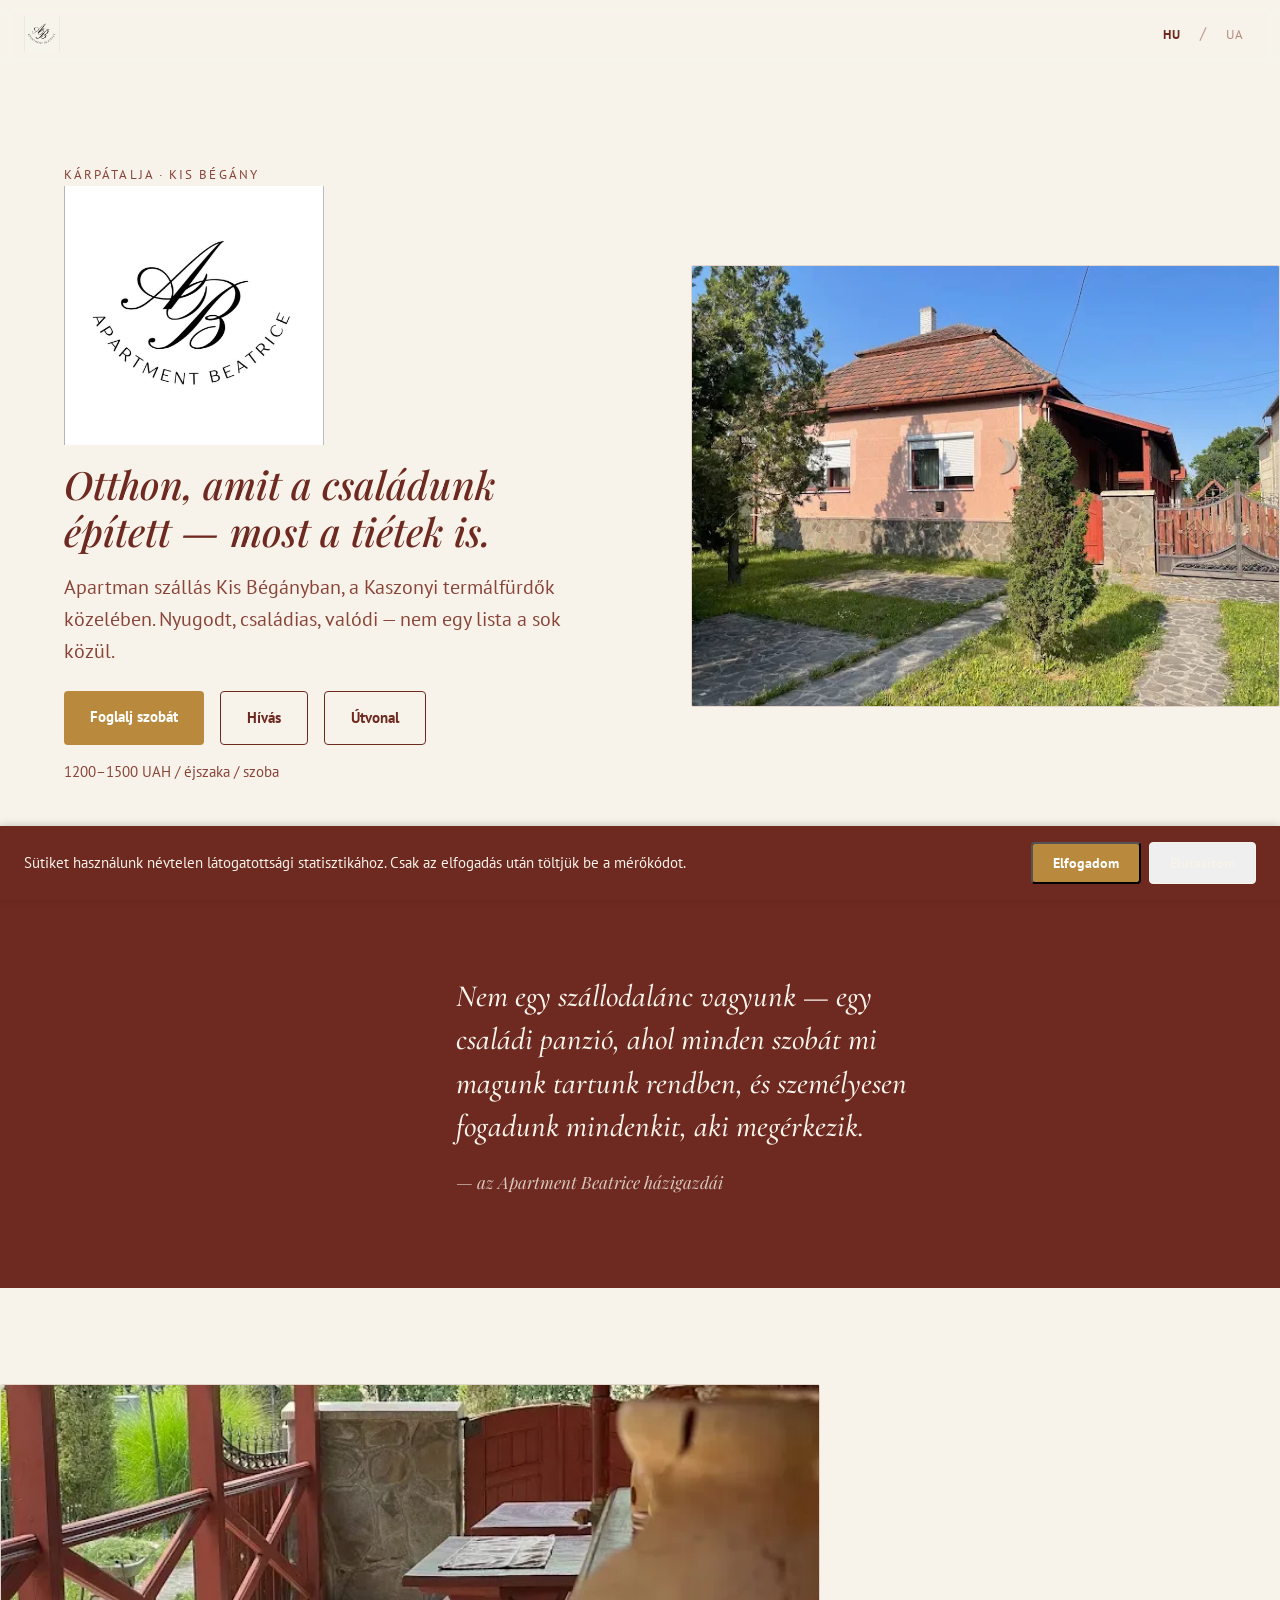
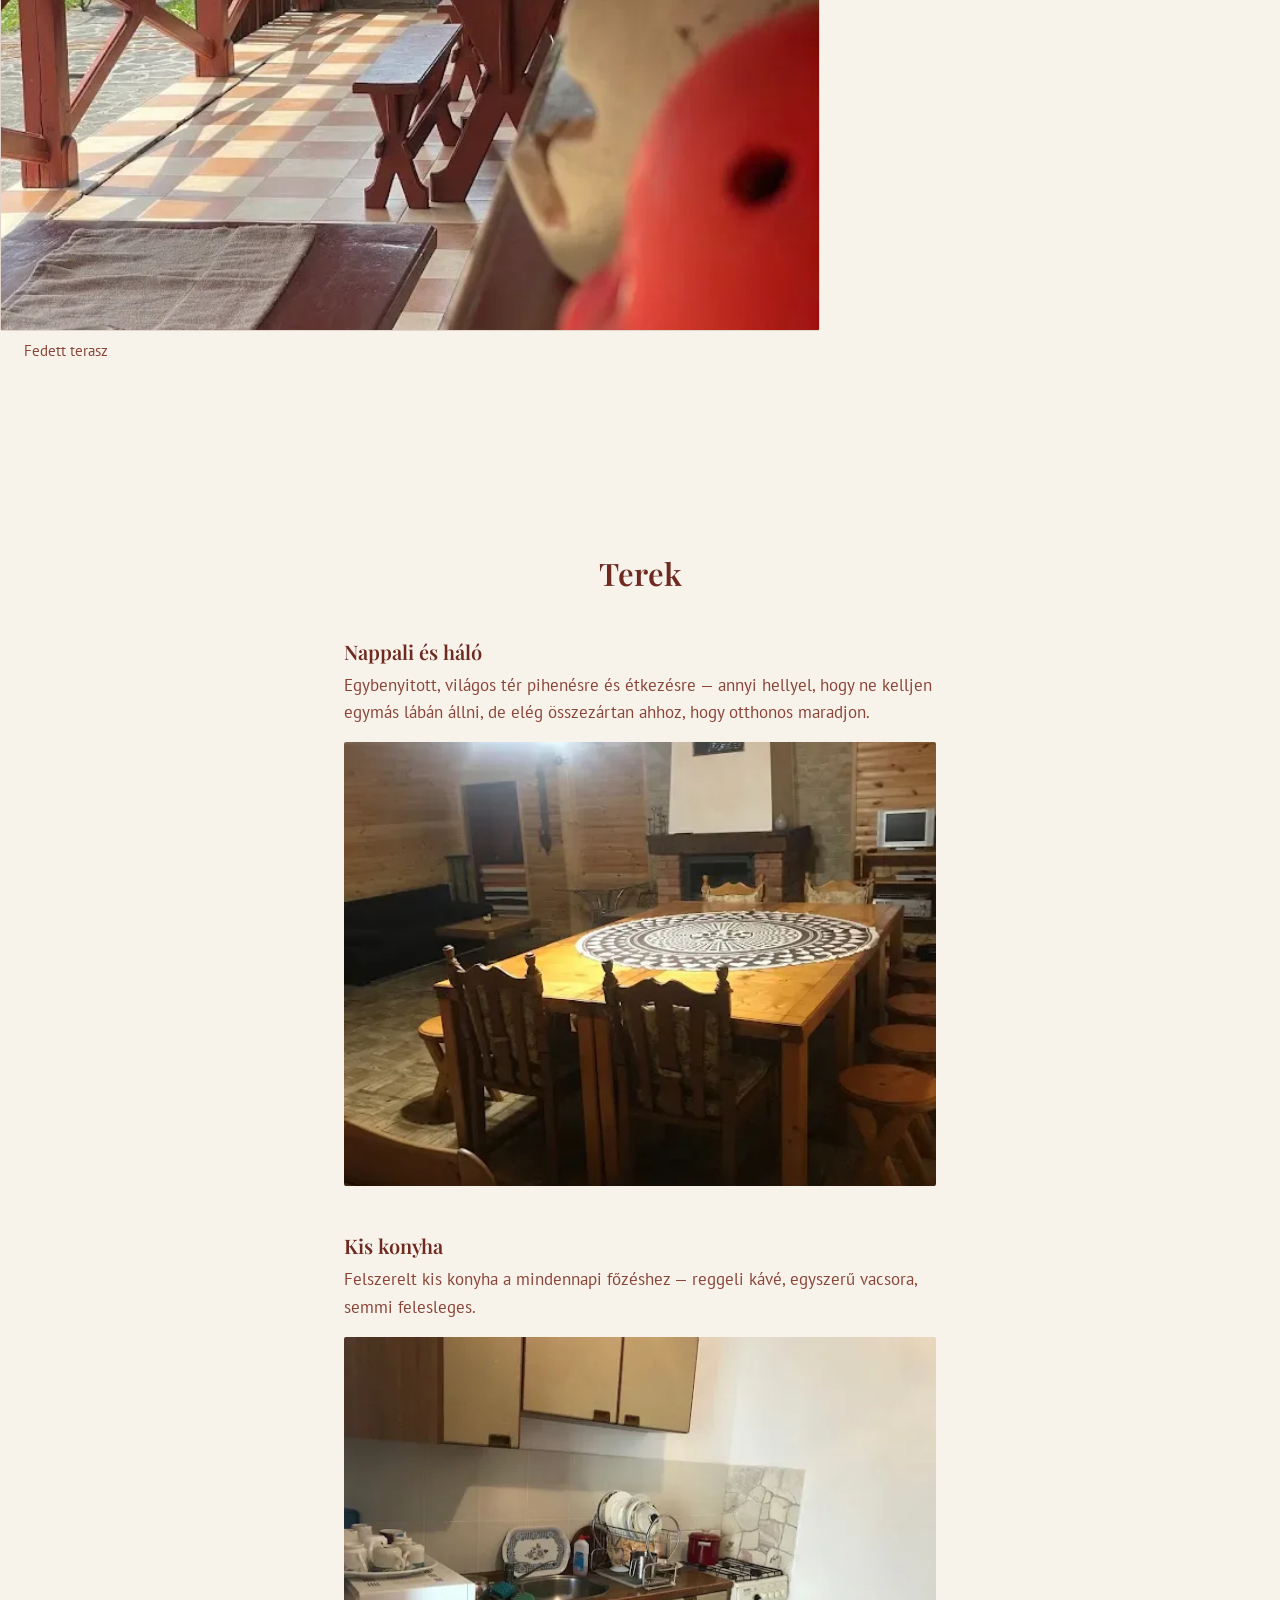
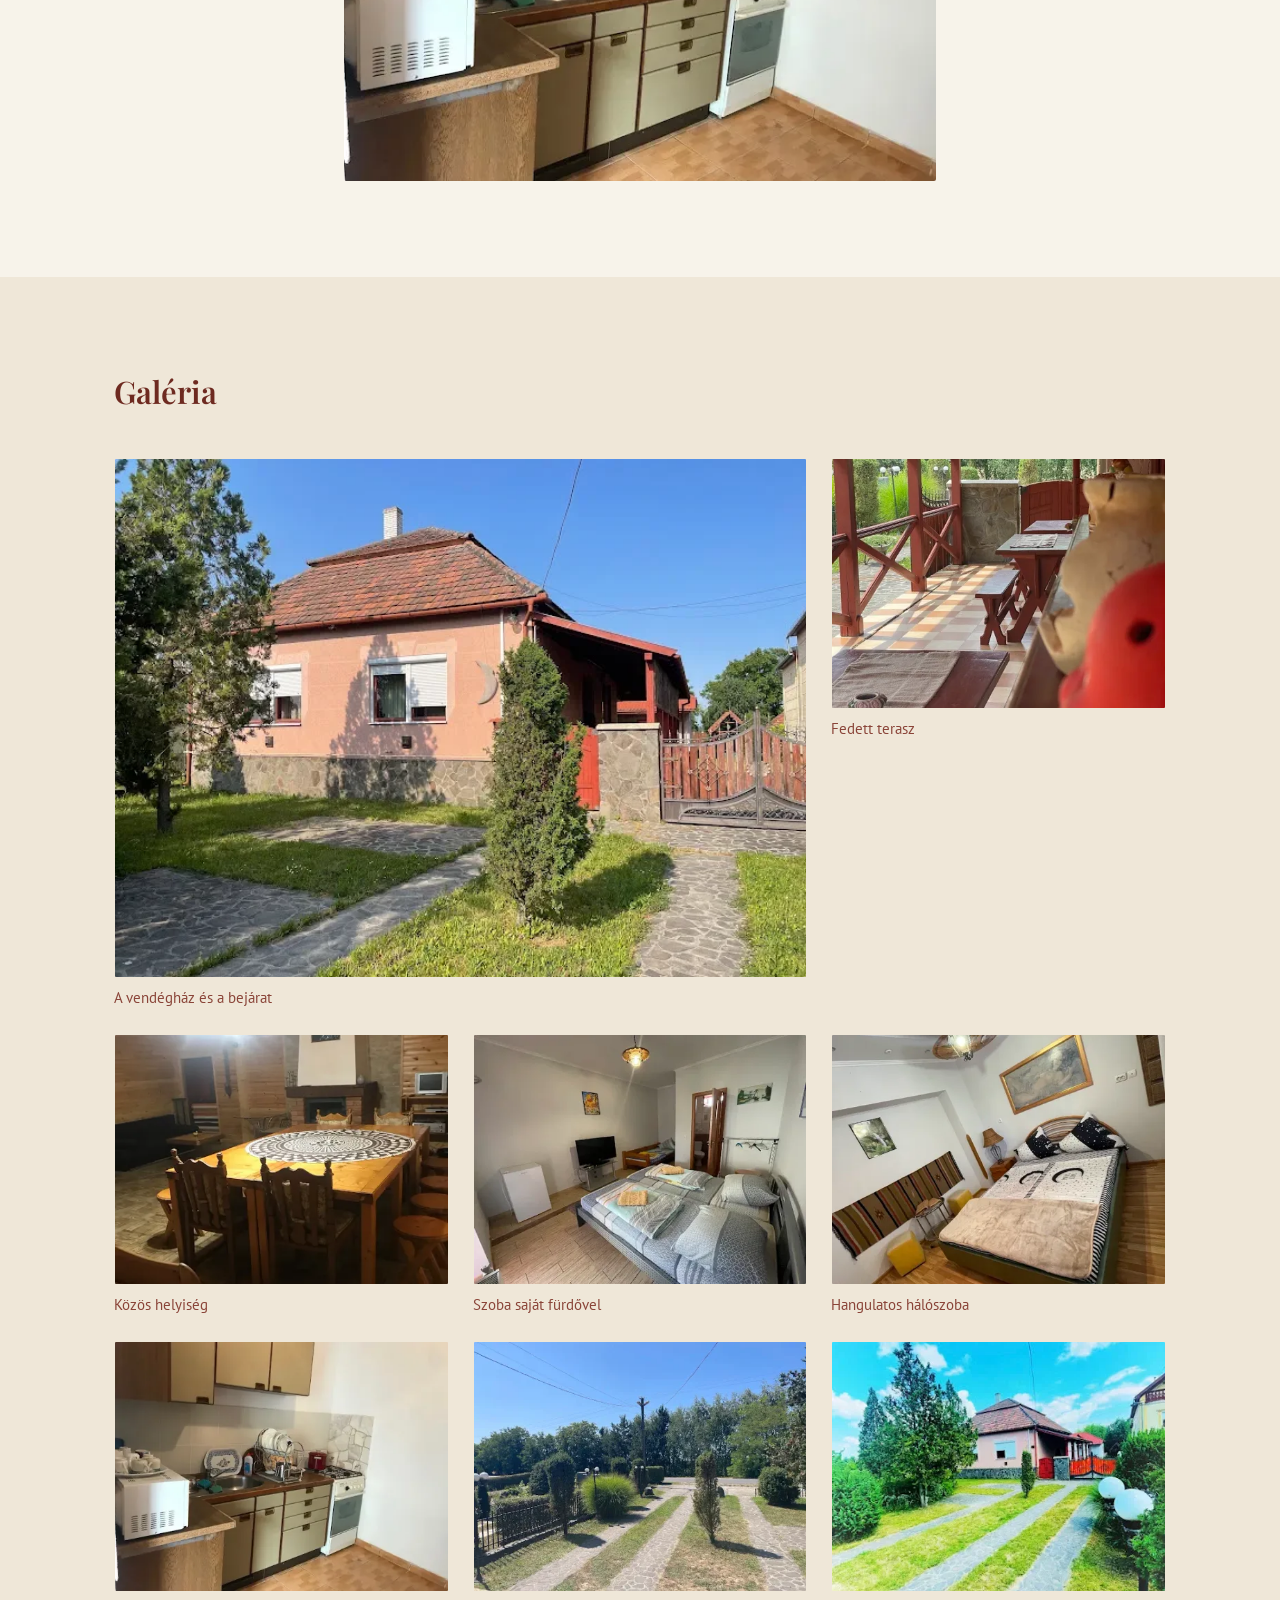
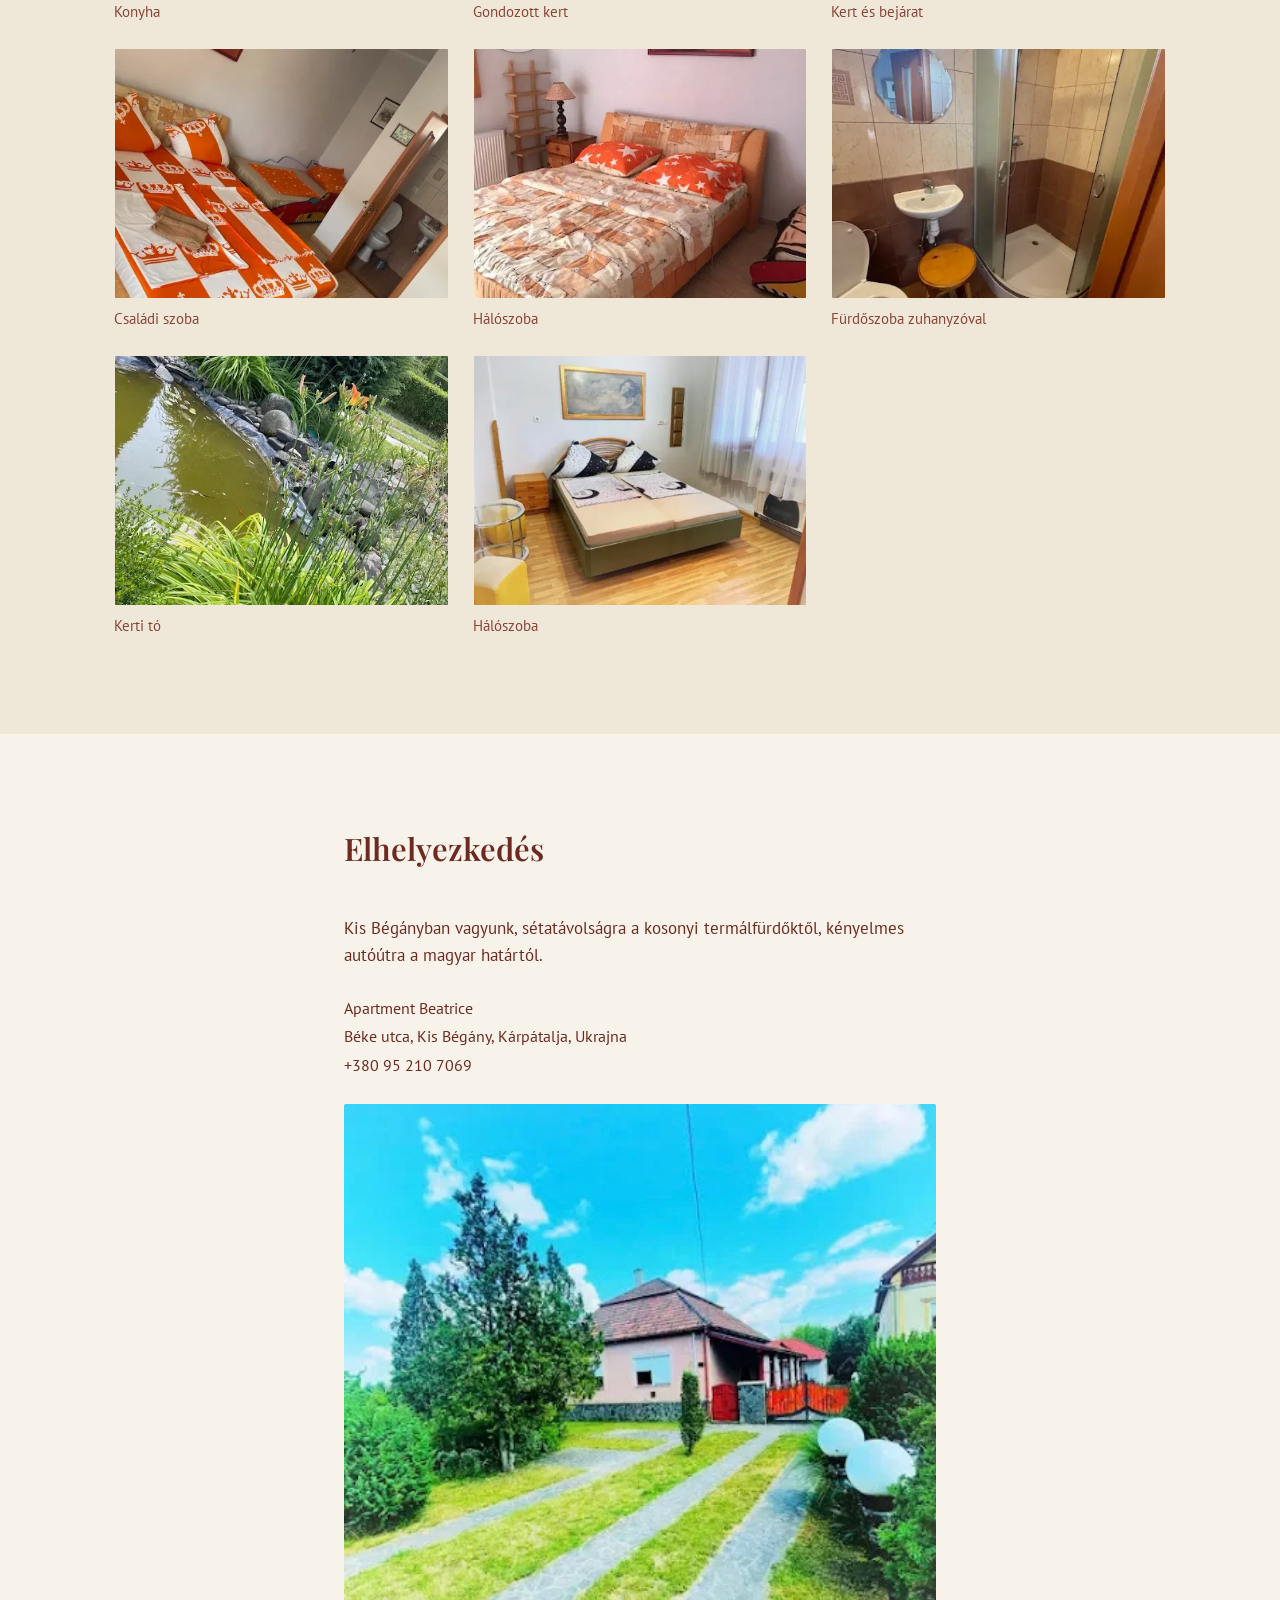
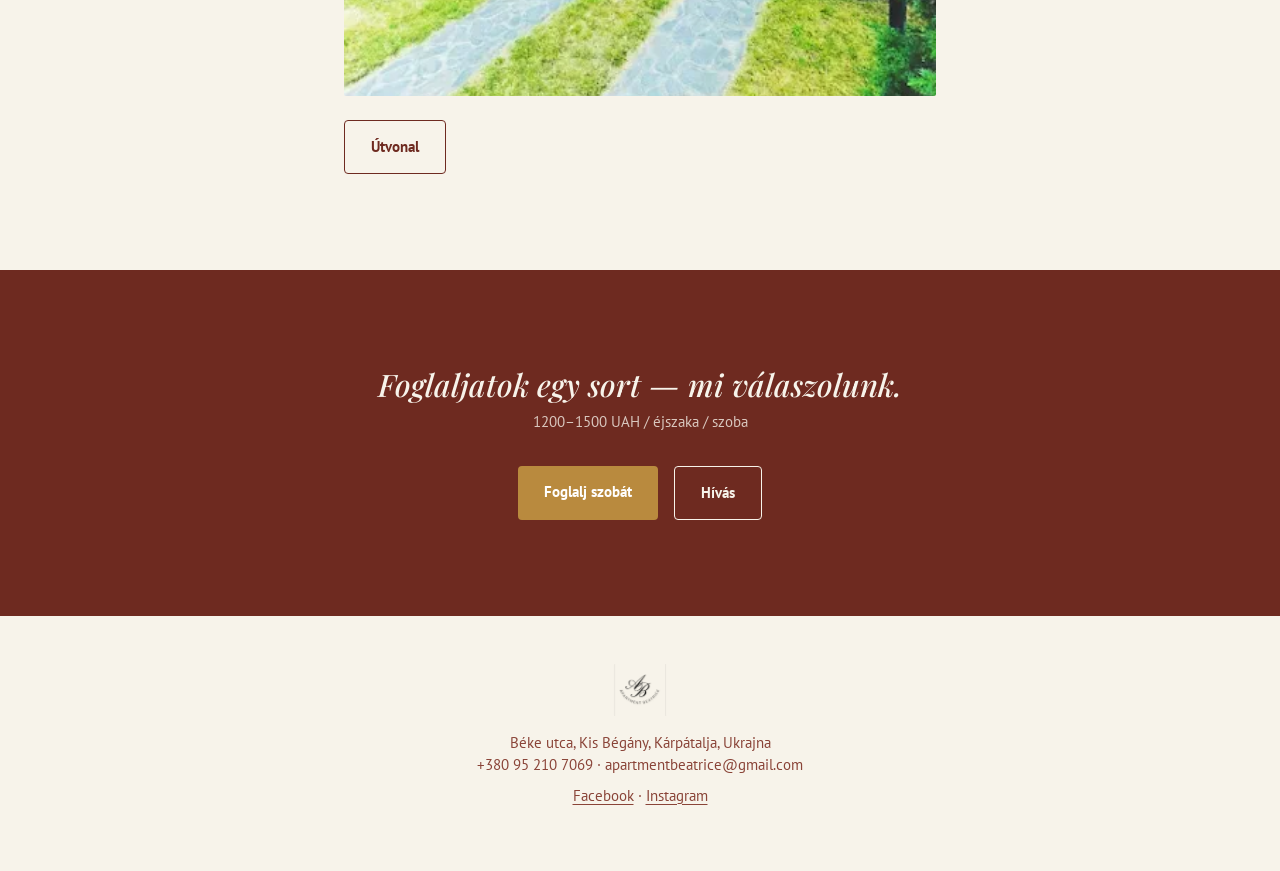
==== commit c3145c71: "apró szövegjavítások" ====
--- a/index.html
+++ b/index.html
@@ -62,9 +62,6 @@
     <div class="hero__text">
       <div class="eyebrow" data-i18n="heroEyebrow"></div>
       <img class="hero__mark" src="/assets/logo.jpg" alt="Apartment Beatrice — AB monogram">
-      <svg class="swash" viewBox="0 0 220 36" aria-hidden="true">
-        <path d="M6 26 C 46 2, 90 34, 130 10 S 196 2, 214 16" fill="none" stroke-width="2.5" stroke-linecap="round"></path>
-      </svg>
       <h1 class="hero__tagline" data-i18n="heroTagline"></h1>
       <p class="hero__sub" data-i18n="heroSubcopy"></p>
       <div class="cta-row">
@@ -103,9 +100,6 @@
   <section class="band">
     <div class="wrap">
       <div class="section-head reveal">
-        <svg class="swash swash--flip" viewBox="0 0 220 36" aria-hidden="true">
-          <path d="M6 26 C 46 2, 90 34, 130 10 S 196 2, 214 16" fill="none" stroke-width="2.5" stroke-linecap="round"></path>
-        </svg>
         <h2 data-i18n="roomsTitle"></h2>
       </div>
       <div class="room">
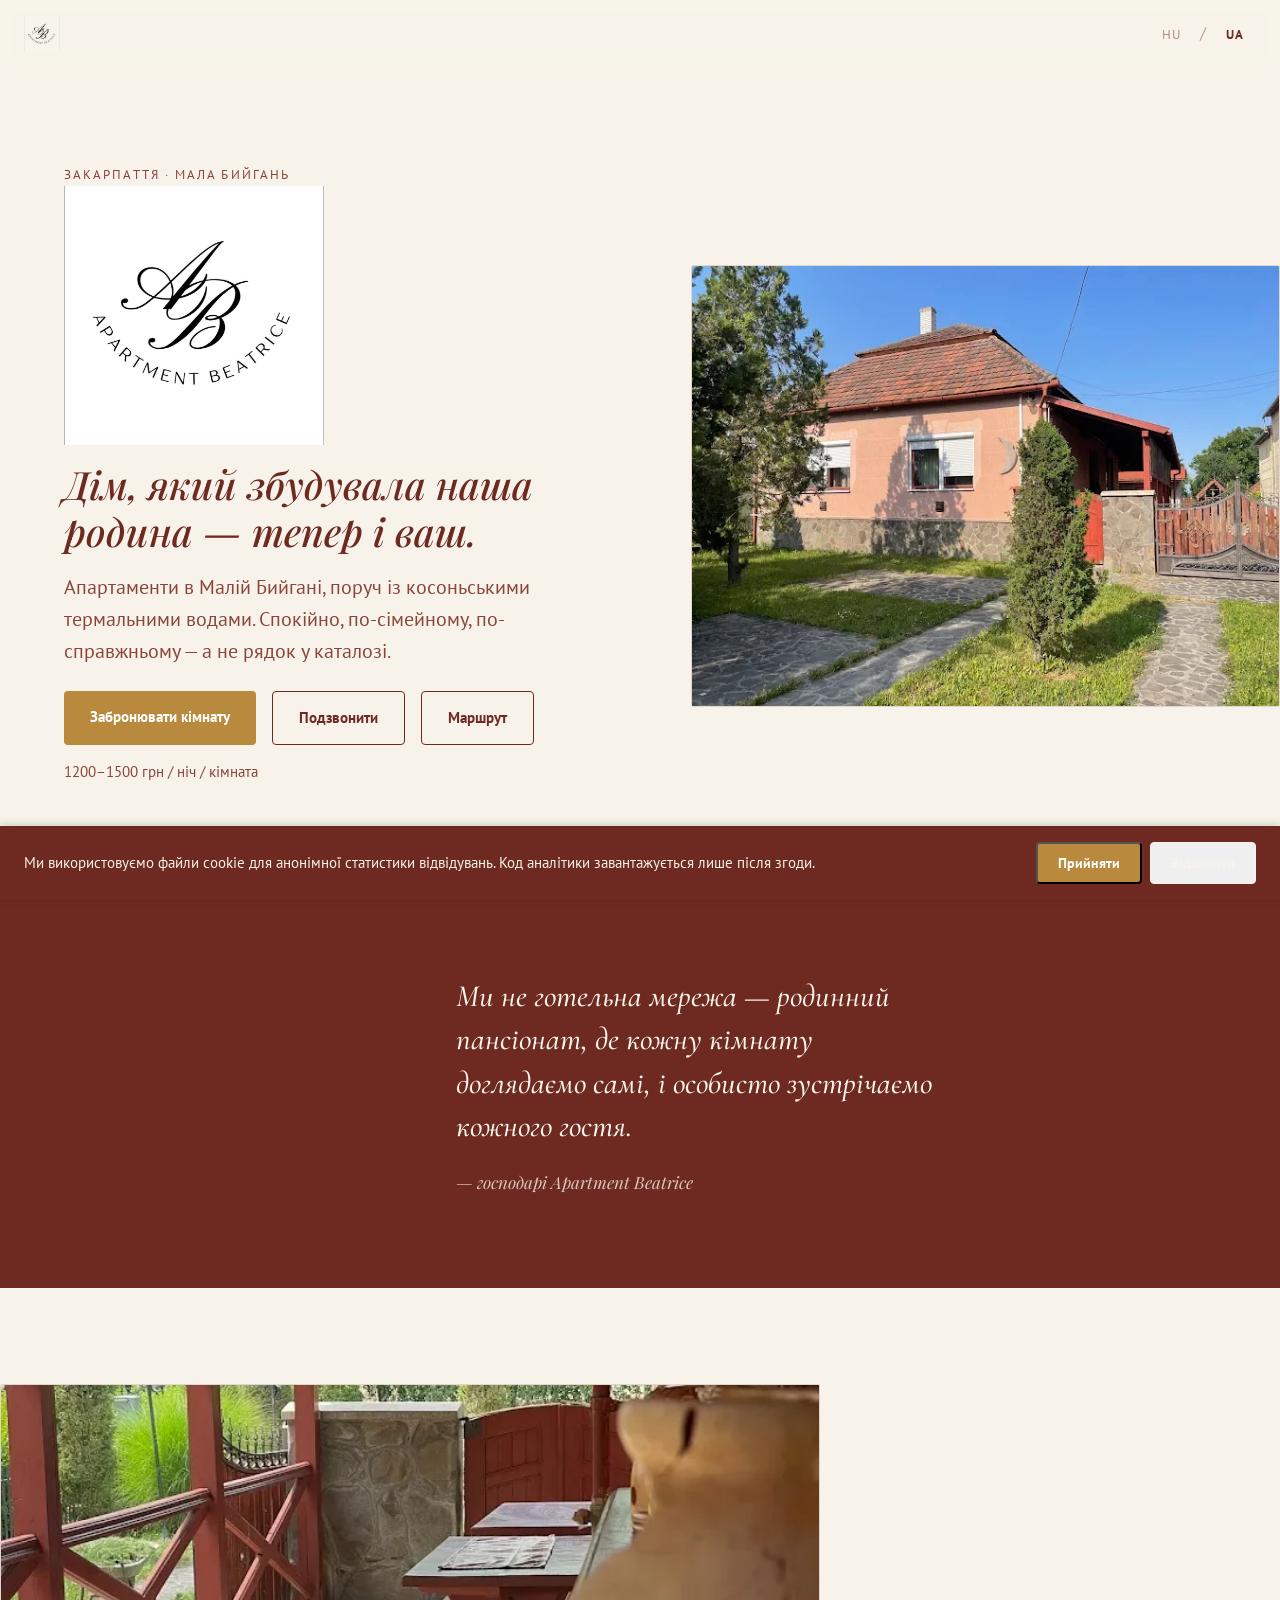
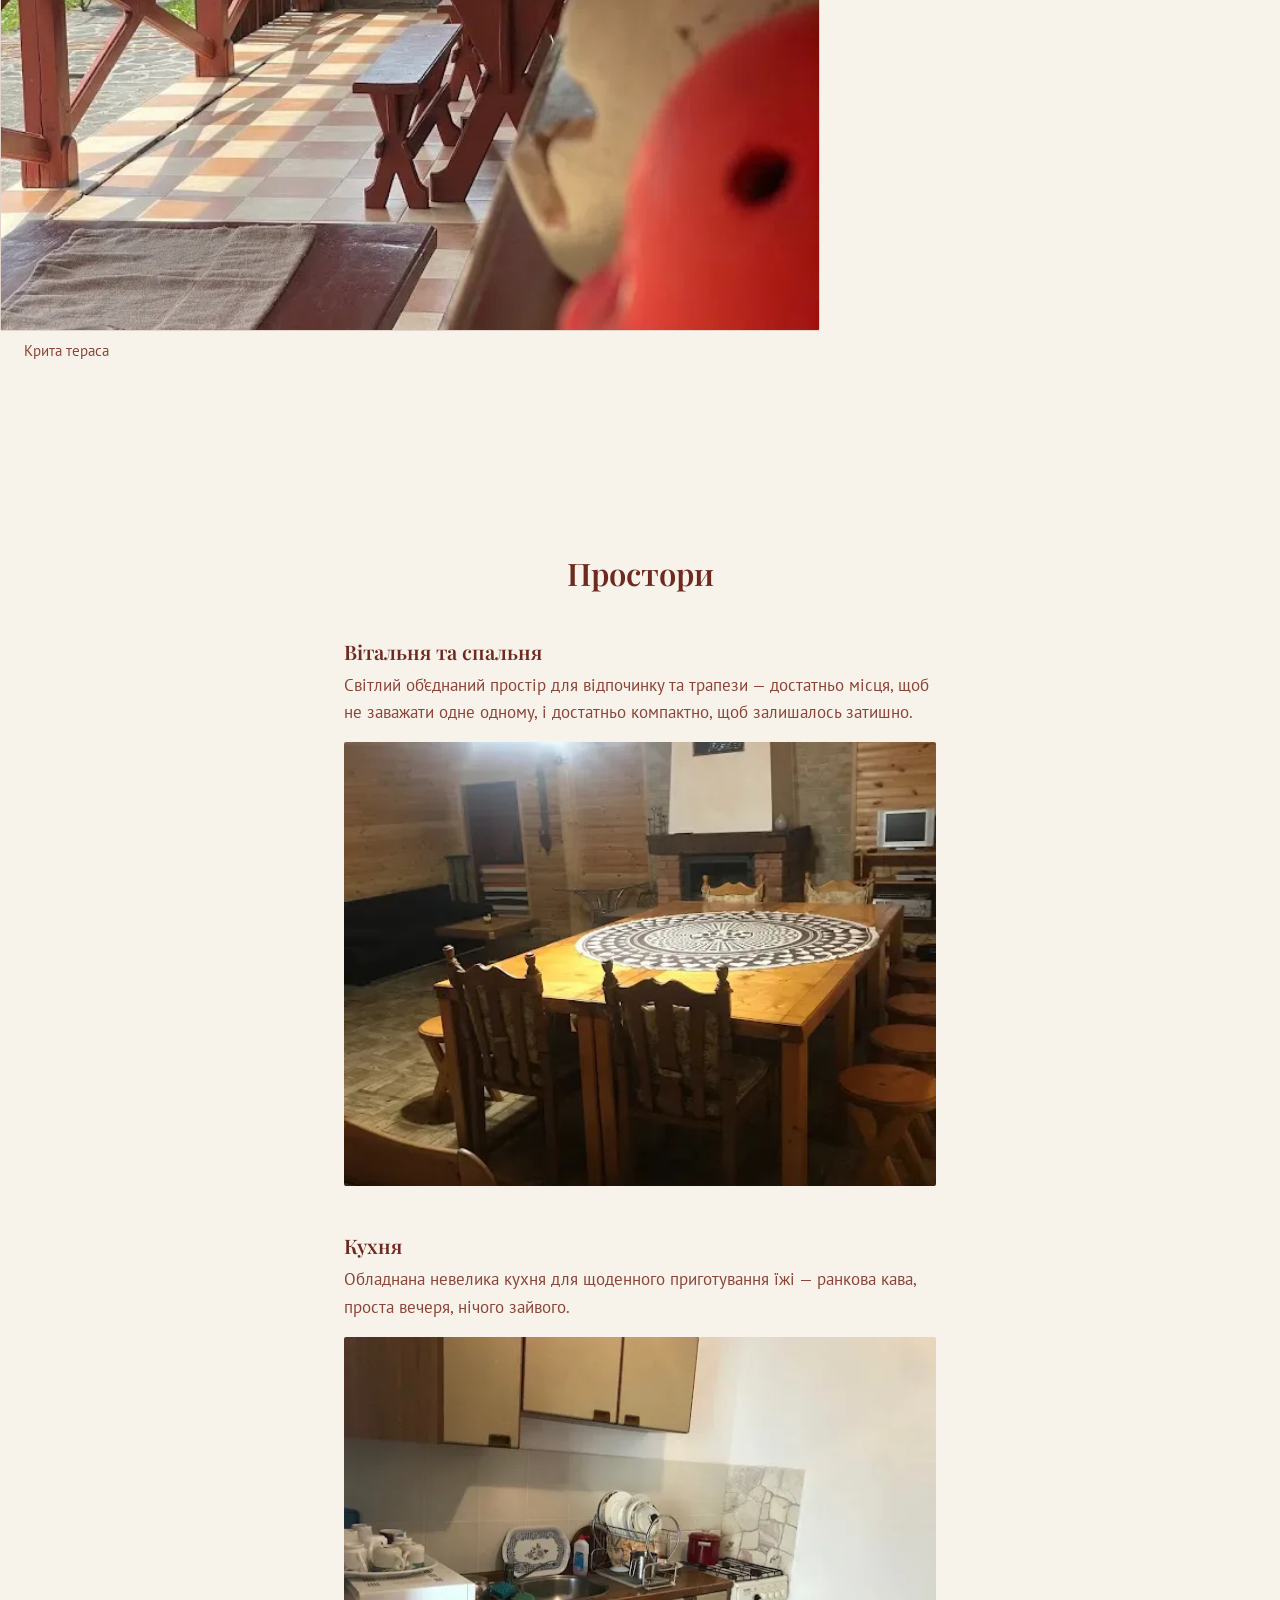
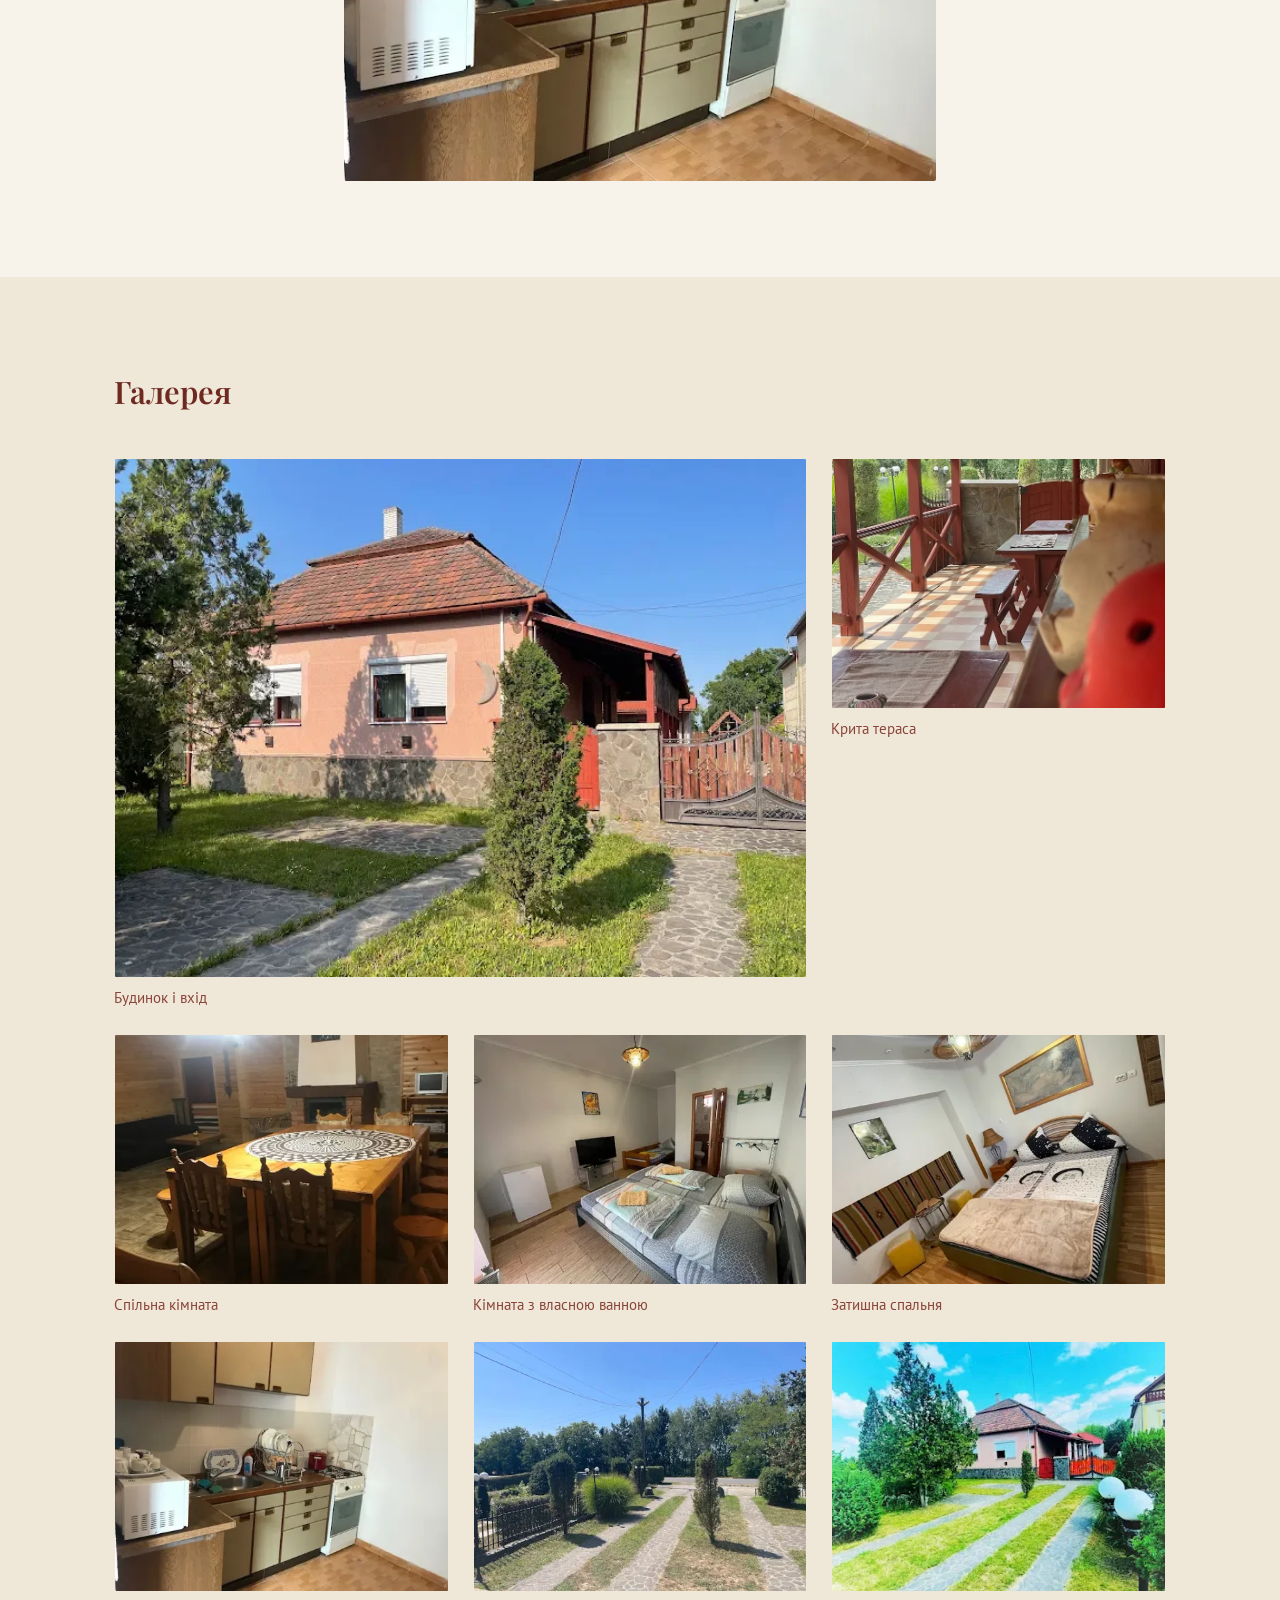
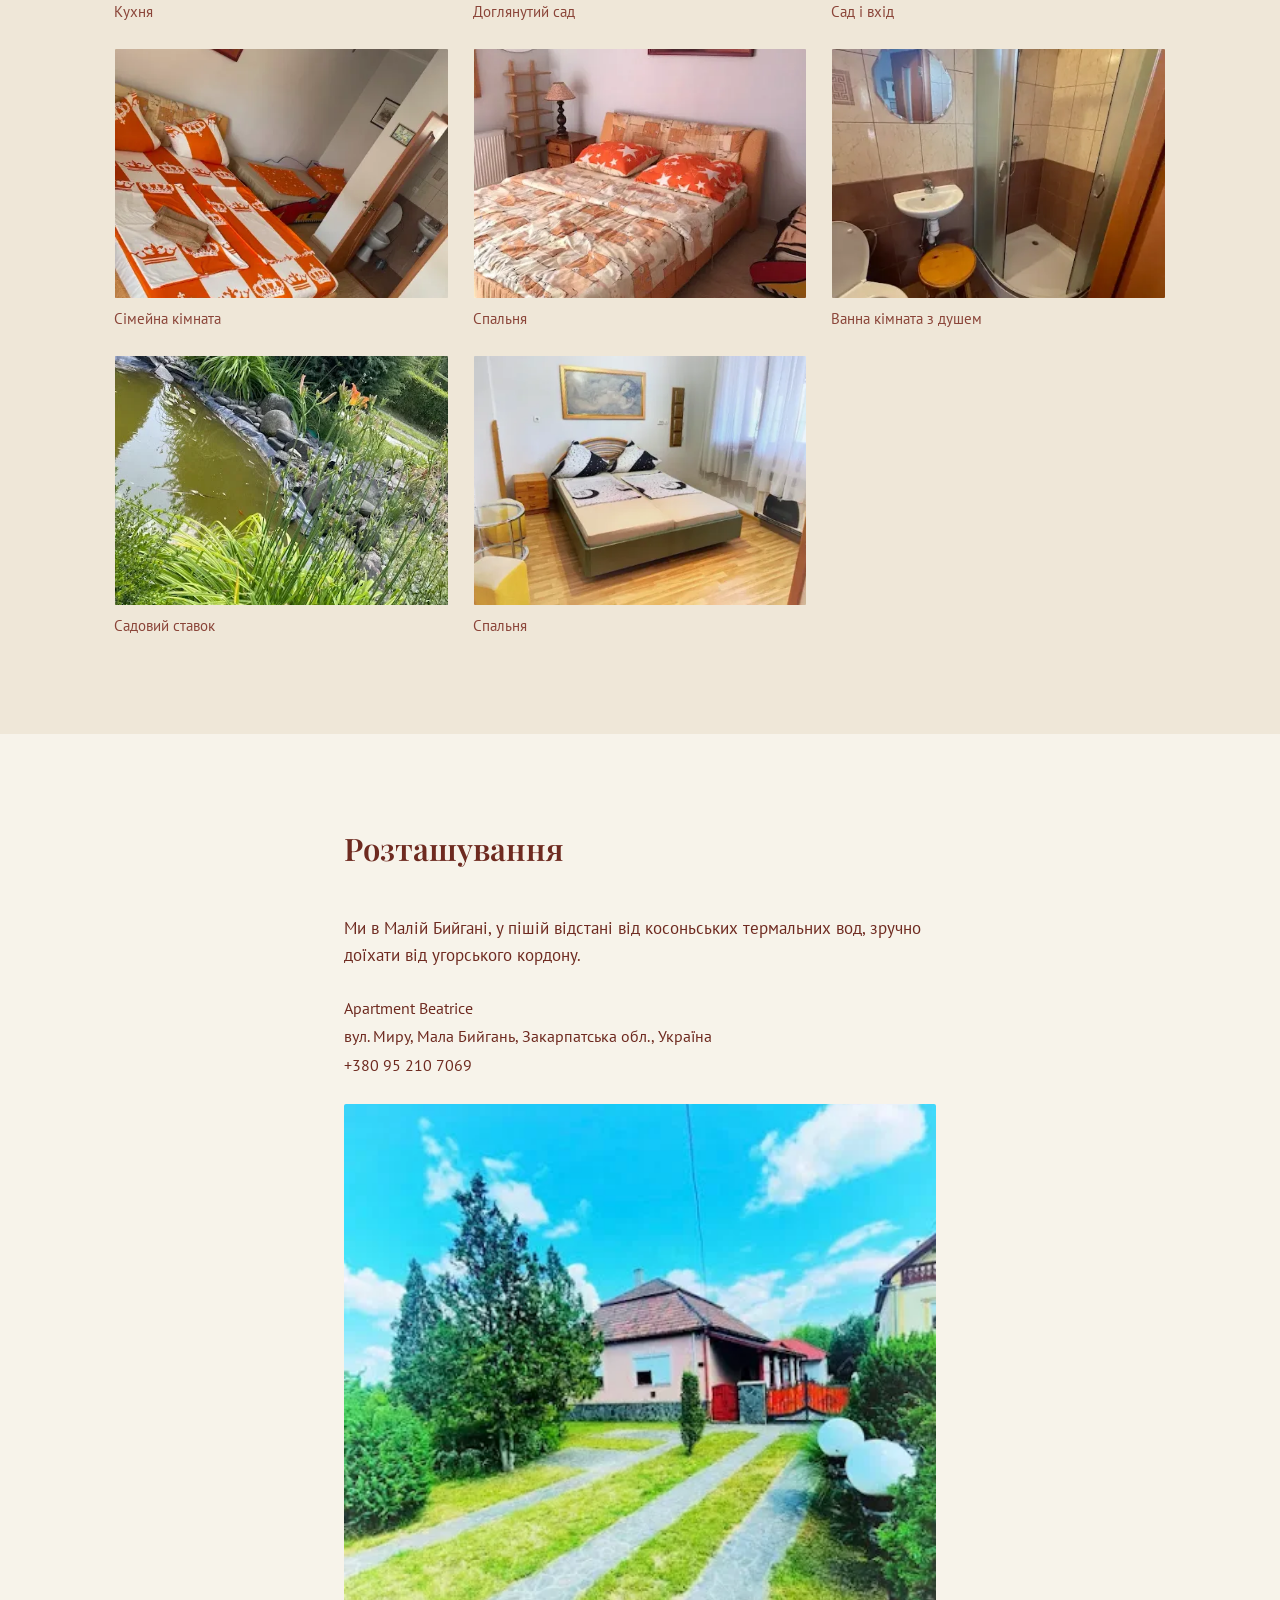
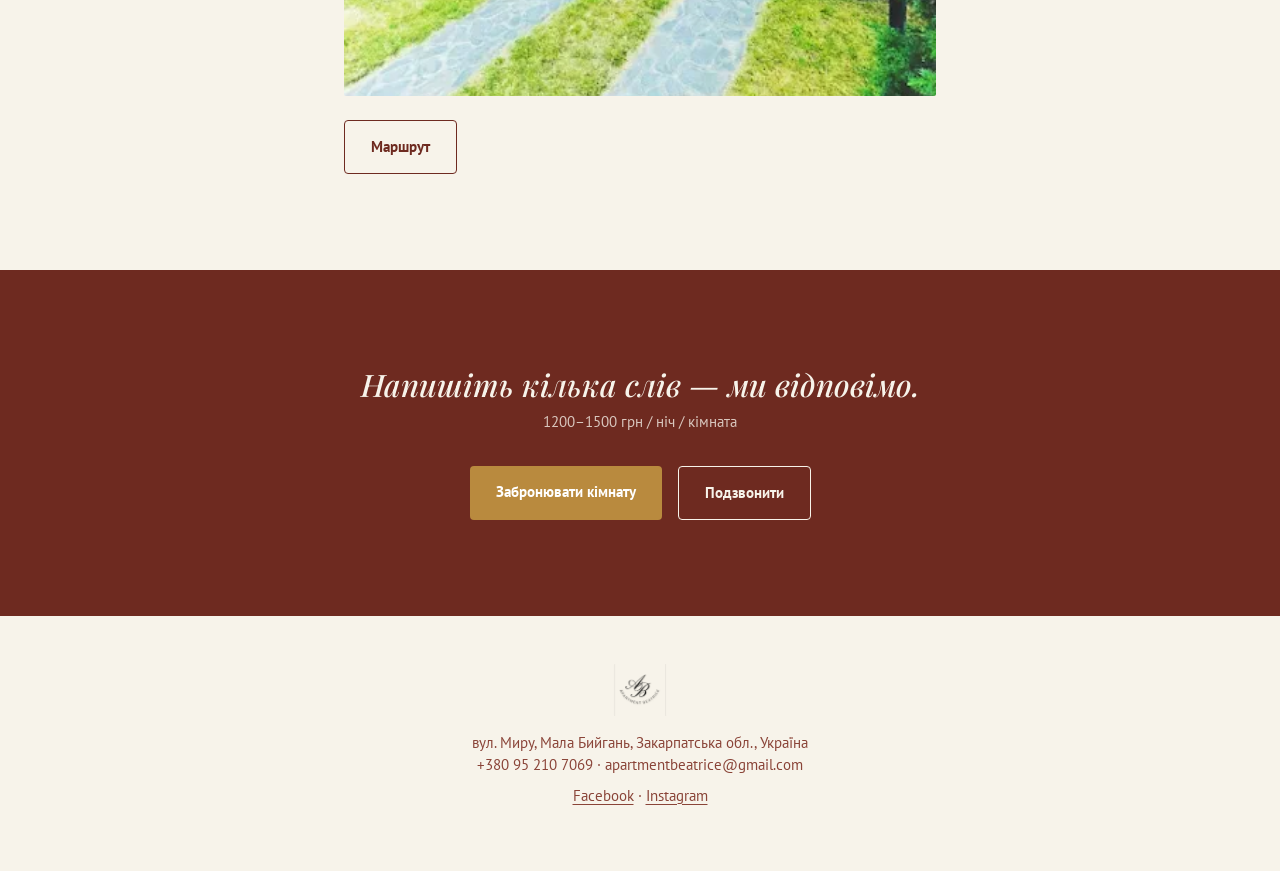
==== commit 8bd79054: "67 szoba javítások" ====
--- a/index.html
+++ b/index.html
@@ -1,5 +1,5 @@
 <!DOCTYPE html>
-<html lang="hu">
+<html lang="uk">
 <head>
   <meta charset="utf-8">
   <meta name="viewport" content="width=device-width, initial-scale=1">
